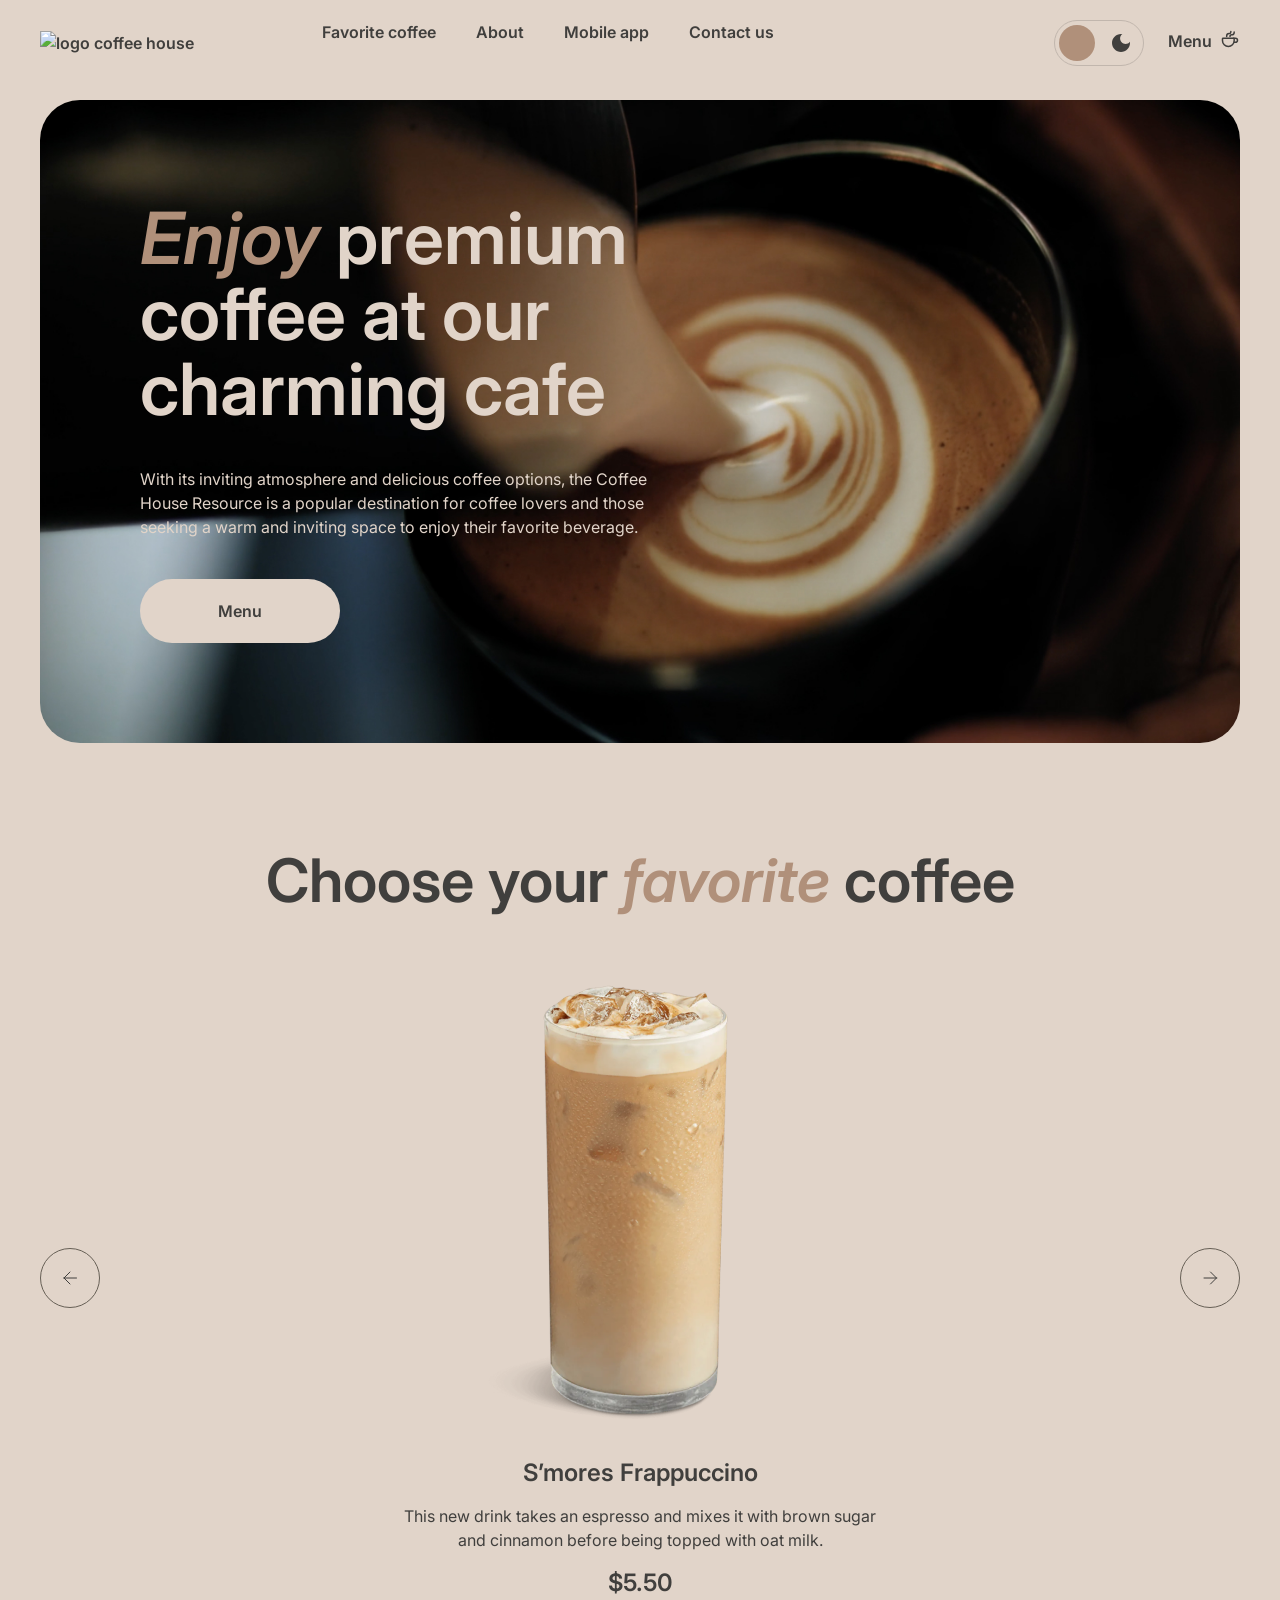
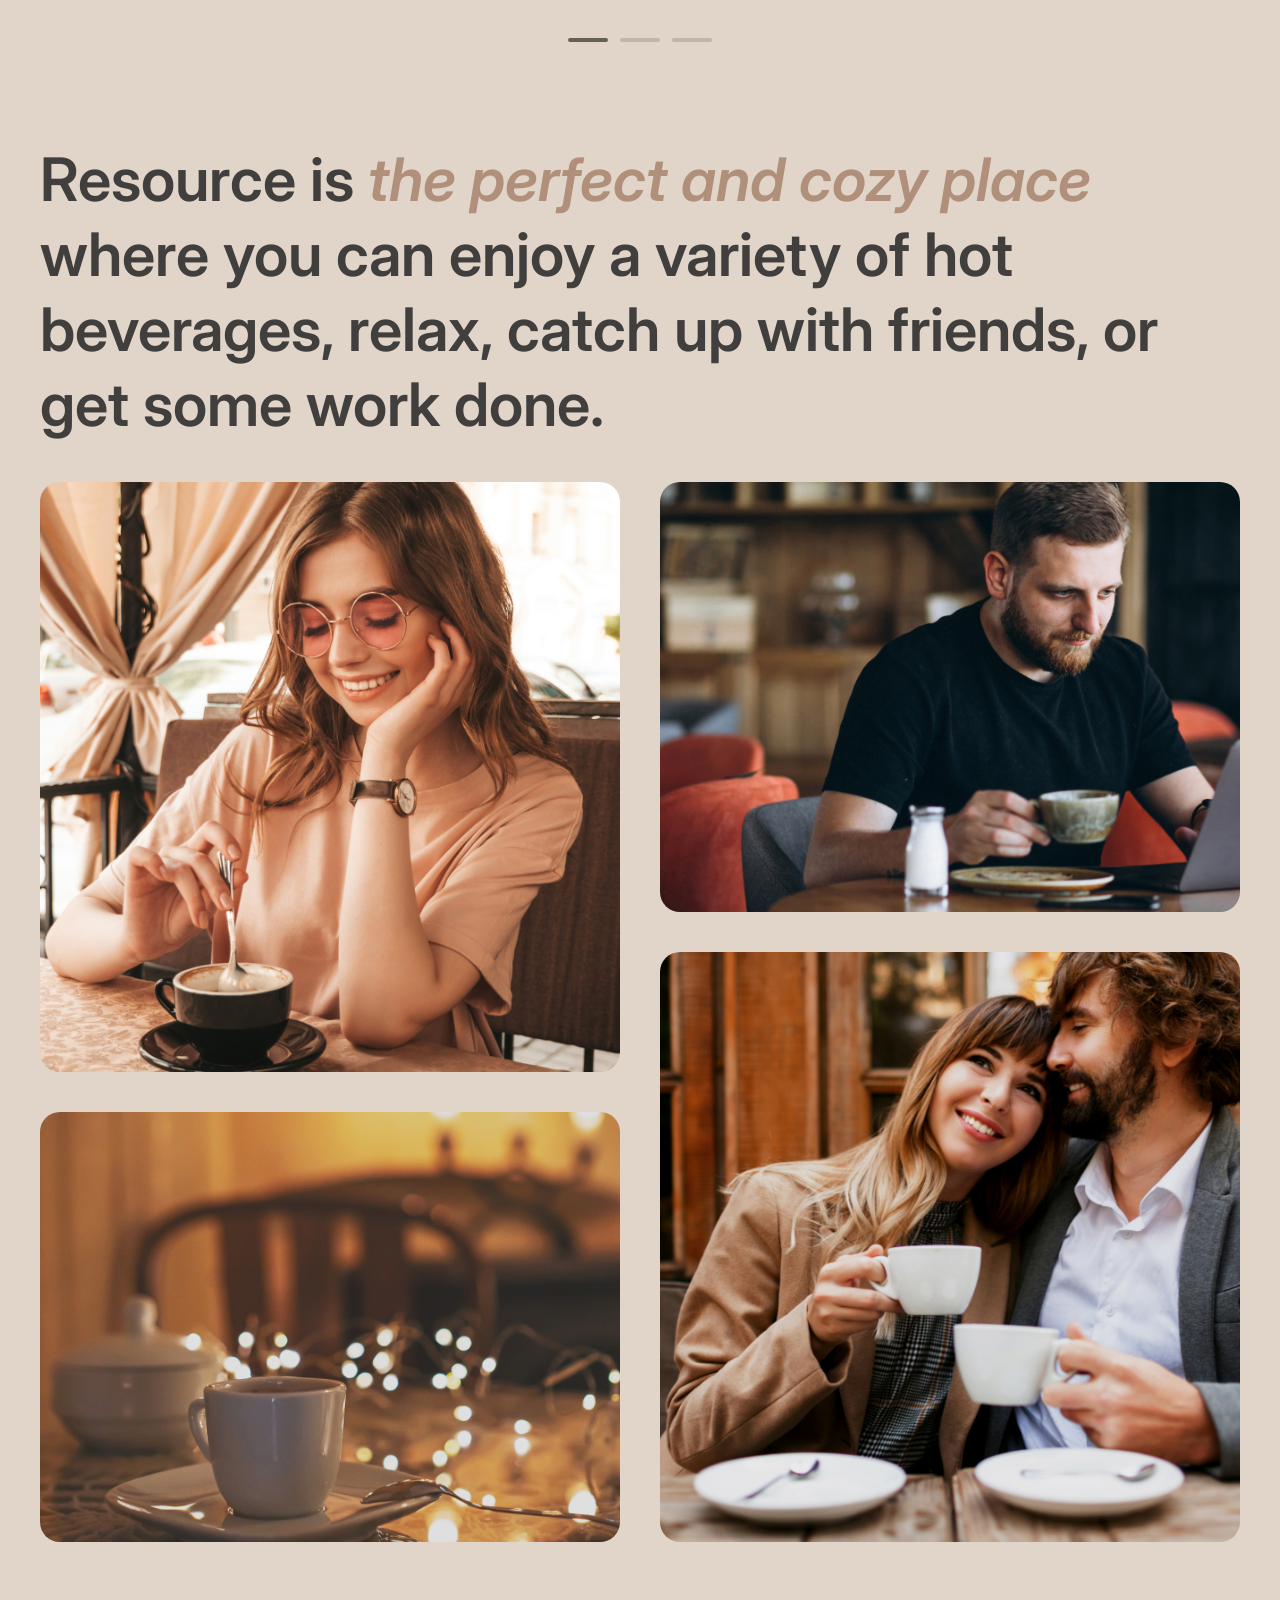
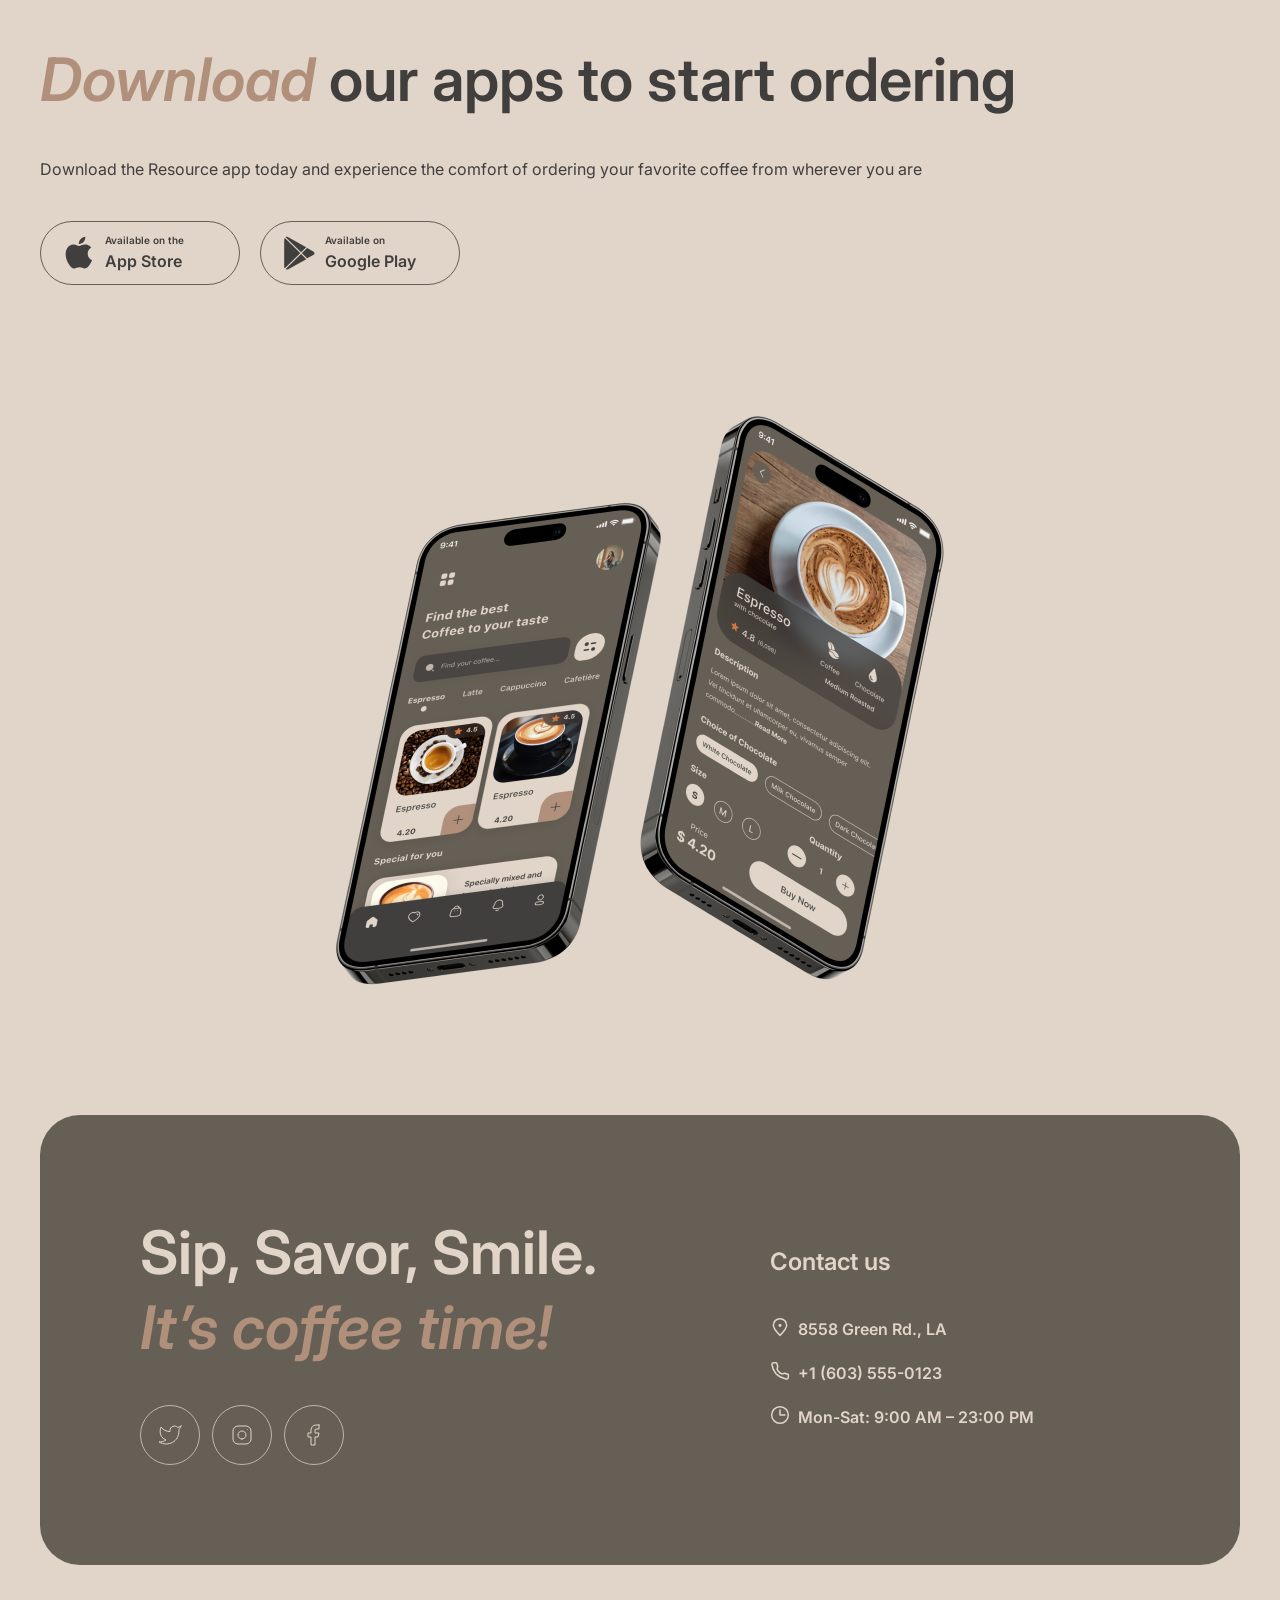
==== index.html @ 29f088a0 "feat: add theme toggle" ====
<!DOCTYPE html>
<html lang="en">
<head>
    <meta charset="UTF-8">
    <meta name="viewport" content="width=device-width, initial-scale=1.0">
    <link rel="preconnect" href="https://fonts.googleapis.com">
    <link rel="preconnect" href="https://fonts.gstatic.com" crossorigin>
    <link href="https://fonts.googleapis.com/css2?family=Inter:wght@400;600;700&display=swap" rel="stylesheet">
    <link rel="stylesheet" href="style.css">
    <link rel="icon" href="favicon.ico">
    <title>Coffee-House</title>
</head>
<body>
<div class="wrapper">
    <header class="header">
        <div class="header__container container">
            <a href="#!" class="header__logo">
                <img src="assets/svg/logo.svg" alt="logo coffee house">
            </a>
            <div class="header__nav-container">
                <nav class="header__nav">
                    <ul class="header__list">
                        <li class="header__item"><a href="#favorite" class="header__item-link">Favorite coffee</a></li>
                        <li class="header__item"><a href="#about" class="header__item-link">About</a></li>
                        <li class="header__item"><a href="#mobile" class="header__item-link">Mobile app</a></li>
                        <li class="header__item"><a href="#footer" class="header__item-link">Contact us</a></li>
                    </ul>
                </nav>

                <div class="header__buttons">
                    <button class="header__theme-toggle" type="button">
                        <span class="theme-toggle__icon theme-toggle__icon--sun">
                            <img src="./assets/svg/sun.svg" alt="">
                        </span>
                        <span class="theme-toggle__icon theme-toggle__icon--moon">
<!--                            <img src="./assets/svg/moon.svg" alt="">-->
                            <svg width="18" height="18" viewBox="0 0 18 18">
    <path
            d="M9 0C4.03 0 0 4.03 0 9C0 13.97 4.03 18 9 18C13.97 18 18 13.97 18 9C18 8.54 17.96 8.08 17.9 7.64C16.92 9.01 15.32 9.9 13.5 9.9C10.52 9.9 8.1 7.48 8.1 4.5C8.1 2.69 8.99 1.08 10.36 0.0999999C9.92 0.0399999 9.46 0 9 0Z"
            fill="currentColor"
    />
  </svg>
                        </span>
                    </button>
                    <a href="menu" class="header__link-menu menu-link">
                        <div class="menu-link__text">Menu</div>
                        <img src="assets/svg/coffee-cup.svg" alt="coffee-cup" class="menu-link__icon">
                    </a>
                </div>

            </div>
            <div class="burger">
                <span class="burger__line"></span>
            </div>
        </div>
    </header>
    <main class="main">
        <section class="enjoy">
            <div class="container">
                <div class="enjoy__container">
                    <div class="enjoy__content">
                        <h1 class="enjoy__title"><span>Enjoy</span> premium coffee at our charming cafe</h1>
                        <div class="enjoy__text text-section">With its inviting atmosphere and delicious coffee options,
                            the Coffee House Resource is a popular destination for coffee lovers and those seeking a
                            warm and inviting space to enjoy their favorite beverage.
                        </div>
                        <a href="menu" class="enjoy__button">
                            <div class="enjoy__link-text">Menu</div>
                            <img src="assets/svg/coffee-cup.svg" alt="coffee-cup" class="enjoy__link-icon">
                        </a>
                    </div>
                </div>
            </div>
        </section>
        <section class="favourites" id="favorite">
            <div class="container">
                <h2 class="favourites__title title-section">Choose your <span>favorite</span> coffee</h2>
                <div class="favourites__slider-container">
                    <div class="favourites__arrow-left slider-arrow">
                        <svg width="24" height="24" class="slider-arrow__svg" viewBox="0 0 24 24"
                             xmlns="http://www.w3.org/2000/svg">
                            <path d="M18.5 12H6M6 12L12 6M6 12L12 18" stroke-linecap="round" stroke-linejoin="round"/>
                        </svg>
                    </div>
                    <div class="favourites__carousel">

                        <input type="radio" name="rb" class="favourites__input" id="rb1" checked>
                        <input type="radio" name="rb" class="favourites__input" id="rb2">
                        <input type="radio" name="rb" class="favourites__input" id="rb3">

                        <div class="favourites__slides">
                            <div class="favourites__slide"><img src="assets/img/coffee-slider-1.png"
                                                                alt="S’mores Frappuccino"></div>
                            <div class="favourites__slide"><img src="assets/img/coffee-slider-2.png"
                                                                alt="Caramel Macchiato"></div>
                            <div class="favourites__slide"><img src="assets/img/coffee-slider-3.png" alt="Ice coffee">
                            </div>
                        </div>

                        <div class="favourites__slide-text">
                            <h3 class="favourites__slide-title">S’mores Frappuccino</h3>
                            <div class="text-section">This new drink takes an espresso and mixes it with brown sugar and
                                cinnamon before being topped with oat milk.
                            </div>
                            <div class="favourites__slide-price">$5.50</div>
                        </div>

                    </div>
                    <div class="favourites__arrow-right slider-arrow">
                        <svg width="24" height="24" class="slider-arrow__svg" viewBox="0 0 24 24"
                             xmlns="http://www.w3.org/2000/svg">
                            <path d="M6 12H18.5M18.5 12L12.5 6M18.5 12L12.5 18" stroke-linecap="round"
                                  stroke-linejoin="round"/>
                        </svg>
                    </div>
                </div>
                <div class="favourites__navigation">
                    <label for="rb1" class="favourites__label label-active"></label>
                    <label for="rb2" class="favourites__label"></label>
                    <label for="rb3" class="favourites__label"></label>
                </div>
            </div>
        </section>
        <section class="about" id="about">
            <div class="container">
                <h2 class="title-section">Resource is <span>the perfect and cozy place</span> where you can enjoy a
                    variety of hot beverages, relax, catch up with friends, or get some work done.</h2>
                <div class="about__cards">
                    <div class="about__column about__column_left">
                        <div class="about__card about__card_lg"><img src="assets/img/about-1.jpg"
                                                                     alt="A woman drinks coffee" class="about__img">
                        </div>
                        <div class="about__card about__card_sm"><img src="assets/img/about-3.jpg" alt="A cup of coffee"
                                                                     class="about__img"></div>
                    </div>
                    <div class="about__column about__column_right">
                        <div class="about__card about__card_sm"><img src="assets/img/about-2.jpg"
                                                                     alt="A man drinks coffee" class="about__img"></div>
                        <div class="about__card about__card_lg"><img src="assets/img/about-4.jpg"
                                                                     alt="Couple drinks coffee" class="about__img">
                        </div>
                    </div>
                </div>
            </div>
        </section>
        <section class="mobile-app" id="mobile">
            <div class="container">
                <div class="mobile-app__container">
                    <div class="mobile-app__download">
                        <h2 class="title-section"><span>Download</span> our apps to start ordering</h2>
                        <div class="mobile-app__desc text-section">Download the Resource app today and experience the
                            comfort of ordering your favorite coffee from wherever you are
                        </div>
                        <div class="mobile-app__buttons">
                            <a href="#!" class="mobile-app__link">
                                <svg width="36" height="36" class="mobile-app__svg" viewBox="0 0 36 36"
                                     xmlns="http://www.w3.org/2000/svg">
                                    <path d="M26.7073 18.6307C26.6704 14.6324 30.065 12.6872 30.2203 12.5966C28.2977 9.86366 25.3178 9.49026 24.2707 9.46048C21.7679 9.20369 19.3403 10.9206 18.0654 10.9206C16.765 10.9206 14.8017 9.48529 12.6858 9.52747C9.96293 9.56841 7.41566 11.1055 6.0186 13.4923C3.13542 18.359 5.28572 25.5108 8.04802 29.4446C9.42981 31.3712 11.0444 33.5223 13.1578 33.4466C15.2254 33.3635 15.9978 32.1614 18.4929 32.1614C20.9651 32.1614 21.6903 33.4466 23.8457 33.3983C26.0647 33.3635 27.4618 31.463 28.7952 29.519C30.392 27.3108 31.0333 25.1362 31.0588 25.0245C31.0066 25.0071 26.7493 23.4229 26.7073 18.6307Z"/>
                                    <path d="M22.6357 6.87268C23.7477 5.51675 24.5086 3.67205 24.2974 1.80005C22.6879 1.86952 20.675 2.88554 19.5159 4.21169C18.4903 5.38029 17.5742 7.29571 17.8109 9.097C19.6189 9.2285 21.4753 8.20752 22.6357 6.87268Z"/>
                                </svg>
                                <div class="mobile-app__info">
                                    <div class="mobile-app__text">Available on the</div>
                                    <div class="mobile-app__name">App Store</div>
                                </div>
                            </a>
                            <a href="#!" class="mobile-app__link">
                                <svg width="36" height="36" class="mobile-app__svg" viewBox="0 0 36 36"
                                     xmlns="http://www.w3.org/2000/svg">
                                    <path d="M3.7558 3.20297C3.39335 3.57289 3.18359 4.14884 3.18359 4.89471V31.4994C3.18359 32.2453 3.39335 32.8212 3.7558 33.1911L3.84525 33.2723L19.1359 18.37V18.0181L3.84525 3.11575L3.7558 3.20297Z"/>
                                    <path d="M26.0776 23.34L20.9863 18.37V18.0181L26.0837 13.0482L26.1979 13.1128L32.2345 16.4617C33.9573 17.4121 33.9573 18.976 32.2345 19.9324L26.1979 23.2753L26.0776 23.34Z"/>
                                    <path d="M25.2733 24.2007L20.0617 19.1195L4.68164 34.1166C5.25384 34.7031 6.18695 34.7737 7.24807 34.1873L25.2733 24.2007Z"/>
                                    <path d="M25.2733 12.1876L7.24807 2.20103C6.18695 1.62058 5.25384 1.69125 4.68164 2.27772L20.0617 17.2688L25.2733 12.1876Z"/>
                                </svg>
                                <div class="mobile-app__info">
                                    <div class="mobile-app__text">Available on</div>
                                    <div class="mobile-app__name">Google Play</div>
                                </div>
                            </a>
                        </div>
                    </div>
                    <div class="mobile-app__picture"><img src="assets/img/mobile-screens.png" alt="Mobile phones"></div>
                </div>
            </div>
        </section>
    </main>
    <footer class="footer" id="footer">
        <div class="container">
            <div class="footer__container">
                <div class="footer__social-block">
                    <h2 class="footer__title title-section">Sip, Savor, Smile. <span>It’s coffee time!</span></h2>
                    <div class="footer__social-links">
                        <a href="https://twitter.com" class="footer__social-link" target="_blank">
                            <svg width="24" height="24" class="footer__social-svg" viewBox="0 0 24 24" fill="none"
                                 xmlns="http://www.w3.org/2000/svg">
                                <path d="M23 3.01006C23 3.01006 20.9821 4.20217 19.86 4.54006C19.2577 3.84757 18.4573 3.35675 17.567 3.13398C16.6767 2.91122 15.7395 2.96725 14.8821 3.29451C14.0247 3.62177 13.2884 4.20446 12.773 4.96377C12.2575 5.72309 11.9877 6.62239 12 7.54006V8.54006C10.2426 8.58562 8.50127 8.19587 6.93101 7.4055C5.36074 6.61513 4.01032 5.44869 3 4.01006C3 4.01006 -1 13.0101 8 17.0101C5.94053 18.408 3.48716 19.109 1 19.0101C10 24.0101 21 19.0101 21 7.51006C20.9991 7.23151 20.9723 6.95365 20.92 6.68006C21.9406 5.67355 23 3.01006 23 3.01006Z"
                                      stroke-linecap="round" stroke-linejoin="round"/>
                            </svg>
                        </a>
                        <a href="https://www.instagram.com" class="footer__social-link" target="_blank">
                            <svg width="24" height="24" class="footer__social-svg" viewBox="0 0 24 24" fill="none"
                                 xmlns="http://www.w3.org/2000/svg">
                                <path d="M12 16C14.2091 16 16 14.2091 16 12C16 9.79086 14.2091 8 12 8C9.79086 8 8 9.79086 8 12C8 14.2091 9.79086 16 12 16Z"
                                      stroke-linecap="round" stroke-linejoin="round"/>
                                <path d="M3 16V8C3 5.23858 5.23858 3 8 3H16C18.7614 3 21 5.23858 21 8V16C21 18.7614 18.7614 21 16 21H8C5.23858 21 3 18.7614 3 16Z"/>
                                <path d="M17.5 6.51L17.51 6.49889" stroke-linecap="round" stroke-linejoin="round"/>
                            </svg>
                        </a>
                        <a href="https://www.facebook.com" class="footer__social-link" target="_blank">
                            <svg width="24" height="24" class="footer__social-svg" viewBox="0 0 24 24" fill="none"
                                 xmlns="http://www.w3.org/2000/svg">
                                <path d="M17 2H14C12.6739 2 11.4021 2.52678 10.4645 3.46447C9.52678 4.40215 9 5.67392 9 7V10H6V14H9V22H13V14H16L17 10H13V7C13 6.73478 13.1054 6.48043 13.2929 6.29289C13.4804 6.10536 13.7348 6 14 6H17V2Z"
                                      stroke-linecap="round" stroke-linejoin="round"/>
                            </svg>
                        </a>
                    </div>
                </div>
                <div class="footer__contacts-block">
                    <h4 class="footer__contacts-title">Contact us</h4>
                    <div class="footer__contacts">
                        <a href="https://maps.app.goo.gl/4Q2UsrzTPPJPV3377"
                           class="footer__contacts-item footer__contacts-location footer__contacts-link"
                           target="_blank">8558 Green Rd., LA</a>
                        <a href="tel:+16035550123"
                           class="footer__contacts-item footer__contacts-phone footer__contacts-link">+1 (603)
                            555-0123</a>
                        <div class="footer__contacts-item footer__timetable">Mon-Sat: 9:00 AM – 23:00 PM</div>
                    </div>
                </div>
            </div>
        </div>
    </footer>
</div>
<script src="script.js"></script>
</body>
</html>
---- style.css ----
/*Обнуление*/
*,
*::before,
*::after {
  padding: 0;
  margin: 0;
  border: 0;
  box-sizing: border-box;
}

a {
  text-decoration: none;
  color: inherit;
}

ul, ol, li {
  list-style: none;
}

img {
  vertical-align: top;
}

h1, h2, h3, h4, h5, h6 {
  font-size: inherit;
  font-weight: inherit;
}

input, button {
  border: none;
  font-family: inherit;
  font-size: inherit;
}

html, body {
  height: 100%;
  scroll-behavior: smooth;
}

body {
  font-family: 'Inter', sans-serif;
  font-weight: 600;
  color: #403f3d;
  background-color: #e1d4c9;
}

body.dark {
  background-color: #403f3d;
}

.wrapper {
  display: flex;
  flex-direction: column;
  min-height: 100%;
  max-width: 1440px;
  margin: 0 auto;
  overflow: hidden;
}

.container {
  padding: 0 40px;
}

@media (max-width: 650px) {
  .container {
    padding: 0 30px;
  }
}
@media (max-width: 550px) {
  .container {
    padding: 0 16px;
  }
}

/* ----------header---------- */

.header {
  padding: 20px 0;
  min-height: 100px;
}

.header__container {
  display: flex;
  align-items: center;
  justify-content: space-between;
  font-size: 16px;
  line-height: 150%;
}

.header__nav-container {
  display: flex;
  gap: 366px;
}

.header__list {
  display: flex;
  flex-wrap: wrap;
  align-items: center;
  gap: 40px;
}

.header__item {
  padding-bottom: 4px;
  position: relative;
}

.header__item::after {
  position: absolute;
  content: '';
  width: 100%;
  height: 2px;
  background-color: #403f3d;
  bottom: 0;
  left: 0;
  right: 0;
  transform: scaleX(0);
  /* transform-origin: center; - по умолчанию*/
  transition: transform 0.3s ease;
}

.header__buttons {
  display: flex;
  align-items: center;
  gap: 24px;
}

.header__theme-toggle {
  display: flex;
  align-items: center;
  gap: 8px;

  padding: 4px;

  border: 1px solid #c1b6ad;
  border-radius: 100px;

  background-color: transparent;
  cursor: pointer;
}

.theme-toggle__icon {
  width: 36px;
  height: 36px;

  display: flex;
  align-items: center;
  justify-content: center;

  border-radius: 50%;

  background-color: transparent;
}

/*.theme-toggle__icon--sun img {*/
/*  width: 22px;*/
/*  height: 22px;*/
/*}*/

.theme-toggle__icon--sun {
  background-color: #b0907a;
}

.theme-toggle__icon--moon {
  background-color: transparent;
  color: #403f3d;
}

body.dark .theme-toggle__icon--sun {
  background-color: transparent;
}

body.dark .theme-toggle__icon--moon {
  background-color: #b0907a;
  color: #e1d4c9;
}

.header__link-menu {
  display: flex;
}

.menu-link {
  padding-bottom: 4px;
  position: relative;
}

.menu-link::after {
  position: absolute;
  content: '';
  width: 100%;
  height: 2px;
  background-color: #403f3d;
  bottom: 0;
  left: 0;
  right: 0;
  transform: scaleX(0);
  transition: transform 0.3s ease;
}

.menu-link__text {
  margin-right: 8px;
}

.menu-link__icon {
  width: 20px;
  height: 20px;
}

.burger {
  position: relative;
  display: none;
  width: 44px;
  height: 44px;
  border: 1px solid #665f55;
  border-radius: 100px;
}

.burger__line {
  display: none;
}

.burger__line, .burger::before, .burger::after {
  position: absolute;
  width: 18px;
  height: 2px;
  border-radius: 100px;
  top: 50%;
  left: 50%;
  margin-top: -1px;
  margin-left: -9px;
  /* transform: translate(-50%, -50%); */
  background-color: #403f3d;
}

.burger::before, .burger::after {
  content: '';
}

.burger::before {
  transform: translateY(-4px);
}

.burger::after {
  transform: translateY(4px);
}

@media (hover: hover) {
  .header__item:hover::after {
    transform: scaleX(1);
    transition: transform 0.3s ease;
  }
  .menu-link:hover::after {
    transform: scaleX(1);
    transition: transform 0.3s ease;
  }
}

@media (max-width: 1380px) {
  .header__nav-container {
    gap: 320px;
  }
}
@media (max-width: 1330px) {
  .header__nav-container {
    gap: 280px;
  }
}
@media (max-width: 1210px) {
  .header__nav-container {
    gap: 230px;
  }
}
@media (max-width: 1130px) {
  .header__nav-container {
    gap: 180px;
  }
}
@media (max-width: 998px) {
  .header__nav-container {
    gap: 100px;
  }
}

@media (max-width: 890px) {
  .header__list {
    gap: 30px;
  }

  .header__nav-container {
    gap: 40px;
  }
}

@media (max-width: 768px) {
  .header__nav-container {
    padding: 60px 40px;
    font-size: 32px;
    line-height: 125%;
    position: fixed;
    z-index: 10;
    left: 0;
    top: 100px;
    /* display: block; */
    display: none;
    width: 100vh;
    height: 100vh;
    background-color: #e1d4c9;
  }

  .header__nav {
    margin-bottom: 100px;
  }

  .header__link-menu {
    justify-content: center;
  }

  .menu-link__icon {
    width: 40px;
    height: 40px;
  }

  .menu-link__text {
    margin-right: 16px;
  }

  .header__list {
    flex-direction: column;
    row-gap: 60px;
  }

  .burger {
    display: block;
  }
}

/* ----------enjoy---------- */

.main {
  flex: 1 1 auto;
}

.enjoy {
  padding-bottom: 50px;
}

.enjoy__container {
  border-radius: 40px;
  background: url(assets/img/enjoy-bg.jpg) no-repeat center / cover;
  padding: 100px 100px;
  max-width: 100%;
  height: auto;
}

.enjoy__content {
  max-width: 530px;
}

.enjoy__title {
  margin-bottom: 40px;
  font-size: 72px;
  line-height: 105%;
  color: #e1d4c9;
}

.enjoy__title span {
  font-style: italic;
  color: #b0907a;
}

.text-section {
  font-size: 16px;
  font-weight: 400;
  line-height: 150%;
}

.enjoy__text {
  margin-bottom: 40px;
  color: #e1d4c9;
}

.enjoy__button {
  max-width: 200px;
  display: flex;
  justify-content: center;
  min-height: 64px;
  padding: 20px 78px;
  border-radius: 100px;
  text-align: center;
  background-color: #e1d4c9;
  font-size: 16px;
  line-height: 150%;
}

.enjoy__link-text {
  transform: translate(10px);
  transition: transform 0.5s ease;
}

.enjoy__link-icon {
  width: 20px;
  height: 20px;
  opacity: 0;
  transform: translate(3px);
  transition: opacity 0.5s ease;
}

@media (hover: hover) {
  .enjoy__button:hover .enjoy__link-text {
    transform: translate(-5px);
  }
  .enjoy__button:hover .enjoy__link-icon {
    opacity: 1;
  }
}

@media (hover: none) {
  .enjoy__link-text {
    transform: translate(-5px);
  }
  .enjoy__link-icon {
    opacity: 1;
  }
}

@media (max-width: 830px) {
  .enjoy__container {
    padding: 100px 60px;
  }
}

@media (max-width: 720px) {
  .enjoy__container {
    padding: 80px 30px;
  }

  .enjoy__title {
    font-size: 58px;
  }
}

@media (max-width: 520px) {
  .enjoy__container {
    padding: 60px 16px;
  }

  .enjoy__title {
    font-size: 42px;
    line-height: 115%;
  }
}

/* ----------favourites---------- */

.favourites {
  padding: 50px 0;
}

.title-section {
  margin-bottom: 40px;
  font-size: 60px;
  line-height: 125%;
}

.title-section span {
  font-style: italic;
  color: #b0907a;
}

.favourites__title {
  text-align: center;
}

.favourites__slider-container {
  margin-bottom: 40px;
  display: flex;
  justify-content: space-between;
}

.slider-arrow {
  margin: auto 0;
  display: flex;
  justify-content: center;
  align-items: center;
  width: 60px;
  height: 60px;
  border: 1px solid #665F55;
  border-radius: 100px;
  cursor: pointer;
  transition: background-color 0.35s ease-in;
}

.slider-arrow__svg path {
  stroke: #403F3D;
  transition: stroke 0.35s ease-in;
}

.favourites__carousel {
  max-width: 480px;
}

.favourites__input {
  position: absolute;
  width: 0;
  height: 0;
  opacity: 0;
  z-index: -1;
}

.favourites__slides {
  display: flex;
  position: relative;
  left: 0;
  overflow: hidden;
}

.favourites__slide {
  margin-bottom: 20px;
}

.favourites__slide img {
  width: 480px;
}

.favourites__slide-text {
  text-align: center;
}

.favourites__slide-text> *:not(:last-child) {
  margin-bottom: 16px;
}

.favourites__slide-title {
  font-size: 24px;
  line-height: 125%
}

.favourites__slide-price {
  font-size: 24px;
  line-height: 125%;
}

.favourites__navigation {
  display: flex;
  justify-content: center;
  gap: 12px;
}

.favourites__label {
  width: 40px;
  height: 4px;
  border-radius: 100px;
  background-color: #c1b6ad;
}

.label-active {
  background-color: #665F55;
}

@media (hover: hover) {
  .slider-arrow:hover {
    background-color: #665F55;
  }
  .slider-arrow:hover .slider-arrow__svg path {
    stroke: #e1d4c9;
  }
}

@media (max-width: 690px) {
  .favourites__slider-container {
    justify-content: center;
  }
  .slider-arrow {
    display: none;
  }
  .title-section {
    font-size: 42px;
  }
}
@media (max-width: 470px) {
  .title-section {
    font-size: 32px;
  }
  .favourites__slides {
    width: 348px;
  }
  .favourites__slide-text {
    max-width: 348px;
  }
  .favourites__carousel {
    max-width: 348px;
  }
  .favourites__slide img {
    width: 348px;
  }
}

/* ----------about---------- */

.about {
  padding: 50px 0;
}

.about__cards {
  display: flex;
  gap: 40px;
}

.about__column {
  flex: 0 1 50%;
  display: flex;
  flex-direction: column;
  gap: 40px;
}

.about__card {
  width: 100%;
  border-radius: 20px;
  overflow: hidden;
}

.about__card_lg {
  height: 590px;
}

.about__card_sm {
  height: 430px;
}

.about__img {
  width: 100%;
  height: 100%;
  object-fit: cover;
  transform: scale(1.1);
  transition: transform 0.5s ease;
}

@media (hover: hover) {
  .about__img:hover {
    transform: scale(1);
  }
}

@media (max-width: 768px) {
  .about__cards {
    flex-direction: column;
  }
  .about__card_sm {
    display: none;
  }
  .about__img {
    transform: scale(1.05);
  }
}

@media (max-width: 380px) {
  .about__img {
    transform: scale(1.23);
  }
}

/* ----------mobile-app---------- */

.mobile-app {
  padding: 50px 0;
}

.mobile-app__container {
  display: flex;
  flex-wrap: wrap;
  align-items: center;
  justify-content: space-between;
}

.mobile-app__download {
  max-width: 630px;
}

.mobile-app__desc {
  margin-bottom: 40px;
}

.mobile-app__buttons {
  display: flex;
  gap: 20px;
}

.mobile-app__link {
  width: 200px;
  display: flex;
  align-items: center;
  gap: 8px;
  padding: 11px 0 11px 20px;
  border: 1px solid #665F55;
  border-radius: 100px;
  transition: background-color 0.4s ease-in;
}

.mobile-app__svg path {
  fill: #403f3d;
  transition: fill 0.4s ease-in;
}

.mobile-app__text {
  margin-bottom: 2px;
  font-size: 10px;
  line-height: 140%;
}

.mobile-app__name {
  font-size: 16px;
  line-height: 150%;
}

.mobile-app__info {
  color: #403f3d;
  transition: color 0.4s ease-in;
}

.mobile-app__picture img {
  max-width: 100%;
}

@media (hover: hover) {
  .mobile-app__link:hover {
    background-color: #665F55;
  }
  .mobile-app__link:hover .mobile-app__svg path {
    fill: #e1d4c9;
  }
  .mobile-app__link:hover .mobile-app__info {
    color: #e1d4c9;
  }
}

@media (max-width: 1339px) {
  .mobile-app__container {
    gap: 100px;
  }
  .mobile-app__download {
    max-width: 100%;
  }
  .mobile-app__picture {
    margin: 0 auto;
  }
}

@media (max-width: 470px) {
  .mobile-app__container {
    gap: 40px;
  }
  .mobile-app__buttons {
    flex-wrap: wrap;
  }
}

/* ----------footer contact us---------- */

.footer {
  padding: 50px 0 40px 0;
}

.footer__container {
  display: flex;
  gap: 100px;
  padding: 100px;
  border-radius: 40px;
  background-color: #665F55;
}

.footer__social-block {
  max-width: 530px;
}

.footer__title {
  color: #e1d4c9;
}

.footer__social-links {
  display: flex;
  gap: 12px;
}

.footer__social-link {
  width: 60px;
  height: 60px;
  display: flex;
  justify-content: center;
  align-items: center;
  border-radius: 100px;
  border: 1px solid #c1b6ad;
  transition: all 0.35s ease-in;
}

.footer__social-svg path {
  stroke: #e1d4c9;
  transition: stroke 0.35s ease-in;
}

.footer__contacts-block {
  display: flex;
  flex-direction: column;
  justify-content: center;
  color: #e1d4c9;
}

.footer__contacts-title {
  margin-bottom: 40px;
  font-size: 24px;
  line-height: 125%;
}

.footer__contacts {
  display: flex;
  flex-direction: column;
  align-items: flex-start;
}

.footer__contacts-item {
  padding: 0 0 4px 28px;
  font-size: 16px;
  line-height: 150%;
}

.footer__contacts-item:not(:last-child) {
  margin-bottom: 16px;
}

.footer__contacts-link {
  position: relative;
}

.footer__contacts-link::after {
  position: absolute;
  content: '';
  width: 100%;
  height: 2px;
  background-color: #e1d4c9;
  bottom: 0;
  left: 0;
  right: 0;
  transform: scaleX(0);
  transition: transform 0.3s ease;
}

.footer__contacts-location {
  background: url(assets/svg/pin-alt.svg) no-repeat;
}

.footer__contacts-phone {
  background: url(assets/svg/phone.svg) no-repeat;
}

.footer__timetable {
  background: url(assets/svg/clock.svg) no-repeat;
}

@media (hover: hover) {
  .footer__social-link:hover {
    background-color: #e1d4c9;
    border-color: #e1d4c9;
  }
  .footer__social-link:hover .footer__social-svg path {
    stroke: #403f3d;
  }
  .footer__contacts-link:hover::after {
    transform: scaleX(1);
  }
}

@media (max-width: 1100px) {
  .footer__container {
    flex-wrap: wrap;
  }
}

@media (max-width: 870px) {
  .footer__container {
    padding: 100px 60px;
  }
}

@media (max-width: 720px) {
  .footer__container {
    padding: 80px 30px;
    gap: 70px;
  }
}

@media (max-width: 520px) {
  .footer__container {
    padding: 60px 16px;
    gap: 40px;
  }
}
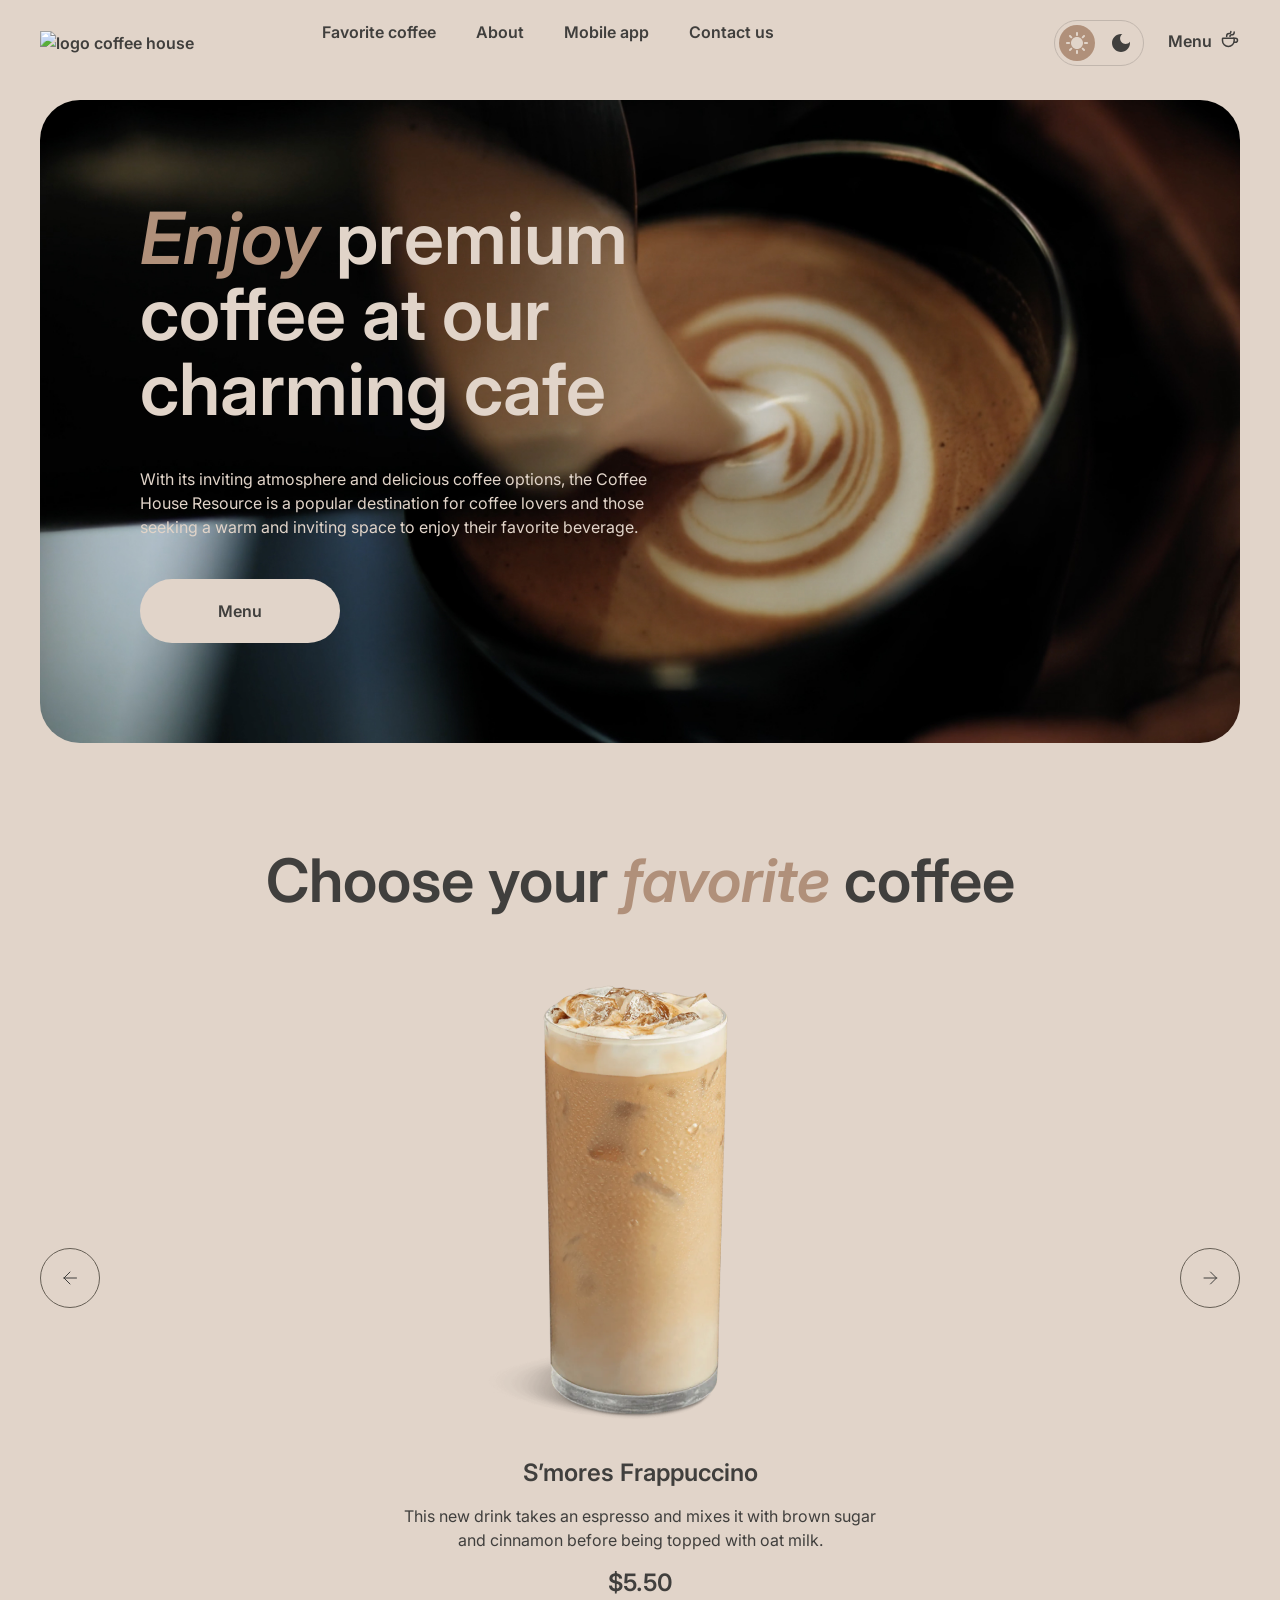
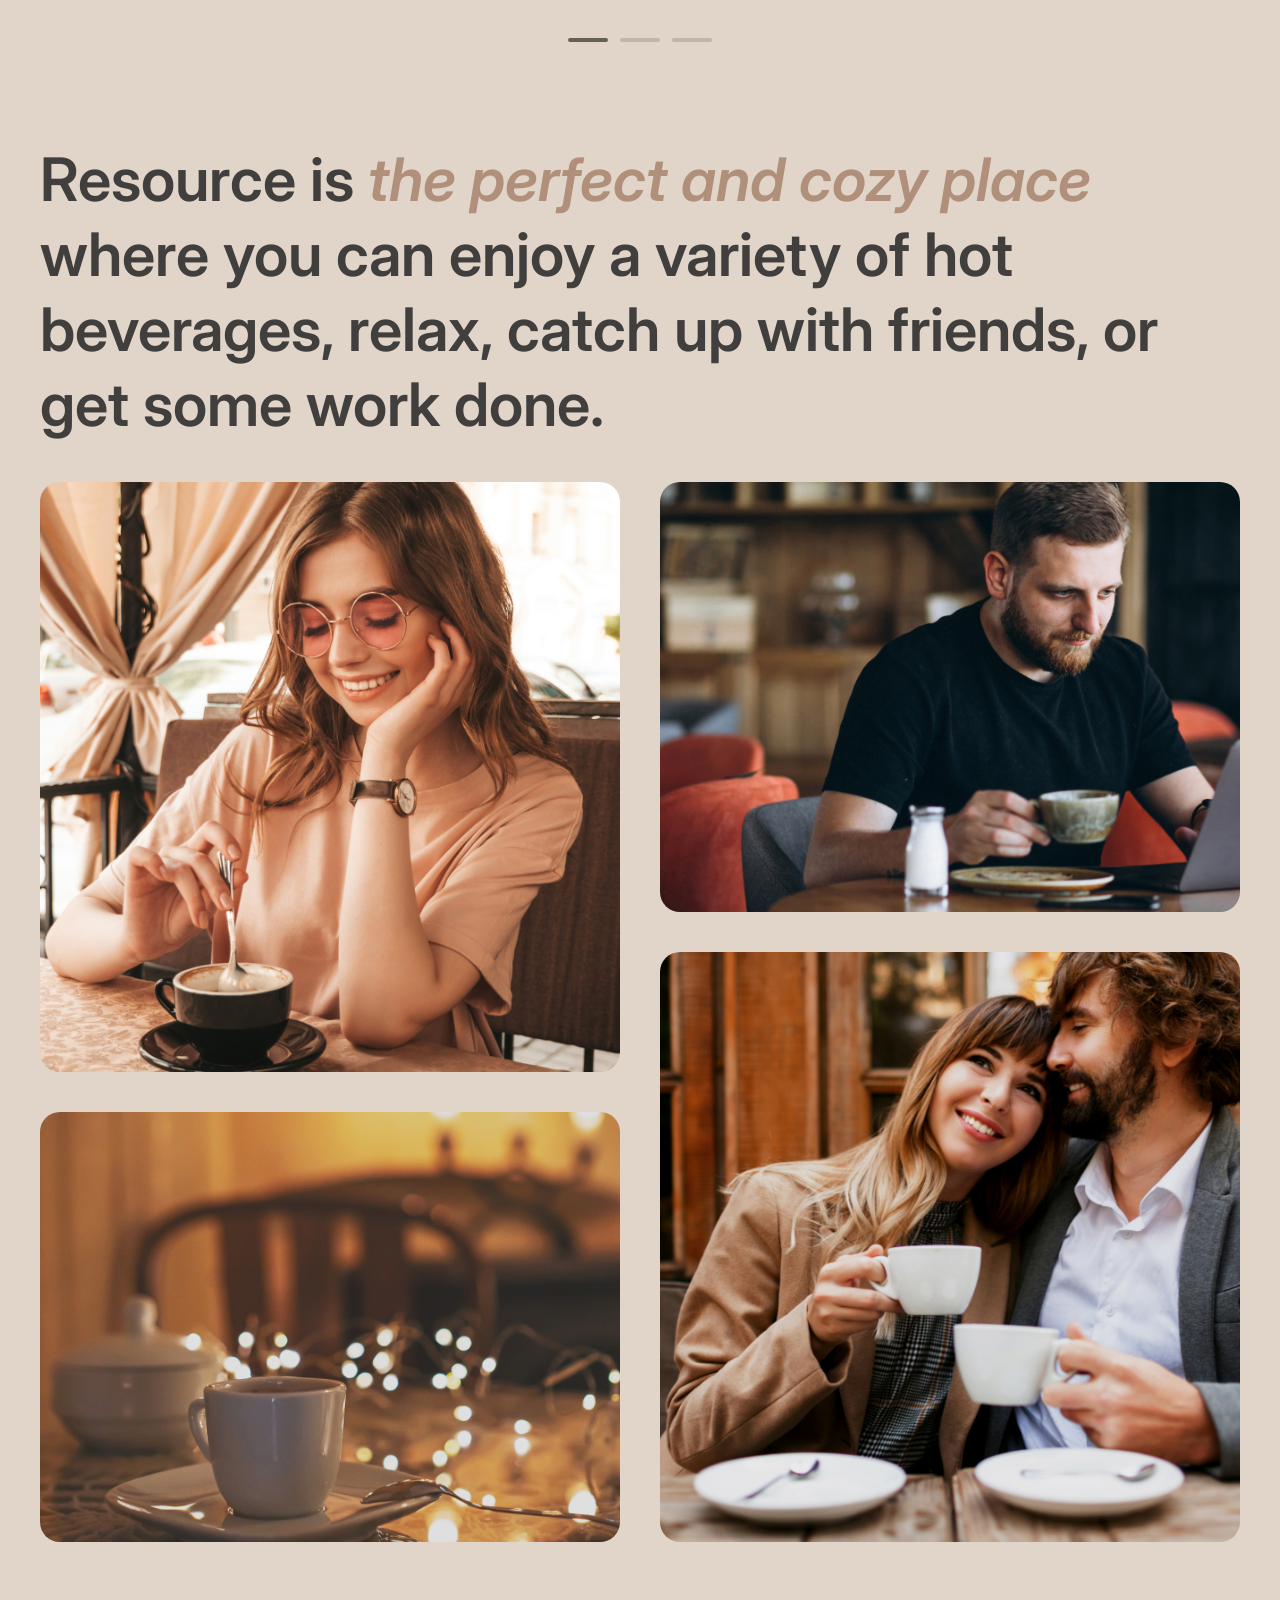
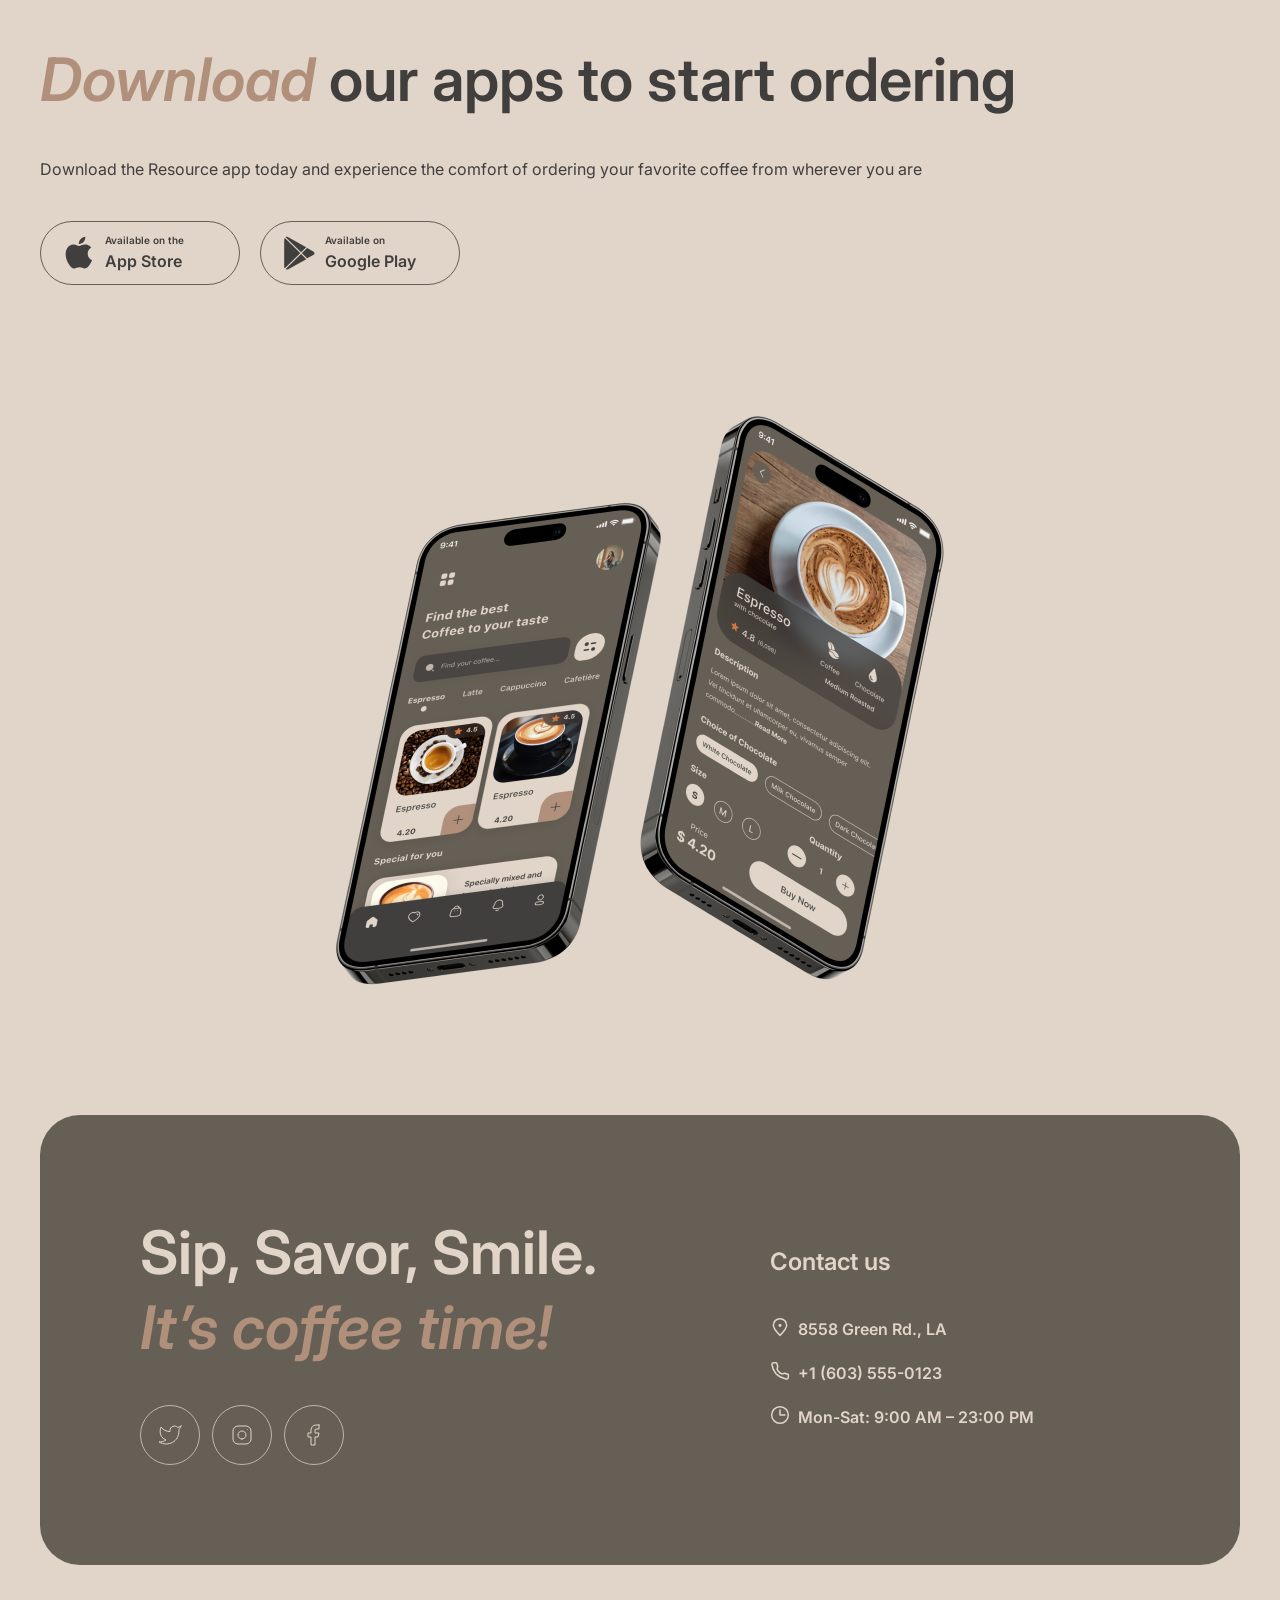
==== commit 605fd994: "feat: add svg moon and sun" ====
--- a/index.html
+++ b/index.html
@@ -33,7 +33,6 @@
                             <img src="./assets/svg/sun.svg" alt="">
                         </span>
                         <span class="theme-toggle__icon theme-toggle__icon--moon">
-<!--                            <img src="./assets/svg/moon.svg" alt="">-->
                             <svg width="18" height="18" viewBox="0 0 18 18">
     <path
             d="M9 0C4.03 0 0 4.03 0 9C0 13.97 4.03 18 9 18C13.97 18 18 13.97 18 9C18 8.54 17.96 8.08 17.9 7.64C16.92 9.01 15.32 9.9 13.5 9.9C10.52 9.9 8.1 7.48 8.1 4.5C8.1 2.69 8.99 1.08 10.36 0.0999999C9.92 0.0399999 9.46 0 9 0Z"
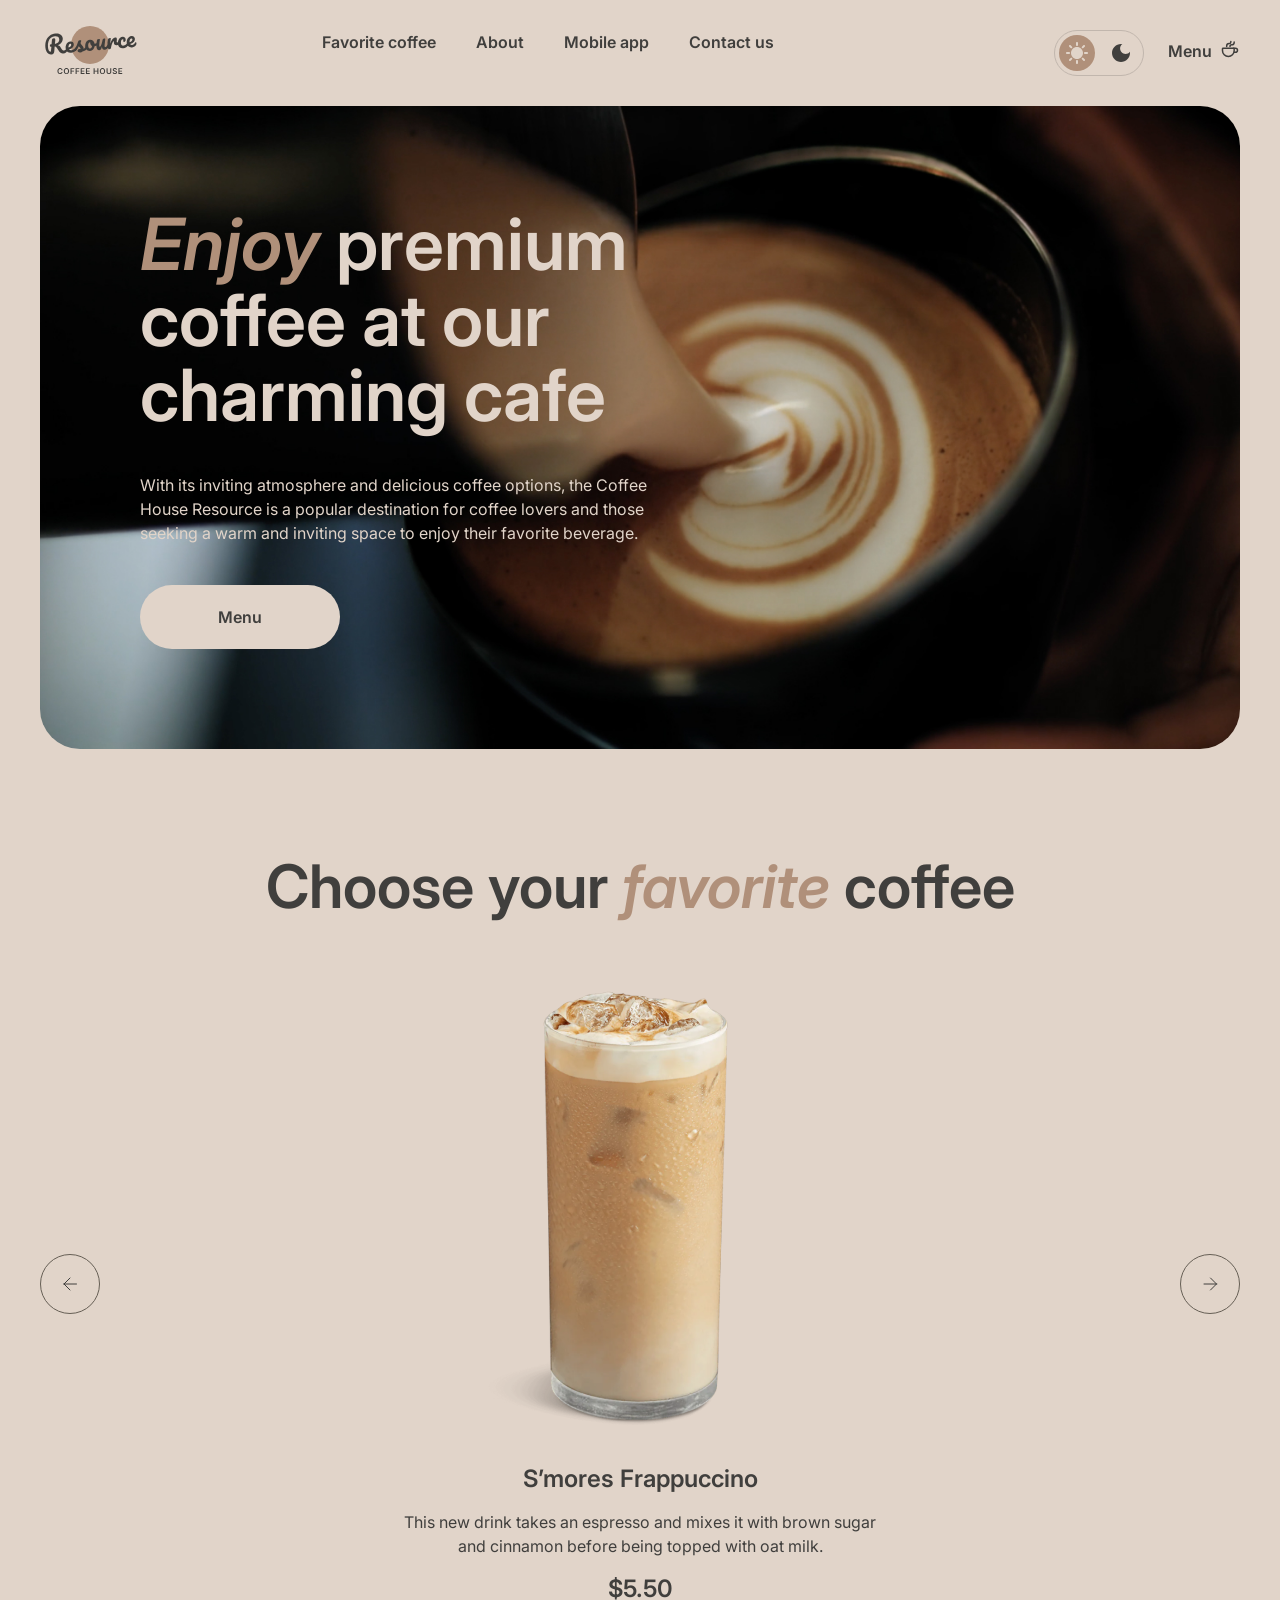
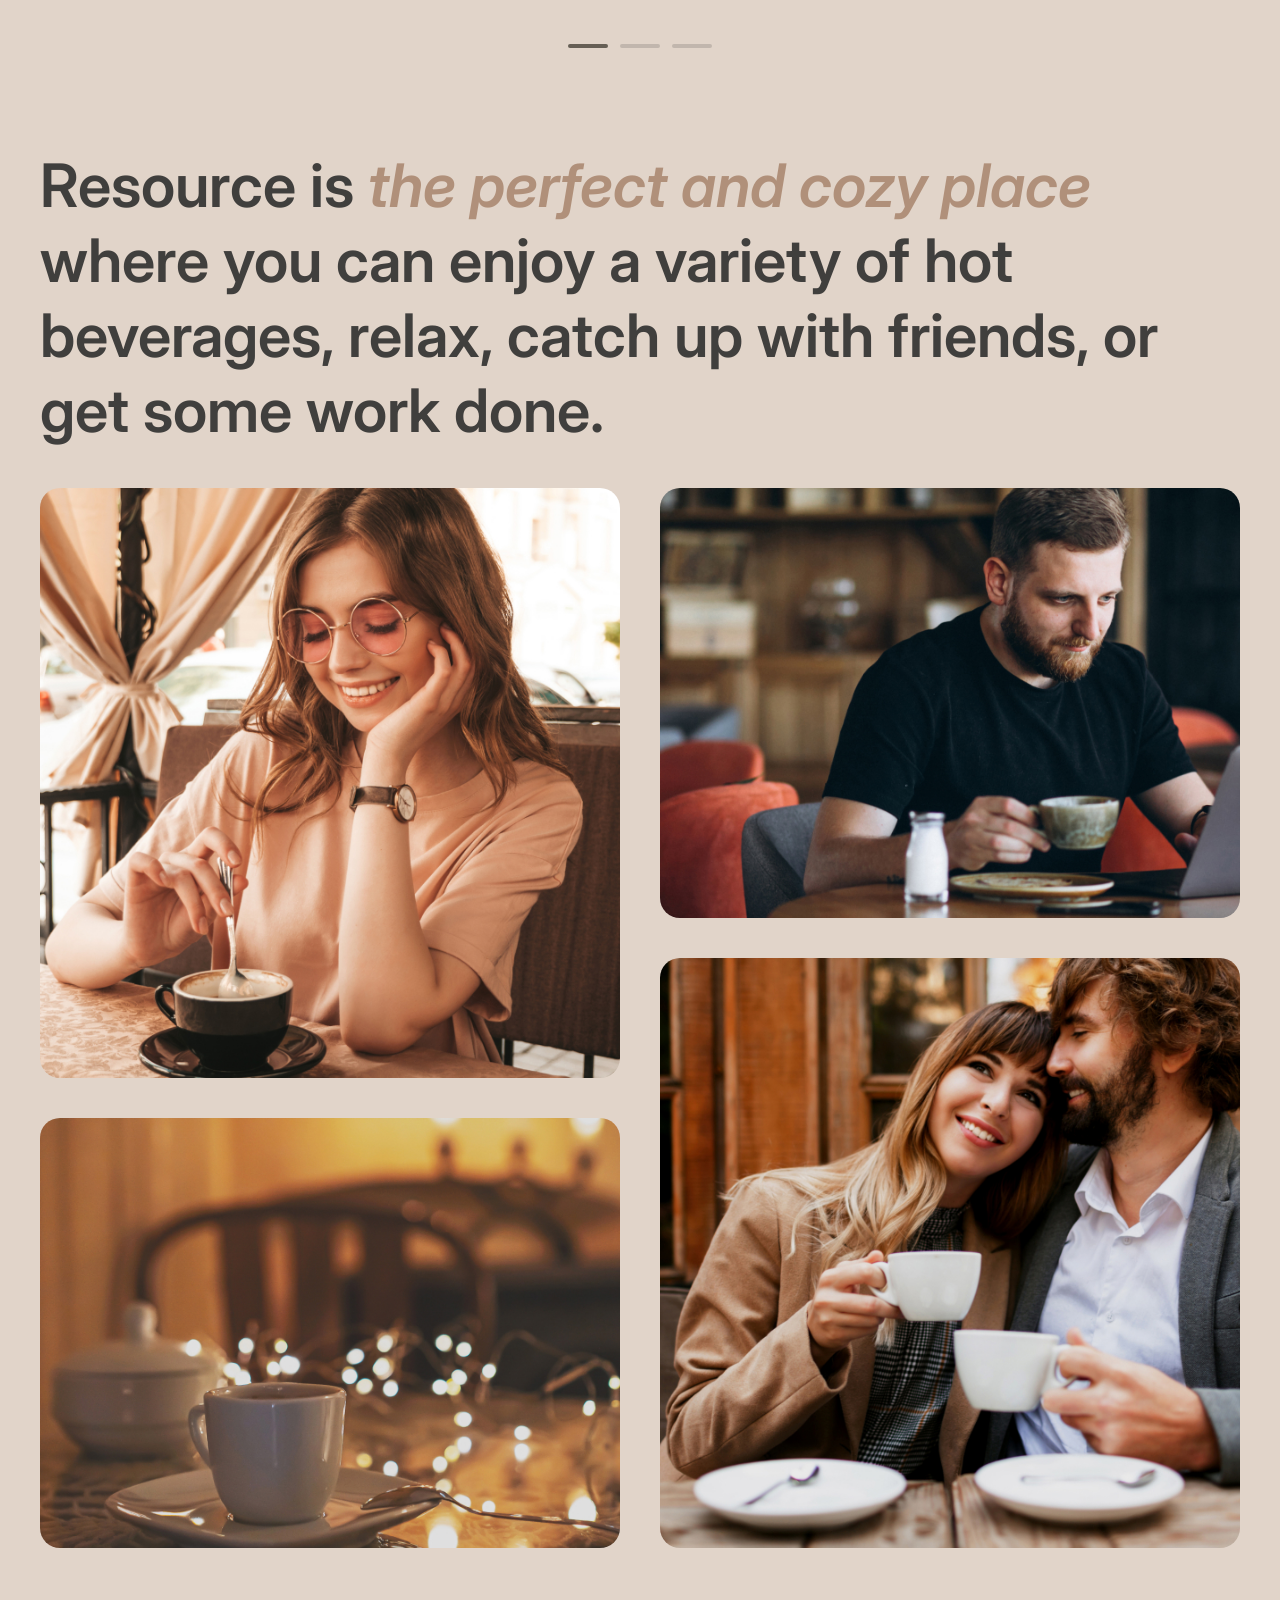
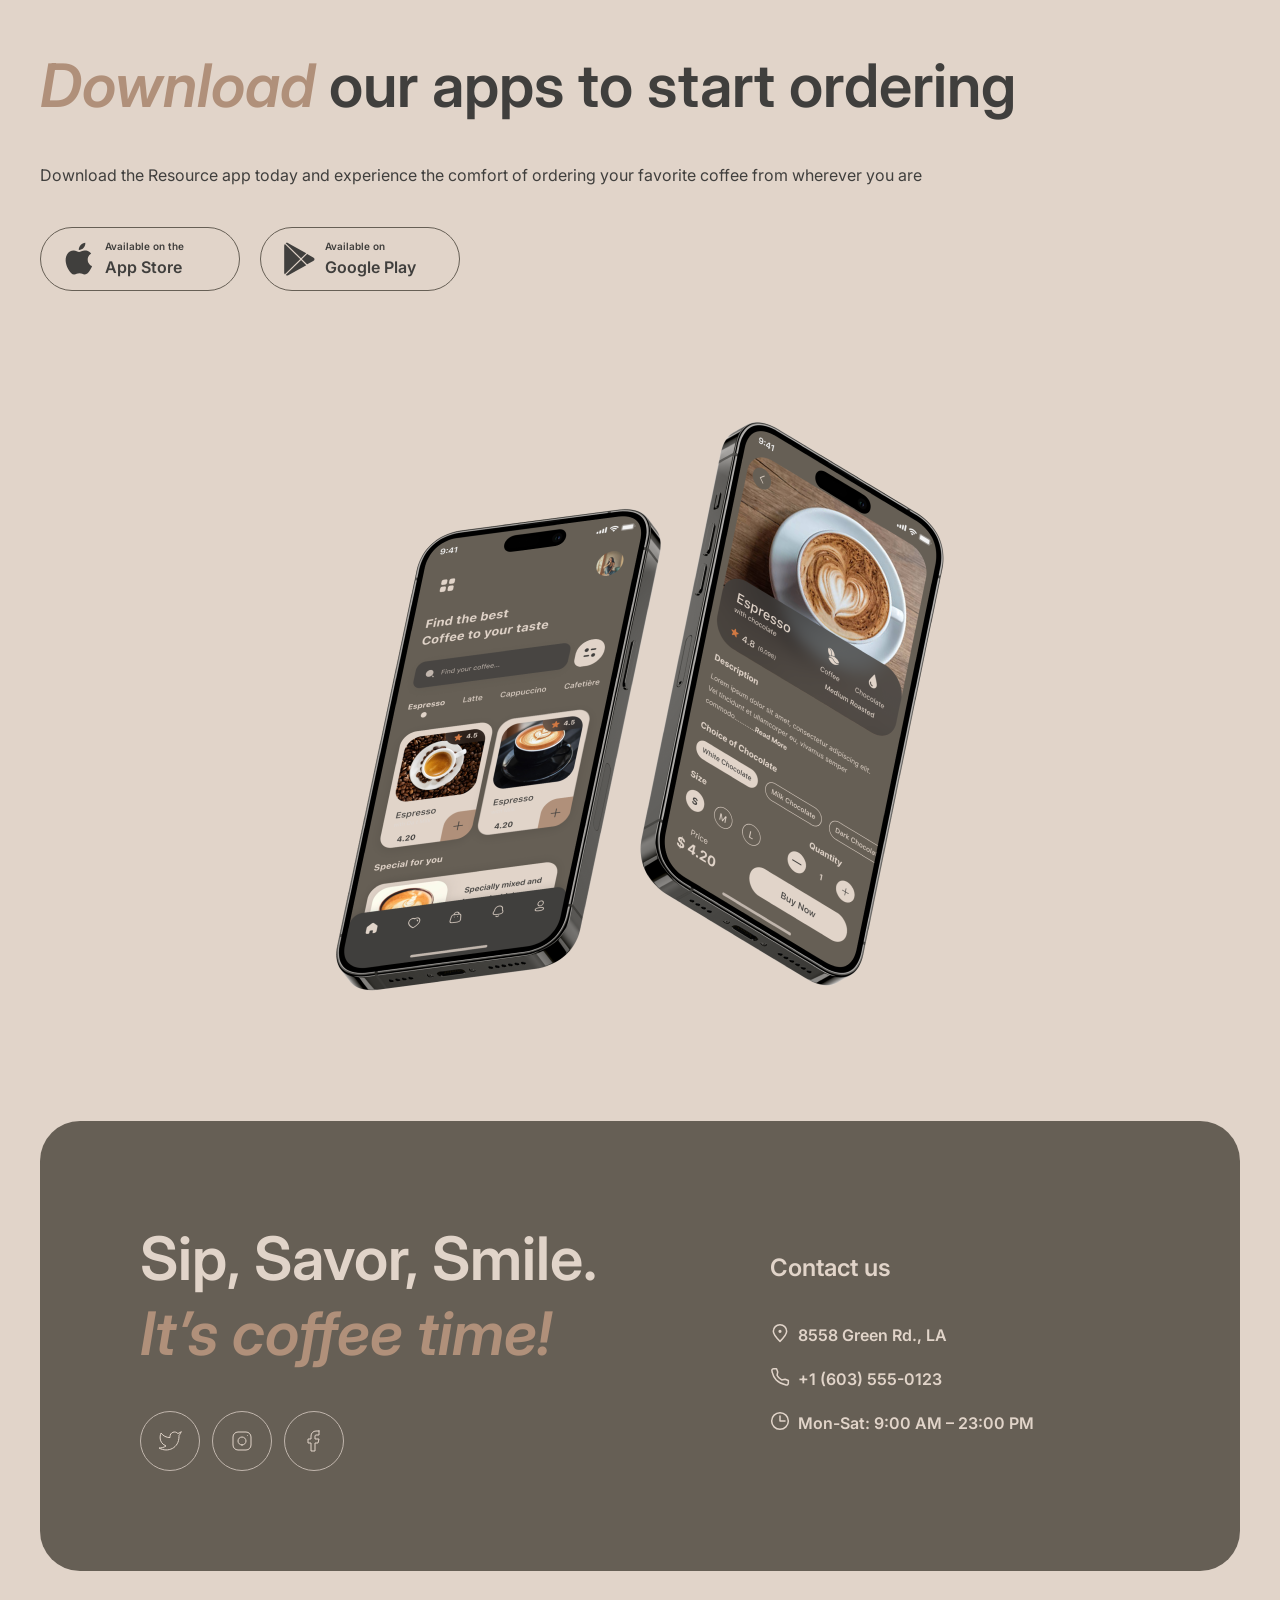
==== commit a7977a6f: "feat: add some styles" ====
--- a/index.html
+++ b/index.html
@@ -15,7 +15,51 @@
     <header class="header">
         <div class="header__container container">
             <a href="#!" class="header__logo">
-                <img src="assets/svg/logo.svg" alt="logo coffee house">
+                <span class="logo-icon">
+                    <svg width="100" height="60" viewBox="0 0 100 60" fill="none" xmlns="http://www.w3.org/2000/svg">
+<path d="M69 25C69 35.4934 60.4934 44 50 44C39.5066 44 31 35.4934 31 25C31 14.5066 39.5066 6 50 6C60.4934 6 69 14.5066 69 25Z"
+      fill="#B0907A"/>
+<path d="M95.6784 22.2913C95.8856 22.2732 96.0534 22.3548 96.1817 22.5364C96.326 22.7165 96.4127 22.9739 96.442 23.3086C96.4922 23.8824 96.4 24.3884 96.1652 24.8265C95.7789 25.5509 95.2359 26.1365 94.5362 26.5832C93.8524 27.0285 93.0084 27.295 92.0042 27.3829C90.4741 27.5168 89.2469 27.1664 88.3226 26.3318C87.3969 25.4812 86.8658 24.2749 86.7291 22.7129C86.6329 21.6131 86.7748 20.5727 87.1547 19.5919C87.5333 18.5951 88.1046 17.7822 88.8687 17.1532C89.6487 16.5229 90.5568 16.1623 91.5928 16.0717C92.5173 15.9908 93.2829 16.2049 93.8895 16.714C94.4948 17.2071 94.8386 17.9239 94.9209 18.8643C95.0171 19.9641 94.7016 20.9473 93.9743 21.814C93.2617 22.6633 91.9772 23.4021 90.1208 24.0303C90.5675 24.73 91.2451 25.0401 92.1537 24.9606C92.8072 24.9035 93.3279 24.7053 93.7158 24.3662C94.1197 24.0257 94.5692 23.4725 95.0643 22.7064C95.2346 22.4506 95.4393 22.3122 95.6784 22.2913ZM91.3914 18.4503C90.8016 18.5019 90.3295 18.8885 89.9751 19.6102C89.6365 20.3304 89.5098 21.1767 89.5949 22.149L89.5991 22.1968C90.5199 21.8914 91.2318 21.4918 91.7347 20.9981C92.2376 20.5044 92.4632 19.9626 92.4117 19.3729C92.3852 19.0701 92.2766 18.8386 92.0859 18.6786C91.9098 18.5013 91.6783 18.4252 91.3914 18.4503Z"
+      fill="currentColor"/>
+<path d="M83.2976 28.1446C81.7356 28.2813 80.4779 27.9497 79.5245 27.1497C78.5857 26.3324 78.0529 25.1985 77.926 23.7481C77.813 22.457 77.969 21.303 78.394 20.2861C78.819 19.2692 79.4149 18.4622 80.1818 17.8651C80.9487 17.268 81.7784 16.9304 82.671 16.8523C83.5477 16.7756 84.2481 16.9793 84.7723 17.4635C85.311 17.9303 85.6159 18.5702 85.6871 19.383C85.7456 20.0525 85.6437 20.6316 85.3813 21.1203C85.1348 21.6076 84.7725 21.8722 84.2944 21.9141C83.9915 21.9406 83.7382 21.8904 83.5344 21.7637C83.3465 21.6356 83.2414 21.444 83.2191 21.189C83.2093 21.0774 83.2141 20.9485 83.2334 20.8023C83.2527 20.6561 83.2676 20.5504 83.278 20.4852C83.3367 20.2392 83.357 20.0125 83.3389 19.8053C83.3208 19.5981 83.2511 19.4436 83.1297 19.3418C83.0243 19.2386 82.876 19.1953 82.6847 19.2121C82.3181 19.2441 81.9901 19.4415 81.7006 19.8041C81.4097 20.1508 81.193 20.6114 81.0506 21.186C80.9081 21.7606 80.8661 22.3826 80.9247 23.0521C81.0865 24.901 81.9723 25.7551 83.5821 25.6142C84.2356 25.557 84.9181 25.2805 85.6296 24.7846C86.3556 24.2714 87.0469 23.5444 87.7034 22.6036C87.8752 22.3637 88.0806 22.2333 88.3197 22.2124C88.5269 22.1942 88.6946 22.2759 88.8229 22.4574C88.9672 22.6375 89.054 22.895 89.0832 23.2297C89.1362 23.8354 89.028 24.3427 88.7587 24.7518C88.0904 25.7418 87.2526 26.5378 86.2452 27.1399C85.2524 27.7247 84.2699 28.0596 83.2976 28.1446Z"
+      fill="currentColor"/>
+<path d="M69.548 29.3476C68.9423 29.4006 68.4841 29.1195 68.1733 28.5042C67.8784 27.8876 67.6696 26.8779 67.5469 25.4753C67.3656 23.4032 67.4882 21.4089 67.9148 19.4924C68.0179 19.0177 68.2197 18.6627 68.5203 18.4276C68.8355 18.1752 69.288 18.0232 69.8778 17.9716C70.1965 17.9437 70.4232 17.964 70.5577 18.0326C70.6921 18.1011 70.7692 18.2469 70.7887 18.4701C70.811 18.7251 70.7416 19.3094 70.5806 20.2229C70.477 20.8744 70.3983 21.4434 70.3445 21.93C70.2907 22.4165 70.2626 23.0132 70.2602 23.7201C70.6663 22.3033 71.1584 21.136 71.7366 20.2181C72.3148 19.3002 72.8987 18.6308 73.4883 18.2098C74.0938 17.7874 74.6595 17.5532 75.1855 17.5072C76.2215 17.4166 76.7849 17.8893 76.8755 18.9253C76.8936 19.1325 76.8658 19.6409 76.7921 20.4504C76.7204 21.0991 76.6915 21.5032 76.7054 21.6626C76.7542 22.2204 76.9779 22.4819 77.3764 22.4471C77.8227 22.408 78.3658 22.0072 79.0057 21.2445C79.1948 21.0191 79.4009 20.8967 79.6241 20.8772C79.8313 20.8591 79.9991 20.9408 80.1274 21.1223C80.2702 21.2864 80.3549 21.5199 80.3814 21.8228C80.433 22.4125 80.314 22.8887 80.0245 23.2513C79.6187 23.7526 79.1275 24.1971 78.5511 24.5848C77.9893 24.9552 77.3736 25.1697 76.7042 25.2282C75.8594 25.3021 75.1951 25.1434 74.7111 24.7521C74.2431 24.3594 73.977 23.7965 73.9129 23.0633C73.892 22.8242 73.895 22.583 73.9219 22.3397C73.9258 22.0182 73.923 21.8016 73.9132 21.69C73.8909 21.435 73.7921 21.3151 73.6167 21.3305C73.3777 21.3514 73.0826 21.6503 72.7315 22.2271C72.395 22.7865 72.0738 23.5213 71.768 24.4314C71.4621 25.3415 71.2322 26.2932 71.0782 27.2864C70.9684 28.0509 70.8058 28.5791 70.5904 28.8709C70.3896 29.1455 70.0421 29.3044 69.548 29.3476Z"
+      fill="currentColor"/>
+<path d="M59.2452 30.2488C58.5279 30.3116 57.9096 30.0364 57.3902 29.4233C56.8853 28.7929 56.5897 27.9836 56.5032 26.9954C56.3986 25.8 56.3828 24.7012 56.4557 23.699C56.5273 22.6809 56.6975 21.5979 56.9665 20.4501C57.0841 19.958 57.2772 19.5958 57.546 19.3635C57.8148 19.1312 58.26 18.9878 58.8816 18.9334C59.2323 18.9028 59.4762 18.9376 59.6135 19.038C59.7667 19.1371 59.8531 19.2981 59.8726 19.5213C59.8838 19.6488 59.8337 20.0868 59.7226 20.8354C59.6148 21.4391 59.534 21.9842 59.4802 22.4707C59.3078 24.1722 59.246 25.3019 59.2948 25.8598C59.3241 26.1945 59.3849 26.4301 59.4771 26.5666C59.568 26.6871 59.7011 26.7397 59.8764 26.7244C60.1155 26.7035 60.3895 26.4386 60.6983 25.9297C61.023 25.4195 61.3421 24.6608 61.6555 23.6536C61.9849 22.6451 62.2788 21.4148 62.5372 19.9627C62.6229 19.4734 62.7842 19.114 63.0211 18.8845C63.2739 18.6535 63.6633 18.5151 64.1893 18.4691C64.5559 18.437 64.8151 18.4625 64.967 18.5456C65.1174 18.6127 65.203 18.7658 65.224 19.0049C65.2588 19.4034 65.1551 20.5127 64.9128 22.3327C64.645 24.412 64.532 25.6907 64.5739 26.1688C64.6004 26.4717 64.685 26.7052 64.8279 26.8694C64.9693 27.0176 65.1437 27.0827 65.3509 27.0645C65.6697 27.0366 66.0275 26.8126 66.4244 26.3924C66.8358 25.9549 67.3698 25.2657 68.0263 24.3249C68.198 24.0851 68.4035 23.9547 68.6425 23.9337C68.8498 23.9156 69.0175 23.9973 69.1458 24.1788C69.2901 24.3589 69.3768 24.6163 69.4061 24.9511C69.4619 25.5886 69.3537 26.096 69.0815 26.4731C68.4701 27.3779 67.7896 28.1361 67.04 28.7477C66.3064 29.358 65.4375 29.707 64.4334 29.7949C63.6683 29.8618 63.0766 29.6165 62.6585 29.0588C62.2562 28.4997 62.0084 27.6862 61.9149 26.6183C61.7388 27.7259 61.4055 28.5982 60.9152 29.2354C60.4235 29.8566 59.8668 30.1944 59.2452 30.2488Z"
+      fill="currentColor"/>
+<path d="M57.5606 22.8796C57.7678 22.8614 57.9362 22.9511 58.0659 23.1485C58.1956 23.346 58.2744 23.6041 58.3023 23.9229C58.3692 24.688 58.1779 25.1625 57.7282 25.3463C56.8011 25.7647 55.7659 26.048 54.6225 26.1963C54.4367 27.5616 53.9332 28.6898 53.1117 29.5808C52.2888 30.4559 51.3115 30.9429 50.1799 31.0419C49.2235 31.1256 48.3824 30.9663 47.6566 30.564C46.9467 30.1603 46.383 29.5913 45.9654 28.8569C45.5478 28.1225 45.3 27.309 45.2219 26.4164C45.1159 25.205 45.2529 24.1089 45.6328 23.1281C46.0114 22.1313 46.5841 21.3343 47.351 20.7372C48.1165 20.1242 48.9933 19.7744 49.9816 19.688C51.1929 19.582 52.2022 19.9193 53.0093 20.6999C53.8309 21.4632 54.3592 22.453 54.5941 23.6691C55.339 23.5558 56.2177 23.3183 57.23 22.9567C57.3547 22.9136 57.4649 22.8879 57.5606 22.8796ZM50.1494 28.4908C50.6595 28.4462 51.0797 28.2007 51.41 27.7542C51.7563 27.3063 51.959 26.6863 52.0182 25.8941C51.4948 25.6026 51.0739 25.1977 50.7555 24.6795C50.4531 24.1599 50.2754 23.5972 50.2224 22.9916C50.2001 22.7365 50.2017 22.4794 50.2272 22.2202L50.1076 22.2307C49.4701 22.2864 48.9633 22.644 48.5873 23.3032C48.2259 23.9452 48.094 24.824 48.1916 25.9398C48.2683 26.8164 48.4942 27.4712 48.8694 27.9042C49.2605 28.3357 49.6872 28.5313 50.1494 28.4908Z"
+      fill="currentColor"/>
+<path d="M40.3093 32.4354C39.4805 32.508 38.8262 32.3725 38.3464 32.029C37.8826 31.6841 37.6298 31.2726 37.5879 30.7944C37.5517 30.38 37.6717 30.0081 37.9481 29.6787C38.2244 29.3494 38.6575 29.1589 39.2472 29.1073C39.4544 29.0892 39.6956 29.0922 39.9708 29.1163C40.2604 29.1231 40.4777 29.1282 40.6226 29.1316C40.5704 28.7185 40.4406 28.3364 40.2332 27.9851C40.0417 27.6325 39.8038 27.3 39.5195 26.9876C39.2338 26.6592 38.9682 26.3773 38.7228 26.1418C38.3109 27.1254 37.8851 27.9497 37.4454 28.6145C37.0216 29.278 36.5472 29.9137 36.0222 30.5218C35.7604 30.8338 35.4701 31.0038 35.1513 31.0316C34.8963 31.054 34.6814 30.9844 34.5067 30.823C34.3306 30.6457 34.2307 30.4216 34.207 30.1506C34.1791 29.8318 34.2648 29.5272 34.4643 29.2367L34.7416 28.827C35.5235 27.6664 36.1068 26.7159 36.4918 25.9756C36.7223 25.4896 36.9874 24.8481 37.2871 24.0509C37.5853 23.2379 37.8735 22.4016 38.1517 21.542C38.3932 20.8142 38.9921 20.4085 39.9484 20.3248C40.3947 20.2858 40.709 20.2984 40.8913 20.3628C41.0736 20.4271 41.1725 20.547 41.1878 20.7223C41.1962 20.8179 41.1775 20.9722 41.1319 21.1849C41.0863 21.3977 41.0167 21.6126 40.9233 21.8296C40.6866 22.4285 40.5857 22.9272 40.6205 23.3257C40.6415 23.5647 40.7442 23.8208 40.9286 24.0937C41.1291 24.3653 41.4235 24.7009 41.8118 25.1006C42.3804 25.7254 42.8131 26.2657 43.11 26.7216C43.4214 27.1601 43.6015 27.6583 43.6503 28.2162C43.6642 28.3756 43.6678 28.6001 43.6611 28.8898C44.4156 28.5187 45.2617 27.6335 46.1993 26.2345C46.371 25.9946 46.5765 25.8642 46.8155 25.8433C47.0227 25.8252 47.1905 25.9069 47.3188 26.0884C47.4631 26.2685 47.5498 26.5259 47.5791 26.8606C47.6321 27.4663 47.5239 27.9737 47.2545 28.3827C46.544 29.4407 45.8382 30.185 45.1371 30.6158C44.4505 31.0292 43.5747 31.2985 42.5095 31.4238C41.9194 32.0215 41.186 32.3587 40.3093 32.4354Z"
+      fill="currentColor"/>
+<path d="M36.6171 26.7357C36.8243 26.7175 36.9921 26.7992 37.1204 26.9807C37.2646 27.1608 37.3514 27.4183 37.3807 27.753C37.4365 28.3905 37.3283 28.8979 37.0561 29.2751C36.5291 30.0439 35.7502 30.7786 34.7193 31.4791C33.7044 32.1782 32.5833 32.5815 31.3559 32.6888C29.6823 32.8353 28.3436 32.4947 27.3396 31.667C26.3356 30.8394 25.7646 29.6365 25.6266 28.0586C25.5304 26.9588 25.6722 25.9185 26.0522 24.9376C26.4308 23.9408 27.0021 23.1279 27.7662 22.4989C28.5462 21.8686 29.4542 21.508 30.4903 21.4174C31.4147 21.3365 32.1803 21.5506 32.787 22.0597C33.3923 22.5528 33.7361 23.2696 33.8183 24.21C33.9145 25.3098 33.599 26.293 32.8718 27.1597C32.1591 28.009 30.8826 28.7471 29.0422 29.3739C29.5048 30.0722 30.294 30.3726 31.4098 30.275C32.127 30.2122 32.9183 29.894 33.7836 29.3204C34.6634 28.7295 35.4025 27.9983 36.0009 27.1269C36.1726 26.887 36.378 26.7566 36.6171 26.7357ZM30.2888 23.796C29.6991 23.8476 29.227 24.2342 28.8725 24.9559C28.534 25.6761 28.4073 26.5224 28.4923 27.4947L28.4965 27.5425C29.4174 27.2371 30.1293 26.8375 30.6322 26.3438C31.1351 25.8501 31.3607 25.3083 31.3091 24.7186C31.2826 24.4158 31.174 24.1843 30.9834 24.0243C30.8072 23.847 30.5757 23.7709 30.2888 23.796Z"
+      fill="currentColor"/>
+<path d="M27.6906 27.5167C27.8978 27.4986 28.0656 27.5803 28.1939 27.7618C28.3382 27.9419 28.4249 28.1993 28.4542 28.5341C28.5086 29.1557 28.4004 29.6631 28.1296 30.0561C27.4454 31.0476 26.7351 31.8324 25.9987 32.4108C25.261 32.9733 24.3581 33.3012 23.2902 33.3946C22.2541 33.4853 21.3451 33.2837 20.5631 32.79C19.797 32.2949 19.028 31.3985 18.256 30.1009C17.6351 29.063 17.151 28.3023 16.8035 27.8188C16.4547 27.3193 16.119 26.9712 15.7967 26.7745C15.4903 26.5765 15.1198 26.4724 14.6852 26.4622C14.6508 26.8025 14.5595 27.8705 14.4114 29.6663C14.3537 30.4744 14.3165 30.9675 14.3 31.1456C14.2256 32.1319 13.9724 32.9089 13.5402 33.4767C13.1067 34.0286 12.4038 34.3471 11.4315 34.4321C10.3636 34.5256 9.38799 34.2977 8.50477 33.7486C7.63609 33.1822 6.9298 32.3606 6.38589 31.2839C5.84059 30.1913 5.50518 28.9277 5.37968 27.4932C5.1454 24.8154 5.40544 22.4638 6.15978 20.4383C6.93006 18.4115 8.10738 16.8148 9.69174 15.6483C11.2906 14.4644 13.1899 13.7763 15.3895 13.5838C16.9196 13.45 18.223 13.5688 19.2994 13.9404C20.3759 14.312 21.1968 14.8826 21.762 15.6523C22.3432 16.4206 22.6784 17.3148 22.7676 18.3349C22.8457 19.2275 22.7073 20.1229 22.3522 21.0213C22.0117 21.9023 21.4476 22.7066 20.66 23.434C19.8724 24.1614 18.8869 24.7375 17.7034 25.1622C18.4866 25.3025 19.1057 25.5856 19.5605 26.0116C20.0154 26.4376 20.4891 27.0787 20.9816 27.9351C21.5115 28.8524 22.0112 29.5153 22.4806 29.924C22.966 30.3312 23.4955 30.5098 24.0693 30.4596C24.5794 30.4149 25.0509 30.205 25.4838 29.8299C25.9154 29.4388 26.4456 28.7981 27.0744 27.9079C27.2461 27.6681 27.4515 27.5377 27.6906 27.5167ZM11.3837 26.727C10.8418 26.7744 10.4561 26.6797 10.2266 26.4428C10.013 26.2045 9.89225 25.9259 9.86436 25.6071C9.8309 25.2246 9.92394 24.9113 10.1435 24.6672C10.379 24.4218 10.6562 24.2851 10.9749 24.2572L11.5727 24.2049C11.691 22.6206 11.8123 21.2528 11.9364 20.1016C12.053 19.0474 12.6771 18.4708 13.8088 18.3718C14.7173 18.2923 15.2071 18.659 15.2782 19.4719C15.2936 19.6473 15.2975 19.7835 15.2899 19.8805L14.9199 23.9121C15.7764 23.789 16.5393 23.5134 17.2085 23.0855C17.8937 22.6561 18.4149 22.0966 18.7722 21.4068C19.1454 20.7156 19.2957 19.9556 19.2232 19.1268C19.1353 18.1226 18.7236 17.3636 17.988 16.8498C17.2524 16.3359 16.2232 16.1369 14.9002 16.2526C13.3382 16.3893 12.0016 16.8997 10.8904 17.7839C9.79381 18.6508 8.98568 19.8779 8.46605 21.4653C7.94503 23.0366 7.78003 24.9142 7.97108 27.0978C8.06033 28.1179 8.24063 28.9855 8.51198 29.7006C8.78334 30.4157 9.08648 30.9432 9.42139 31.2834C9.75631 31.6235 10.0592 31.7817 10.3302 31.7579C10.5374 31.7398 10.6957 31.6216 10.8051 31.4032C10.9304 31.1834 11.0127 30.839 11.052 30.3698L11.3837 26.727Z"
+      fill="currentColor"/>
+<path d="M78.4033 54.0001V48.1819H82.1874V49.0654H79.4573V50.645H81.9914V51.5285H79.4573V53.1165H82.2101V54.0001H78.4033Z"
+      fill="currentColor"/>
+<path d="M75.9698 49.7813C75.9433 49.5332 75.8316 49.34 75.6346 49.2017C75.4395 49.0635 75.1857 48.9943 74.8732 48.9943C74.6535 48.9943 74.4651 49.0275 74.3079 49.0938C74.1507 49.1601 74.0304 49.25 73.9471 49.3637C73.8638 49.4773 73.8211 49.607 73.8192 49.7529C73.8192 49.8741 73.8467 49.9792 73.9016 50.0682C73.9585 50.1572 74.0352 50.233 74.1317 50.2955C74.2283 50.3561 74.3353 50.4072 74.4528 50.4489C74.5702 50.4906 74.6886 50.5256 74.8079 50.554L75.3533 50.6904C75.573 50.7415 75.7842 50.8106 75.9869 50.8977C76.1914 50.9849 76.3742 51.0947 76.5352 51.2273C76.698 51.3599 76.8268 51.5199 76.9215 51.7074C77.0162 51.8949 77.0636 52.1146 77.0636 52.3665C77.0636 52.7074 76.9764 53.0076 76.8022 53.2671C76.628 53.5246 76.3761 53.7263 76.0465 53.8722C75.7189 54.0161 75.3221 54.0881 74.8562 54.0881C74.4035 54.0881 74.0105 54.018 73.6772 53.8779C73.3458 53.7377 73.0863 53.5332 72.8988 53.2642C72.7132 52.9953 72.6128 52.6676 72.5977 52.2813H73.6346C73.6497 52.4839 73.7122 52.6525 73.8221 52.787C73.9319 52.9214 74.0749 53.0218 74.2511 53.0881C74.4291 53.1544 74.628 53.1875 74.8477 53.1875C75.0768 53.1875 75.2776 53.1534 75.4499 53.0852C75.6242 53.0152 75.7605 52.9186 75.859 52.7955C75.9575 52.6705 76.0077 52.5246 76.0096 52.358C76.0077 52.2065 75.9632 52.0815 75.8761 51.983C75.7889 51.8826 75.6668 51.7993 75.5096 51.733C75.3543 51.6648 75.1725 51.6042 74.9641 51.5512L74.3022 51.3807C73.823 51.2576 73.4442 51.071 73.1658 50.821C72.8893 50.5692 72.7511 50.2349 72.7511 49.8182C72.7511 49.4754 72.8439 49.1752 73.0295 48.9176C73.217 48.6601 73.4717 48.4602 73.7937 48.3182C74.1156 48.1743 74.4802 48.1023 74.8874 48.1023C75.3003 48.1023 75.6621 48.1743 75.9727 48.3182C76.2852 48.4602 76.5304 48.6582 76.7085 48.912C76.8865 49.1638 76.9783 49.4536 76.984 49.7813H75.9698Z"
+      fill="currentColor"/>
+<path d="M70.2086 48.1819H71.2626V51.983C71.2626 52.3997 71.1641 52.7662 70.9672 53.0825C70.7721 53.3987 70.4975 53.6459 70.1433 53.8239C69.7891 54.0001 69.3753 54.0881 68.9018 54.0881C68.4264 54.0881 68.0117 54.0001 67.6575 53.8239C67.3033 53.6459 67.0287 53.3987 66.8336 53.0825C66.6386 52.7662 66.541 52.3997 66.541 51.983V48.1819H67.595V51.895C67.595 52.1374 67.648 52.3533 67.7541 52.5427C67.862 52.7321 68.0136 52.8807 68.2086 52.9887C68.4037 53.0948 68.6348 53.1478 68.9018 53.1478C69.1689 53.1478 69.3999 53.0948 69.595 52.9887C69.792 52.8807 69.9435 52.7321 70.0495 52.5427C70.1556 52.3533 70.2086 52.1374 70.2086 51.895V48.1819Z"
+      fill="currentColor"/>
+<path d="M65.1444 51.0909C65.1444 51.7178 65.027 52.2548 64.7922 52.7017C64.5592 53.1468 64.241 53.4877 63.8376 53.7245C63.4361 53.9612 62.9806 54.0796 62.4711 54.0796C61.9617 54.0796 61.5052 53.9612 61.1018 53.7245C60.7003 53.4858 60.3821 53.144 60.1473 52.6989C59.9143 52.2519 59.7979 51.7159 59.7979 51.0909C59.7979 50.464 59.9143 49.9281 60.1473 49.483C60.3821 49.036 60.7003 48.6942 61.1018 48.4574C61.5052 48.2207 61.9617 48.1023 62.4711 48.1023C62.9806 48.1023 63.4361 48.2207 63.8376 48.4574C64.241 48.6942 64.5592 49.036 64.7922 49.483C65.027 49.9281 65.1444 50.464 65.1444 51.0909ZM64.0848 51.0909C64.0848 50.6496 64.0157 50.2775 63.8774 49.9745C63.741 49.6695 63.5516 49.4394 63.3092 49.2841C63.0668 49.1269 62.7874 49.0483 62.4711 49.0483C62.1549 49.0483 61.8755 49.1269 61.6331 49.2841C61.3907 49.4394 61.2003 49.6695 61.0621 49.9745C60.9257 50.2775 60.8575 50.6496 60.8575 51.0909C60.8575 51.5322 60.9257 51.9053 61.0621 52.2102C61.2003 52.5133 61.3907 52.7434 61.6331 52.9006C61.8755 53.0559 62.1549 53.1335 62.4711 53.1335C62.7874 53.1335 63.0668 53.0559 63.3092 52.9006C63.5516 52.7434 63.741 52.5133 63.8774 52.2102C64.0157 51.9053 64.0848 51.5322 64.0848 51.0909Z"
+      fill="currentColor"/>
+<path d="M53.5918 54.0001V48.1819H54.6458V50.645H57.3418V48.1819H58.3986V54.0001H57.3418V51.5285H54.6458V54.0001H53.5918Z"
+      fill="currentColor"/>
+<path d="M45.9482 54.0001V48.1819H49.7323V49.0654H47.0022V50.645H49.5363V51.5285H47.0022V53.1165H49.7551V54.0001H45.9482Z"
+      fill="currentColor"/>
+<path d="M40.6895 54.0001V48.1819H44.4735V49.0654H41.7434V50.645H44.2775V51.5285H41.7434V53.1165H44.4963V54.0001H40.6895Z"
+      fill="currentColor"/>
+<path d="M35.6016 54.0001V48.1819H39.3288V49.0654H36.6555V50.645H39.0732V51.5285H36.6555V54.0001H35.6016Z"
+      fill="currentColor"/>
+<path d="M30.5137 54.0001V48.1819H34.2409V49.0654H31.5676V50.645H33.9853V51.5285H31.5676V54.0001H30.5137Z"
+      fill="currentColor"/>
+<path d="M29.1181 51.0909C29.1181 51.7178 29.0007 52.2548 28.7658 52.7017C28.5328 53.1468 28.2147 53.4877 27.8113 53.7245C27.4097 53.9612 26.9542 54.0796 26.4448 54.0796C25.9353 54.0796 25.4789 53.9612 25.0755 53.7245C24.6739 53.4858 24.3558 53.144 24.1209 52.6989C23.888 52.2519 23.7715 51.7159 23.7715 51.0909C23.7715 50.464 23.888 49.9281 24.1209 49.483C24.3558 49.036 24.6739 48.6942 25.0755 48.4574C25.4789 48.2207 25.9353 48.1023 26.4448 48.1023C26.9542 48.1023 27.4097 48.2207 27.8113 48.4574C28.2147 48.6942 28.5328 49.036 28.7658 49.483C29.0007 49.9281 29.1181 50.464 29.1181 51.0909ZM28.0584 51.0909C28.0584 50.6496 27.9893 50.2775 27.851 49.9745C27.7147 49.6695 27.5253 49.4394 27.2828 49.2841C27.0404 49.1269 26.7611 49.0483 26.4448 49.0483C26.1285 49.0483 25.8491 49.1269 25.6067 49.2841C25.3643 49.4394 25.1739 49.6695 25.0357 49.9745C24.8993 50.2775 24.8311 50.6496 24.8311 51.0909C24.8311 51.5322 24.8993 51.9053 25.0357 52.2102C25.1739 52.5133 25.3643 52.7434 25.6067 52.9006C25.8491 53.0559 26.1285 53.1335 26.4448 53.1335C26.7611 53.1335 27.0404 53.0559 27.2828 52.9006C27.5253 52.7434 27.7147 52.5133 27.851 52.2102C27.9893 51.9053 28.0584 51.5322 28.0584 51.0909Z"
+      fill="currentColor"/>
+<path d="M22.5536 50.1449H21.4911C21.4608 49.9707 21.4049 49.8163 21.3235 49.6818C21.2421 49.5455 21.1407 49.4299 21.0195 49.3352C20.8983 49.2406 20.7601 49.1695 20.6048 49.1222C20.4513 49.0729 20.2856 49.0483 20.1076 49.0483C19.7913 49.0483 19.511 49.1279 19.2667 49.287C19.0224 49.4442 18.8311 49.6752 18.6928 49.9801C18.5546 50.2832 18.4854 50.6534 18.4854 51.0909C18.4854 51.536 18.5546 51.911 18.6928 52.2159C18.833 52.519 19.0243 52.7481 19.2667 52.9034C19.511 53.0568 19.7904 53.1335 20.1048 53.1335C20.279 53.1335 20.4419 53.1108 20.5934 53.0654C20.7468 53.018 20.8841 52.9489 21.0053 52.858C21.1284 52.7671 21.2317 52.6553 21.315 52.5227C21.4002 52.3902 21.4589 52.2387 21.4911 52.0682L22.5536 52.0739C22.5138 52.3504 22.4277 52.6099 22.2951 52.8523C22.1644 53.0947 21.993 53.3087 21.7809 53.4943C21.5688 53.6781 21.3207 53.822 21.0366 53.9262C20.7525 54.0284 20.4371 54.0796 20.0906 54.0796C19.5792 54.0796 19.1228 53.9612 18.7212 53.7245C18.3197 53.4877 18.0034 53.1459 17.7724 52.6989C17.5413 52.2519 17.4258 51.7159 17.4258 51.0909C17.4258 50.464 17.5423 49.9281 17.7752 49.483C18.0082 49.036 18.3254 48.6942 18.7269 48.4574C19.1284 48.2207 19.583 48.1023 20.0906 48.1023C20.4144 48.1023 20.7156 48.1477 20.994 48.2387C21.2724 48.3296 21.5205 48.4631 21.7383 48.6392C21.9561 48.8135 22.1351 49.0275 22.2752 49.2813C22.4173 49.5332 22.5101 49.821 22.5536 50.1449Z"
+      fill="currentColor"/>
+</svg>
+
+                </span>
             </a>
             <div class="header__nav-container">
                 <nav class="header__nav">
@@ -43,7 +87,23 @@
                     </button>
                     <a href="menu" class="header__link-menu menu-link">
                         <div class="menu-link__text">Menu</div>
-                        <img src="assets/svg/coffee-cup.svg" alt="coffee-cup" class="menu-link__icon">
+                        <span class="menu-link__icon">
+                            <svg width="20" height="20" viewBox="0 0 20 20" fill="none"
+                                 xmlns="http://www.w3.org/2000/svg">
+                            <path d="M14.167 9.76667V11.6667C14.167 14.8883 11.5553 17.5 8.33366 17.5C5.112 17.5 2.50033 14.8883 2.50033 11.6667V9.76667C2.50033 9.4353 2.76896 9.16667 3.10033 9.16667H13.567C13.8984 9.16667 14.167 9.4353 14.167 9.76667Z"
+                                  stroke="currentColor" stroke-width="1.5" stroke-linecap="round"
+                                  stroke-linejoin="round"/>
+                            <path d="M10.0003 7.50008C10.0003 6.66675 10.5956 5.83341 11.786 5.83341V5.83341C13.101 5.83341 14.167 4.76743 14.167 3.45246V2.91675"
+                                  stroke="currentColor" stroke-width="1.5" stroke-linecap="round"
+                                  stroke-linejoin="round"/>
+                            <path d="M6.66634 7.5V7.08333C6.66634 5.70262 7.78563 4.58333 9.16634 4.58333V4.58333C10.0868 4.58333 10.833 3.83714 10.833 2.91667V2.5"
+                                  stroke="currentColor" stroke-width="1.5" stroke-linecap="round"
+                                  stroke-linejoin="round"/>
+                            <path d="M13.333 9.16675H15.4163C16.5669 9.16675 17.4997 10.0995 17.4997 11.2501C17.4997 12.4007 16.5669 13.3334 15.4163 13.3334H14.1663"
+                                  stroke="currentColor" stroke-width="1.5" stroke-linecap="round"
+                                  stroke-linejoin="round"/>
+                        </svg>
+                        </span>
                     </a>
                 </div>
 
@@ -65,7 +125,20 @@
                         </div>
                         <a href="menu" class="enjoy__button">
                             <div class="enjoy__link-text">Menu</div>
-                            <img src="assets/svg/coffee-cup.svg" alt="coffee-cup" class="enjoy__link-icon">
+                            <span class="enjoy__link-icon">
+                                <svg width="20" height="20" viewBox="0 0 20 20" fill="none"
+                                     xmlns="http://www.w3.org/2000/svg">
+<path d="M14.167 9.76667V11.6667C14.167 14.8883 11.5553 17.5 8.33366 17.5C5.112 17.5 2.50033 14.8883 2.50033 11.6667V9.76667C2.50033 9.4353 2.76896 9.16667 3.10033 9.16667H13.567C13.8984 9.16667 14.167 9.4353 14.167 9.76667Z"
+      stroke="currentColor" stroke-width="1.5" stroke-linecap="round" stroke-linejoin="round"/>
+<path d="M10.0003 7.50008C10.0003 6.66675 10.5956 5.83341 11.786 5.83341V5.83341C13.101 5.83341 14.167 4.76743 14.167 3.45246V2.91675"
+      stroke="currentColor" stroke-width="1.5" stroke-linecap="round" stroke-linejoin="round"/>
+<path d="M6.66634 7.5V7.08333C6.66634 5.70262 7.78563 4.58333 9.16634 4.58333V4.58333C10.0868 4.58333 10.833 3.83714 10.833 2.91667V2.5"
+      stroke="currentColor" stroke-width="1.5" stroke-linecap="round" stroke-linejoin="round"/>
+<path d="M13.333 9.16675H15.4163C16.5669 9.16675 17.4997 10.0995 17.4997 11.2501C17.4997 12.4007 16.5669 13.3334 15.4163 13.3334H14.1663"
+      stroke="currentColor" stroke-width="1.5" stroke-linecap="round" stroke-linejoin="round"/>
+</svg>
+
+                            </span>
                         </a>
                     </div>
                 </div>
--- a/style.css
+++ b/style.css
@@ -2,893 +2,987 @@
 *,
 *::before,
 *::after {
-  padding: 0;
-  margin: 0;
-  border: 0;
-  box-sizing: border-box;
+    padding: 0;
+    margin: 0;
+    border: 0;
+    box-sizing: border-box;
 }
 
 a {
-  text-decoration: none;
-  color: inherit;
+    text-decoration: none;
+    color: inherit;
 }
 
 ul, ol, li {
-  list-style: none;
+    list-style: none;
 }
 
 img {
-  vertical-align: top;
+    vertical-align: top;
 }
 
 h1, h2, h3, h4, h5, h6 {
-  font-size: inherit;
-  font-weight: inherit;
+    font-size: inherit;
+    font-weight: inherit;
 }
 
 input, button {
-  border: none;
-  font-family: inherit;
-  font-size: inherit;
+    border: none;
+    font-family: inherit;
+    font-size: inherit;
 }
 
 html, body {
-  height: 100%;
-  scroll-behavior: smooth;
+    height: 100%;
+    scroll-behavior: smooth;
 }
 
 body {
-  font-family: 'Inter', sans-serif;
-  font-weight: 600;
-  color: #403f3d;
-  background-color: #e1d4c9;
+    font-family: 'Inter', sans-serif;
+    font-weight: 600;
+    color: #403f3d;
+    background-color: #e1d4c9;
 }
 
 body.dark {
-  background-color: #403f3d;
+    color: #e1d4c9;
+    background-color: #292826;
 }
 
 .wrapper {
-  display: flex;
-  flex-direction: column;
-  min-height: 100%;
-  max-width: 1440px;
-  margin: 0 auto;
-  overflow: hidden;
+    display: flex;
+    flex-direction: column;
+    min-height: 100%;
+    max-width: 1440px;
+    margin: 0 auto;
+    overflow: hidden;
 }
 
 .container {
-  padding: 0 40px;
+    padding: 0 40px;
 }
 
 @media (max-width: 650px) {
-  .container {
-    padding: 0 30px;
-  }
-}
+    .container {
+        padding: 0 30px;
+    }
+}
+
 @media (max-width: 550px) {
-  .container {
-    padding: 0 16px;
-  }
+    .container {
+        padding: 0 16px;
+    }
 }
 
 /* ----------header---------- */
 
 .header {
-  padding: 20px 0;
-  min-height: 100px;
+    padding: 20px 0;
+    min-height: 100px;
 }
 
 .header__container {
-  display: flex;
-  align-items: center;
-  justify-content: space-between;
-  font-size: 16px;
-  line-height: 150%;
+    display: flex;
+    align-items: center;
+    justify-content: space-between;
+    font-size: 16px;
+    line-height: 150%;
 }
 
 .header__nav-container {
-  display: flex;
-  gap: 366px;
+    display: flex;
+    gap: 366px;
 }
 
 .header__list {
-  display: flex;
-  flex-wrap: wrap;
-  align-items: center;
-  gap: 40px;
+    display: flex;
+    flex-wrap: wrap;
+    align-items: center;
+    gap: 40px;
 }
 
 .header__item {
-  padding-bottom: 4px;
-  position: relative;
+    padding-bottom: 4px;
+    position: relative;
 }
 
 .header__item::after {
-  position: absolute;
-  content: '';
-  width: 100%;
-  height: 2px;
-  background-color: #403f3d;
-  bottom: 0;
-  left: 0;
-  right: 0;
-  transform: scaleX(0);
-  /* transform-origin: center; - по умолчанию*/
-  transition: transform 0.3s ease;
+    position: absolute;
+    content: '';
+    width: 100%;
+    height: 2px;
+    background-color: #403f3d;
+    bottom: 0;
+    left: 0;
+    right: 0;
+    transform: scaleX(0);
+    /* transform-origin: center; - по умолчанию*/
+    transition: transform 0.3s ease;
+}
+
+body.dark .header__item::after {
+    background-color: #e1d4c9;
 }
 
 .header__buttons {
-  display: flex;
-  align-items: center;
-  gap: 24px;
+    display: flex;
+    align-items: center;
+    gap: 24px;
 }
 
 .header__theme-toggle {
-  display: flex;
-  align-items: center;
-  gap: 8px;
-
-  padding: 4px;
-
-  border: 1px solid #c1b6ad;
-  border-radius: 100px;
-
-  background-color: transparent;
-  cursor: pointer;
+    display: flex;
+    align-items: center;
+    gap: 8px;
+
+    padding: 4px;
+
+    border: 1px solid #c1b6ad;
+    border-radius: 100px;
+
+    background-color: transparent;
+    cursor: pointer;
+    transition: all 0.35s ease-in;
 }
 
 .theme-toggle__icon {
-  width: 36px;
-  height: 36px;
-
-  display: flex;
-  align-items: center;
-  justify-content: center;
-
-  border-radius: 50%;
-
-  background-color: transparent;
-}
-
-/*.theme-toggle__icon--sun img {*/
-/*  width: 22px;*/
-/*  height: 22px;*/
-/*}*/
+    width: 36px;
+    height: 36px;
+
+    display: flex;
+    align-items: center;
+    justify-content: center;
+
+    border-radius: 50%;
+
+    background-color: transparent;
+    transition: all 0.35s ease-in;
+}
 
 .theme-toggle__icon--sun {
-  background-color: #b0907a;
+    background-color: #b0907a;
 }
 
 .theme-toggle__icon--moon {
-  background-color: transparent;
-  color: #403f3d;
+    background-color: transparent;
+    color: #403f3d;
 }
 
 body.dark .theme-toggle__icon--sun {
-  background-color: transparent;
+    background-color: transparent;
 }
 
 body.dark .theme-toggle__icon--moon {
-  background-color: #b0907a;
-  color: #e1d4c9;
+    background-color: #b0907a;
+    color: #e1d4c9;
 }
 
 .header__link-menu {
-  display: flex;
+    display: flex;
 }
 
 .menu-link {
-  padding-bottom: 4px;
-  position: relative;
+    padding-bottom: 4px;
+    position: relative;
 }
 
 .menu-link::after {
-  position: absolute;
-  content: '';
-  width: 100%;
-  height: 2px;
-  background-color: #403f3d;
-  bottom: 0;
-  left: 0;
-  right: 0;
-  transform: scaleX(0);
-  transition: transform 0.3s ease;
+    position: absolute;
+    content: '';
+    width: 100%;
+    height: 2px;
+    background-color: #403f3d;
+    bottom: 0;
+    left: 0;
+    right: 0;
+    transform: scaleX(0);
+    transition: transform 0.3s ease;
+}
+
+body.dark .menu-link::after {
+    background-color: #e1d4c9;
 }
 
 .menu-link__text {
-  margin-right: 8px;
+    margin-right: 8px;
 }
 
 .menu-link__icon {
-  width: 20px;
-  height: 20px;
+    width: 20px;
+    height: 20px;
+    color: #403f3d;
+}
+
+body.dark .menu-link__icon {
+    color: #e1d4c9;
 }
 
 .burger {
-  position: relative;
-  display: none;
-  width: 44px;
-  height: 44px;
-  border: 1px solid #665f55;
-  border-radius: 100px;
+    position: relative;
+    display: none;
+    width: 44px;
+    height: 44px;
+    border: 1px solid #665f55;
+    border-radius: 100px;
 }
 
 .burger__line {
-  display: none;
+    display: none;
 }
 
 .burger__line, .burger::before, .burger::after {
-  position: absolute;
-  width: 18px;
-  height: 2px;
-  border-radius: 100px;
-  top: 50%;
-  left: 50%;
-  margin-top: -1px;
-  margin-left: -9px;
-  /* transform: translate(-50%, -50%); */
-  background-color: #403f3d;
+    position: absolute;
+    width: 18px;
+    height: 2px;
+    border-radius: 100px;
+    top: 50%;
+    left: 50%;
+    margin-top: -1px;
+    margin-left: -9px;
+    /* transform: translate(-50%, -50%); */
+    background-color: #403f3d;
 }
 
 .burger::before, .burger::after {
-  content: '';
+    content: '';
 }
 
 .burger::before {
-  transform: translateY(-4px);
+    transform: translateY(-4px);
 }
 
 .burger::after {
-  transform: translateY(4px);
+    transform: translateY(4px);
 }
 
 @media (hover: hover) {
-  .header__item:hover::after {
-    transform: scaleX(1);
+    .header__item:hover::after {
+        transform: scaleX(1);
+        transition: transform 0.3s ease;
+    }
+
+    .menu-link:hover::after {
+        transform: scaleX(1);
+        transition: transform 0.3s ease;
+    }
+
+    .header__theme-toggle:hover .theme-toggle__icon--moon {
+        background-color: #665f55;
+    }
+
+    .header__theme-toggle:hover svg path {
+        fill: #e1d4c9;
+    }
+}
+
+@media (max-width: 1380px) {
+    .header__nav-container {
+        gap: 320px;
+    }
+}
+
+@media (max-width: 1330px) {
+    .header__nav-container {
+        gap: 280px;
+    }
+}
+
+@media (max-width: 1210px) {
+    .header__nav-container {
+        gap: 230px;
+    }
+}
+
+@media (max-width: 1130px) {
+    .header__nav-container {
+        gap: 180px;
+    }
+}
+
+@media (max-width: 998px) {
+    .header__nav-container {
+        gap: 100px;
+    }
+}
+
+@media (max-width: 890px) {
+    .header__list {
+        gap: 30px;
+    }
+
+    .header__nav-container {
+        gap: 40px;
+    }
+}
+
+@media (max-width: 768px) {
+    .header__nav-container {
+        padding: 60px 40px;
+        font-size: 32px;
+        line-height: 125%;
+        position: fixed;
+        z-index: 10;
+        left: 0;
+        top: 100px;
+        /* display: block; */
+        display: none;
+        width: 100vh;
+        height: 100vh;
+        background-color: #e1d4c9;
+    }
+
+    .header__nav {
+        margin-bottom: 100px;
+    }
+
+    .header__link-menu {
+        justify-content: center;
+    }
+
+    .menu-link__icon {
+        width: 40px;
+        height: 40px;
+    }
+
+    .menu-link__text {
+        margin-right: 16px;
+    }
+
+    .header__list {
+        flex-direction: column;
+        row-gap: 60px;
+    }
+
+    .burger {
+        display: block;
+    }
+}
+
+/* ----------enjoy---------- */
+
+.main {
+    flex: 1 1 auto;
+}
+
+.enjoy {
+    padding-bottom: 50px;
+}
+
+.enjoy__container {
+    border-radius: 40px;
+    background: url(assets/img/enjoy-bg.jpg) no-repeat center / cover;
+    padding: 100px 100px;
+    max-width: 100%;
+    height: auto;
+}
+
+.enjoy__content {
+    max-width: 530px;
+}
+
+.enjoy__title {
+    margin-bottom: 40px;
+    font-size: 72px;
+    line-height: 105%;
+    color: #e1d4c9;
+}
+
+.enjoy__title span {
+    font-style: italic;
+    color: #b0907a;
+}
+
+.text-section {
+    font-size: 16px;
+    font-weight: 400;
+    line-height: 150%;
+}
+
+.enjoy__text {
+    margin-bottom: 40px;
+    color: #e1d4c9;
+}
+
+.enjoy__button {
+    max-width: 200px;
+    display: flex;
+    justify-content: center;
+    min-height: 64px;
+    padding: 20px 78px;
+    border-radius: 100px;
+    text-align: center;
+    background-color: #e1d4c9;
+    font-size: 16px;
+    line-height: 150%;
+}
+
+body.dark .enjoy__button {
+    background-color: #292826;
+}
+
+.enjoy__link-text {
+    transform: translate(10px);
+    transition: transform 0.5s ease;
+}
+
+.enjoy__link-icon {
+    width: 20px;
+    height: 20px;
+    opacity: 0;
+    transform: translate(3px);
+    transition: opacity 0.5s ease;
+}
+
+@media (hover: hover) {
+    .enjoy__button:hover .enjoy__link-text {
+        transform: translate(-5px);
+    }
+
+    .enjoy__button:hover .enjoy__link-icon {
+        opacity: 1;
+    }
+}
+
+@media (hover: none) {
+    .enjoy__link-text {
+        transform: translate(-5px);
+    }
+
+    .enjoy__link-icon {
+        opacity: 1;
+    }
+}
+
+@media (max-width: 830px) {
+    .enjoy__container {
+        padding: 100px 60px;
+    }
+}
+
+@media (max-width: 720px) {
+    .enjoy__container {
+        padding: 80px 30px;
+    }
+
+    .enjoy__title {
+        font-size: 58px;
+    }
+}
+
+@media (max-width: 520px) {
+    .enjoy__container {
+        padding: 60px 16px;
+    }
+
+    .enjoy__title {
+        font-size: 42px;
+        line-height: 115%;
+    }
+}
+
+/* ----------favourites---------- */
+
+.favourites {
+    padding: 50px 0;
+}
+
+.title-section {
+    margin-bottom: 40px;
+    font-size: 60px;
+    line-height: 125%;
+}
+
+.title-section span {
+    font-style: italic;
+    color: #b0907a;
+}
+
+.favourites__title {
+    text-align: center;
+}
+
+.favourites__slider-container {
+    margin-bottom: 40px;
+    display: flex;
+    justify-content: space-between;
+}
+
+.slider-arrow {
+    margin: auto 0;
+    display: flex;
+    justify-content: center;
+    align-items: center;
+    width: 60px;
+    height: 60px;
+    border: 1px solid #665F55;
+    border-radius: 100px;
+    cursor: pointer;
+    transition: background-color 0.35s ease-in;
+}
+
+body.dark .slider-arrow {
+    border: 1px solid #c1b6ad;
+}
+
+.slider-arrow__svg path {
+    stroke: #403F3D;
+    transition: stroke 0.35s ease-in;
+}
+
+body.dark .slider-arrow__svg path {
+    stroke: #e1d4c9;
+}
+
+.favourites__carousel {
+    max-width: 480px;
+}
+
+.favourites__input {
+    position: absolute;
+    width: 0;
+    height: 0;
+    opacity: 0;
+    z-index: -1;
+}
+
+.favourites__slides {
+    display: flex;
+    position: relative;
+    left: 0;
+    overflow: hidden;
+}
+
+.favourites__slide {
+    margin-bottom: 20px;
+}
+
+.favourites__slide img {
+    width: 480px;
+}
+
+.favourites__slide-text {
+    text-align: center;
+}
+
+.favourites__slide-text > *:not(:last-child) {
+    margin-bottom: 16px;
+}
+
+.favourites__slide-title {
+    font-size: 24px;
+    line-height: 125%
+}
+
+.favourites__slide-price {
+    font-size: 24px;
+    line-height: 125%;
+}
+
+.favourites__navigation {
+    display: flex;
+    justify-content: center;
+    gap: 12px;
+}
+
+.favourites__label {
+    width: 40px;
+    height: 4px;
+    border-radius: 100px;
+    background-color: #c1b6ad;
+}
+
+.label-active {
+    background-color: #665F55;
+}
+
+@media (hover: hover) {
+    .slider-arrow:hover {
+        background-color: #665F55;
+    }
+
+    .slider-arrow:hover .slider-arrow__svg path {
+        stroke: #e1d4c9;
+    }
+
+    body.dark .slider-arrow:hover {
+        background-color: #403f3d;
+    }
+}
+
+@media (max-width: 690px) {
+    .favourites__slider-container {
+        justify-content: center;
+    }
+
+    .slider-arrow {
+        display: none;
+    }
+
+    .title-section {
+        font-size: 42px;
+    }
+}
+
+@media (max-width: 470px) {
+    .title-section {
+        font-size: 32px;
+    }
+
+    .favourites__slides {
+        width: 348px;
+    }
+
+    .favourites__slide-text {
+        max-width: 348px;
+    }
+
+    .favourites__carousel {
+        max-width: 348px;
+    }
+
+    .favourites__slide img {
+        width: 348px;
+    }
+}
+
+/* ----------about---------- */
+
+.about {
+    padding: 50px 0;
+}
+
+.about__cards {
+    display: flex;
+    gap: 40px;
+}
+
+.about__column {
+    flex: 0 1 50%;
+    display: flex;
+    flex-direction: column;
+    gap: 40px;
+}
+
+.about__card {
+    width: 100%;
+    border-radius: 20px;
+    overflow: hidden;
+}
+
+.about__card_lg {
+    height: 590px;
+}
+
+.about__card_sm {
+    height: 430px;
+}
+
+.about__img {
+    width: 100%;
+    height: 100%;
+    object-fit: cover;
+    transform: scale(1.1);
+    transition: transform 0.5s ease;
+}
+
+@media (hover: hover) {
+    .about__img:hover {
+        transform: scale(1);
+    }
+}
+
+@media (max-width: 768px) {
+    .about__cards {
+        flex-direction: column;
+    }
+
+    .about__card_sm {
+        display: none;
+    }
+
+    .about__img {
+        transform: scale(1.05);
+    }
+}
+
+@media (max-width: 380px) {
+    .about__img {
+        transform: scale(1.23);
+    }
+}
+
+/* ----------mobile-app---------- */
+
+.mobile-app {
+    padding: 50px 0;
+}
+
+.mobile-app__container {
+    display: flex;
+    flex-wrap: wrap;
+    align-items: center;
+    justify-content: space-between;
+}
+
+.mobile-app__download {
+    max-width: 630px;
+}
+
+.mobile-app__desc {
+    margin-bottom: 40px;
+}
+
+.mobile-app__buttons {
+    display: flex;
+    gap: 20px;
+}
+
+.mobile-app__link {
+    width: 200px;
+    display: flex;
+    align-items: center;
+    gap: 8px;
+    padding: 11px 0 11px 20px;
+    border: 1px solid #665F55;
+    border-radius: 100px;
+    transition: background-color 0.4s ease-in;
+}
+
+body.dark .mobile-app__link {
+    border: 1px solid #c1b6ad;
+}
+
+.mobile-app__svg path {
+    fill: #403f3d;
+    transition: fill 0.4s ease-in;
+}
+
+body.dark .mobile-app__svg path {
+    fill: #e1d4c9;
+}
+
+.mobile-app__text {
+    margin-bottom: 2px;
+    font-size: 10px;
+    line-height: 140%;
+    color: inherit;
+}
+
+.mobile-app__name {
+    font-size: 16px;
+    line-height: 150%;
+}
+
+.mobile-app__info {
+    color: #403f3d;
+    transition: color 0.4s ease-in;
+}
+
+body.dark .mobile-app__info {
+    color: #e1d4c9;
+}
+
+.mobile-app__picture img {
+    max-width: 100%;
+}
+
+@media (hover: hover) {
+    .mobile-app__link:hover {
+        background-color: #665F55;
+    }
+
+    .mobile-app__link:hover .mobile-app__svg path {
+        fill: #e1d4c9;
+    }
+
+    .mobile-app__link:hover .mobile-app__info {
+        color: #e1d4c9;
+    }
+
+    body.dark .mobile-app__link:hover {
+        background-color: #403f3d;
+    }
+}
+
+@media (max-width: 1339px) {
+    .mobile-app__container {
+        gap: 100px;
+    }
+
+    .mobile-app__download {
+        max-width: 100%;
+    }
+
+    .mobile-app__picture {
+        margin: 0 auto;
+    }
+}
+
+@media (max-width: 470px) {
+    .mobile-app__container {
+        gap: 40px;
+    }
+
+    .mobile-app__buttons {
+        flex-wrap: wrap;
+    }
+}
+
+/* ----------footer contact us---------- */
+
+.footer {
+    padding: 50px 0 40px 0;
+}
+
+.footer__container {
+    display: flex;
+    gap: 100px;
+    padding: 100px;
+    border-radius: 40px;
+    background-color: #665F55;
+}
+
+body.dark .footer__container {
+    background-color: #403f3d;
+}
+
+.footer__social-block {
+    max-width: 530px;
+}
+
+.footer__title {
+    color: #e1d4c9;
+}
+
+.footer__social-links {
+    display: flex;
+    gap: 12px;
+}
+
+.footer__social-link {
+    width: 60px;
+    height: 60px;
+    display: flex;
+    justify-content: center;
+    align-items: center;
+    border-radius: 100px;
+    border: 1px solid #c1b6ad;
+    transition: all 0.35s ease-in;
+}
+
+body.dark .footer__social-link {
+    border: 1px solid #665f55;
+}
+
+.footer__social-svg path {
+    stroke: #e1d4c9;
+    transition: stroke 0.35s ease-in;
+}
+
+.footer__contacts-block {
+    display: flex;
+    flex-direction: column;
+    justify-content: center;
+    color: #e1d4c9;
+}
+
+.footer__contacts-title {
+    margin-bottom: 40px;
+    font-size: 24px;
+    line-height: 125%;
+}
+
+.footer__contacts {
+    display: flex;
+    flex-direction: column;
+    align-items: flex-start;
+}
+
+.footer__contacts-item {
+    padding: 0 0 4px 28px;
+    font-size: 16px;
+    line-height: 150%;
+}
+
+.footer__contacts-item:not(:last-child) {
+    margin-bottom: 16px;
+}
+
+.footer__contacts-link {
+    position: relative;
+}
+
+.footer__contacts-link::after {
+    position: absolute;
+    content: '';
+    width: 100%;
+    height: 2px;
+    background-color: #e1d4c9;
+    bottom: 0;
+    left: 0;
+    right: 0;
+    transform: scaleX(0);
     transition: transform 0.3s ease;
-  }
-  .menu-link:hover::after {
-    transform: scaleX(1);
-    transition: transform 0.3s ease;
-  }
-}
-
-@media (max-width: 1380px) {
-  .header__nav-container {
-    gap: 320px;
-  }
-}
-@media (max-width: 1330px) {
-  .header__nav-container {
-    gap: 280px;
-  }
-}
-@media (max-width: 1210px) {
-  .header__nav-container {
-    gap: 230px;
-  }
-}
-@media (max-width: 1130px) {
-  .header__nav-container {
-    gap: 180px;
-  }
-}
-@media (max-width: 998px) {
-  .header__nav-container {
-    gap: 100px;
-  }
-}
-
-@media (max-width: 890px) {
-  .header__list {
-    gap: 30px;
-  }
-
-  .header__nav-container {
-    gap: 40px;
-  }
-}
-
-@media (max-width: 768px) {
-  .header__nav-container {
-    padding: 60px 40px;
-    font-size: 32px;
-    line-height: 125%;
-    position: fixed;
-    z-index: 10;
-    left: 0;
-    top: 100px;
-    /* display: block; */
-    display: none;
-    width: 100vh;
-    height: 100vh;
-    background-color: #e1d4c9;
-  }
-
-  .header__nav {
-    margin-bottom: 100px;
-  }
-
-  .header__link-menu {
-    justify-content: center;
-  }
-
-  .menu-link__icon {
-    width: 40px;
-    height: 40px;
-  }
-
-  .menu-link__text {
-    margin-right: 16px;
-  }
-
-  .header__list {
-    flex-direction: column;
-    row-gap: 60px;
-  }
-
-  .burger {
-    display: block;
-  }
-}
-
-/* ----------enjoy---------- */
-
-.main {
-  flex: 1 1 auto;
-}
-
-.enjoy {
-  padding-bottom: 50px;
-}
-
-.enjoy__container {
-  border-radius: 40px;
-  background: url(assets/img/enjoy-bg.jpg) no-repeat center / cover;
-  padding: 100px 100px;
-  max-width: 100%;
-  height: auto;
-}
-
-.enjoy__content {
-  max-width: 530px;
-}
-
-.enjoy__title {
-  margin-bottom: 40px;
-  font-size: 72px;
-  line-height: 105%;
-  color: #e1d4c9;
-}
-
-.enjoy__title span {
-  font-style: italic;
-  color: #b0907a;
-}
-
-.text-section {
-  font-size: 16px;
-  font-weight: 400;
-  line-height: 150%;
-}
-
-.enjoy__text {
-  margin-bottom: 40px;
-  color: #e1d4c9;
-}
-
-.enjoy__button {
-  max-width: 200px;
-  display: flex;
-  justify-content: center;
-  min-height: 64px;
-  padding: 20px 78px;
-  border-radius: 100px;
-  text-align: center;
-  background-color: #e1d4c9;
-  font-size: 16px;
-  line-height: 150%;
-}
-
-.enjoy__link-text {
-  transform: translate(10px);
-  transition: transform 0.5s ease;
-}
-
-.enjoy__link-icon {
-  width: 20px;
-  height: 20px;
-  opacity: 0;
-  transform: translate(3px);
-  transition: opacity 0.5s ease;
+}
+
+.footer__contacts-location {
+    background: url(assets/svg/pin-alt.svg) no-repeat;
+}
+
+.footer__contacts-phone {
+    background: url(assets/svg/phone.svg) no-repeat;
+}
+
+.footer__timetable {
+    background: url(assets/svg/clock.svg) no-repeat;
 }
 
 @media (hover: hover) {
-  .enjoy__button:hover .enjoy__link-text {
-    transform: translate(-5px);
-  }
-  .enjoy__button:hover .enjoy__link-icon {
-    opacity: 1;
-  }
-}
-
-@media (hover: none) {
-  .enjoy__link-text {
-    transform: translate(-5px);
-  }
-  .enjoy__link-icon {
-    opacity: 1;
-  }
-}
-
-@media (max-width: 830px) {
-  .enjoy__container {
-    padding: 100px 60px;
-  }
+    .footer__social-link:hover {
+        background-color: #e1d4c9;
+        border-color: #e1d4c9;
+    }
+
+    .footer__social-link:hover .footer__social-svg path {
+        stroke: #403f3d;
+    }
+
+    .footer__contacts-link:hover::after {
+        transform: scaleX(1);
+    }
+
+    body.dark .footer__social-link:hover {
+        background-color: #292826;
+        border-color: #292826;
+    }
+
+    body.dark .footer__social-link:hover .footer__social-svg path {
+        stroke: #e1d4c9;
+    }
+}
+
+@media (max-width: 1100px) {
+    .footer__container {
+        flex-wrap: wrap;
+    }
+}
+
+@media (max-width: 870px) {
+    .footer__container {
+        padding: 100px 60px;
+    }
 }
 
 @media (max-width: 720px) {
-  .enjoy__container {
-    padding: 80px 30px;
-  }
-
-  .enjoy__title {
-    font-size: 58px;
-  }
+    .footer__container {
+        padding: 80px 30px;
+        gap: 70px;
+    }
 }
 
 @media (max-width: 520px) {
-  .enjoy__container {
-    padding: 60px 16px;
-  }
-
-  .enjoy__title {
-    font-size: 42px;
-    line-height: 115%;
-  }
-}
-
-/* ----------favourites---------- */
-
-.favourites {
-  padding: 50px 0;
-}
-
-.title-section {
-  margin-bottom: 40px;
-  font-size: 60px;
-  line-height: 125%;
-}
-
-.title-section span {
-  font-style: italic;
-  color: #b0907a;
-}
-
-.favourites__title {
-  text-align: center;
-}
-
-.favourites__slider-container {
-  margin-bottom: 40px;
-  display: flex;
-  justify-content: space-between;
-}
-
-.slider-arrow {
-  margin: auto 0;
-  display: flex;
-  justify-content: center;
-  align-items: center;
-  width: 60px;
-  height: 60px;
-  border: 1px solid #665F55;
-  border-radius: 100px;
-  cursor: pointer;
-  transition: background-color 0.35s ease-in;
-}
-
-.slider-arrow__svg path {
-  stroke: #403F3D;
-  transition: stroke 0.35s ease-in;
-}
-
-.favourites__carousel {
-  max-width: 480px;
-}
-
-.favourites__input {
-  position: absolute;
-  width: 0;
-  height: 0;
-  opacity: 0;
-  z-index: -1;
-}
-
-.favourites__slides {
-  display: flex;
-  position: relative;
-  left: 0;
-  overflow: hidden;
-}
-
-.favourites__slide {
-  margin-bottom: 20px;
-}
-
-.favourites__slide img {
-  width: 480px;
-}
-
-.favourites__slide-text {
-  text-align: center;
-}
-
-.favourites__slide-text> *:not(:last-child) {
-  margin-bottom: 16px;
-}
-
-.favourites__slide-title {
-  font-size: 24px;
-  line-height: 125%
-}
-
-.favourites__slide-price {
-  font-size: 24px;
-  line-height: 125%;
-}
-
-.favourites__navigation {
-  display: flex;
-  justify-content: center;
-  gap: 12px;
-}
-
-.favourites__label {
-  width: 40px;
-  height: 4px;
-  border-radius: 100px;
-  background-color: #c1b6ad;
-}
-
-.label-active {
-  background-color: #665F55;
-}
-
-@media (hover: hover) {
-  .slider-arrow:hover {
-    background-color: #665F55;
-  }
-  .slider-arrow:hover .slider-arrow__svg path {
-    stroke: #e1d4c9;
-  }
-}
-
-@media (max-width: 690px) {
-  .favourites__slider-container {
-    justify-content: center;
-  }
-  .slider-arrow {
-    display: none;
-  }
-  .title-section {
-    font-size: 42px;
-  }
-}
-@media (max-width: 470px) {
-  .title-section {
-    font-size: 32px;
-  }
-  .favourites__slides {
-    width: 348px;
-  }
-  .favourites__slide-text {
-    max-width: 348px;
-  }
-  .favourites__carousel {
-    max-width: 348px;
-  }
-  .favourites__slide img {
-    width: 348px;
-  }
-}
-
-/* ----------about---------- */
-
-.about {
-  padding: 50px 0;
-}
-
-.about__cards {
-  display: flex;
-  gap: 40px;
-}
-
-.about__column {
-  flex: 0 1 50%;
-  display: flex;
-  flex-direction: column;
-  gap: 40px;
-}
-
-.about__card {
-  width: 100%;
-  border-radius: 20px;
-  overflow: hidden;
-}
-
-.about__card_lg {
-  height: 590px;
-}
-
-.about__card_sm {
-  height: 430px;
-}
-
-.about__img {
-  width: 100%;
-  height: 100%;
-  object-fit: cover;
-  transform: scale(1.1);
-  transition: transform 0.5s ease;
-}
-
-@media (hover: hover) {
-  .about__img:hover {
-    transform: scale(1);
-  }
-}
-
-@media (max-width: 768px) {
-  .about__cards {
-    flex-direction: column;
-  }
-  .about__card_sm {
-    display: none;
-  }
-  .about__img {
-    transform: scale(1.05);
-  }
-}
-
-@media (max-width: 380px) {
-  .about__img {
-    transform: scale(1.23);
-  }
-}
-
-/* ----------mobile-app---------- */
-
-.mobile-app {
-  padding: 50px 0;
-}
-
-.mobile-app__container {
-  display: flex;
-  flex-wrap: wrap;
-  align-items: center;
-  justify-content: space-between;
-}
-
-.mobile-app__download {
-  max-width: 630px;
-}
-
-.mobile-app__desc {
-  margin-bottom: 40px;
-}
-
-.mobile-app__buttons {
-  display: flex;
-  gap: 20px;
-}
-
-.mobile-app__link {
-  width: 200px;
-  display: flex;
-  align-items: center;
-  gap: 8px;
-  padding: 11px 0 11px 20px;
-  border: 1px solid #665F55;
-  border-radius: 100px;
-  transition: background-color 0.4s ease-in;
-}
-
-.mobile-app__svg path {
-  fill: #403f3d;
-  transition: fill 0.4s ease-in;
-}
-
-.mobile-app__text {
-  margin-bottom: 2px;
-  font-size: 10px;
-  line-height: 140%;
-}
-
-.mobile-app__name {
-  font-size: 16px;
-  line-height: 150%;
-}
-
-.mobile-app__info {
-  color: #403f3d;
-  transition: color 0.4s ease-in;
-}
-
-.mobile-app__picture img {
-  max-width: 100%;
-}
-
-@media (hover: hover) {
-  .mobile-app__link:hover {
-    background-color: #665F55;
-  }
-  .mobile-app__link:hover .mobile-app__svg path {
-    fill: #e1d4c9;
-  }
-  .mobile-app__link:hover .mobile-app__info {
-    color: #e1d4c9;
-  }
-}
-
-@media (max-width: 1339px) {
-  .mobile-app__container {
-    gap: 100px;
-  }
-  .mobile-app__download {
-    max-width: 100%;
-  }
-  .mobile-app__picture {
-    margin: 0 auto;
-  }
-}
-
-@media (max-width: 470px) {
-  .mobile-app__container {
-    gap: 40px;
-  }
-  .mobile-app__buttons {
-    flex-wrap: wrap;
-  }
-}
-
-/* ----------footer contact us---------- */
-
-.footer {
-  padding: 50px 0 40px 0;
-}
-
-.footer__container {
-  display: flex;
-  gap: 100px;
-  padding: 100px;
-  border-radius: 40px;
-  background-color: #665F55;
-}
-
-.footer__social-block {
-  max-width: 530px;
-}
-
-.footer__title {
-  color: #e1d4c9;
-}
-
-.footer__social-links {
-  display: flex;
-  gap: 12px;
-}
-
-.footer__social-link {
-  width: 60px;
-  height: 60px;
-  display: flex;
-  justify-content: center;
-  align-items: center;
-  border-radius: 100px;
-  border: 1px solid #c1b6ad;
-  transition: all 0.35s ease-in;
-}
-
-.footer__social-svg path {
-  stroke: #e1d4c9;
-  transition: stroke 0.35s ease-in;
-}
-
-.footer__contacts-block {
-  display: flex;
-  flex-direction: column;
-  justify-content: center;
-  color: #e1d4c9;
-}
-
-.footer__contacts-title {
-  margin-bottom: 40px;
-  font-size: 24px;
-  line-height: 125%;
-}
-
-.footer__contacts {
-  display: flex;
-  flex-direction: column;
-  align-items: flex-start;
-}
-
-.footer__contacts-item {
-  padding: 0 0 4px 28px;
-  font-size: 16px;
-  line-height: 150%;
-}
-
-.footer__contacts-item:not(:last-child) {
-  margin-bottom: 16px;
-}
-
-.footer__contacts-link {
-  position: relative;
-}
-
-.footer__contacts-link::after {
-  position: absolute;
-  content: '';
-  width: 100%;
-  height: 2px;
-  background-color: #e1d4c9;
-  bottom: 0;
-  left: 0;
-  right: 0;
-  transform: scaleX(0);
-  transition: transform 0.3s ease;
-}
-
-.footer__contacts-location {
-  background: url(assets/svg/pin-alt.svg) no-repeat;
-}
-
-.footer__contacts-phone {
-  background: url(assets/svg/phone.svg) no-repeat;
-}
-
-.footer__timetable {
-  background: url(assets/svg/clock.svg) no-repeat;
-}
-
-@media (hover: hover) {
-  .footer__social-link:hover {
-    background-color: #e1d4c9;
-    border-color: #e1d4c9;
-  }
-  .footer__social-link:hover .footer__social-svg path {
-    stroke: #403f3d;
-  }
-  .footer__contacts-link:hover::after {
-    transform: scaleX(1);
-  }
-}
-
-@media (max-width: 1100px) {
-  .footer__container {
-    flex-wrap: wrap;
-  }
-}
-
-@media (max-width: 870px) {
-  .footer__container {
-    padding: 100px 60px;
-  }
-}
-
-@media (max-width: 720px) {
-  .footer__container {
-    padding: 80px 30px;
-    gap: 70px;
-  }
-}
-
-@media (max-width: 520px) {
-  .footer__container {
-    padding: 60px 16px;
-    gap: 40px;
-  }
+    .footer__container {
+        padding: 60px 16px;
+        gap: 40px;
+    }
 }
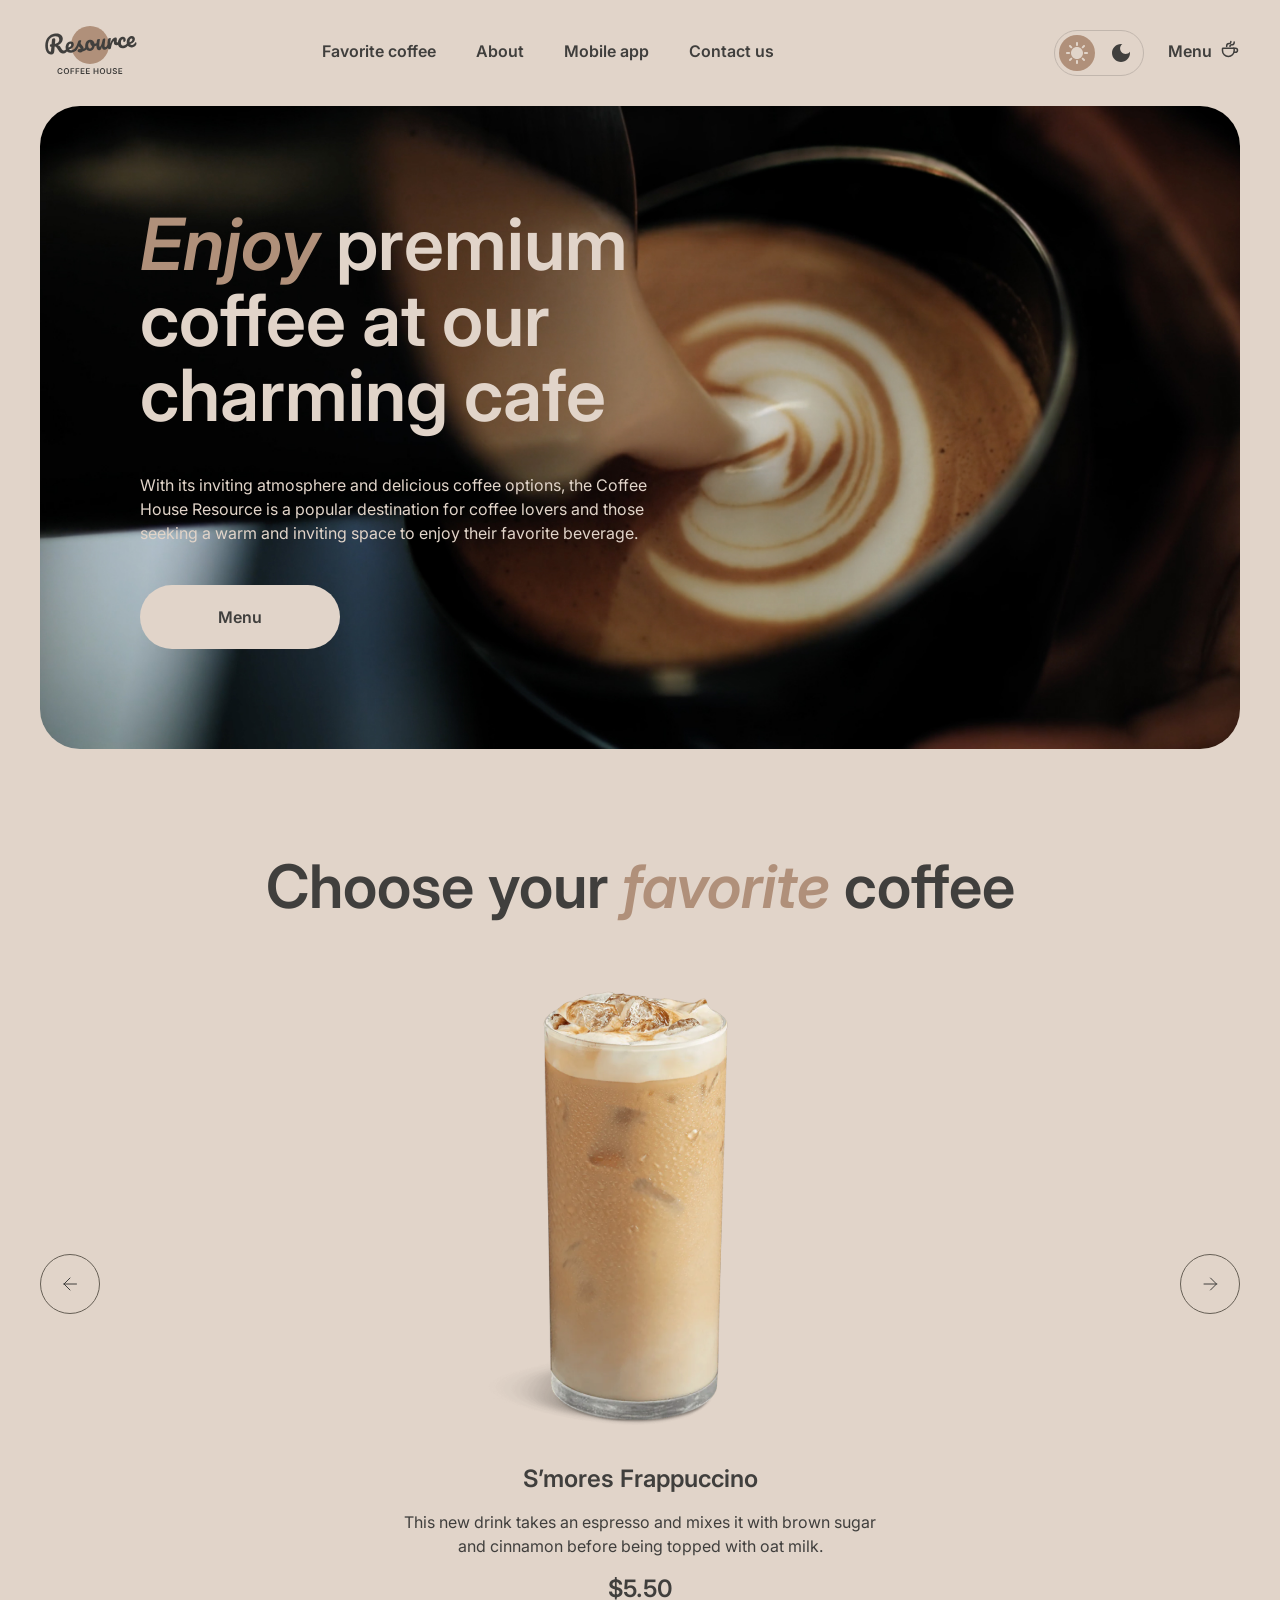
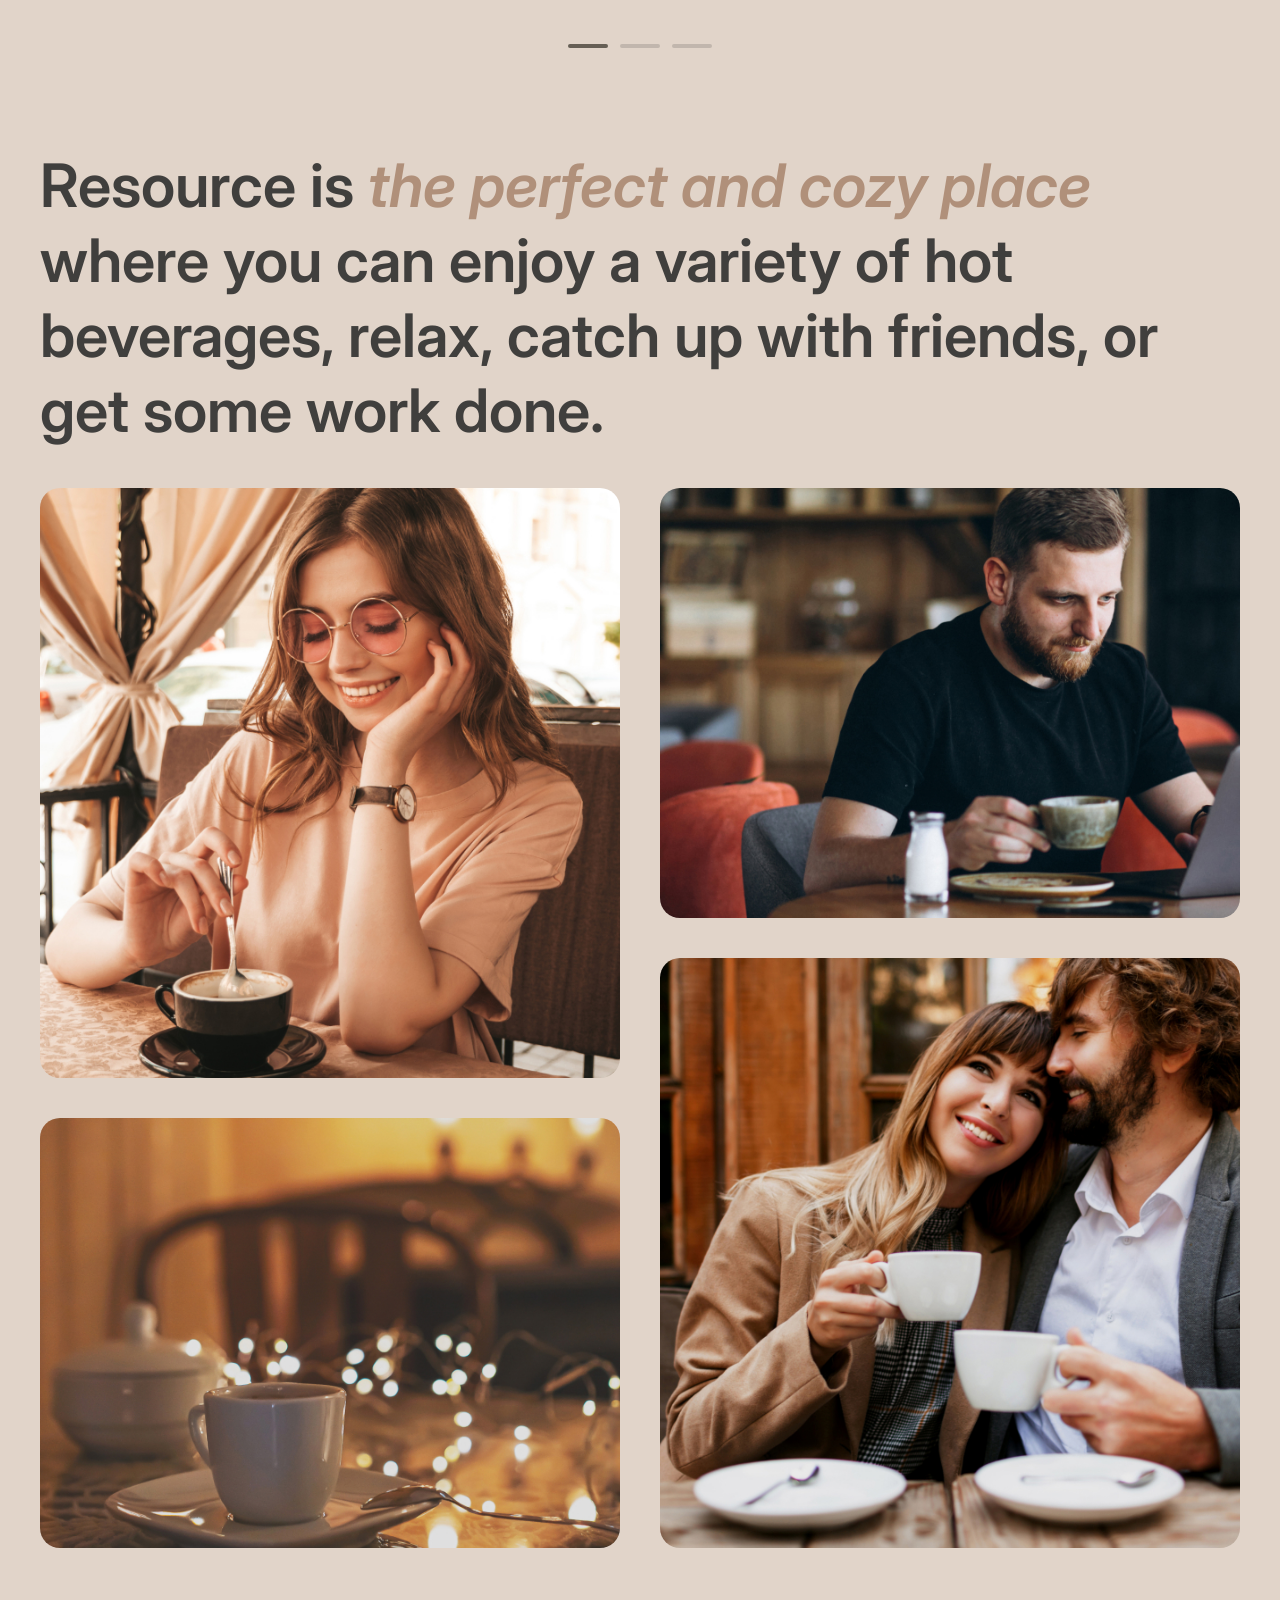
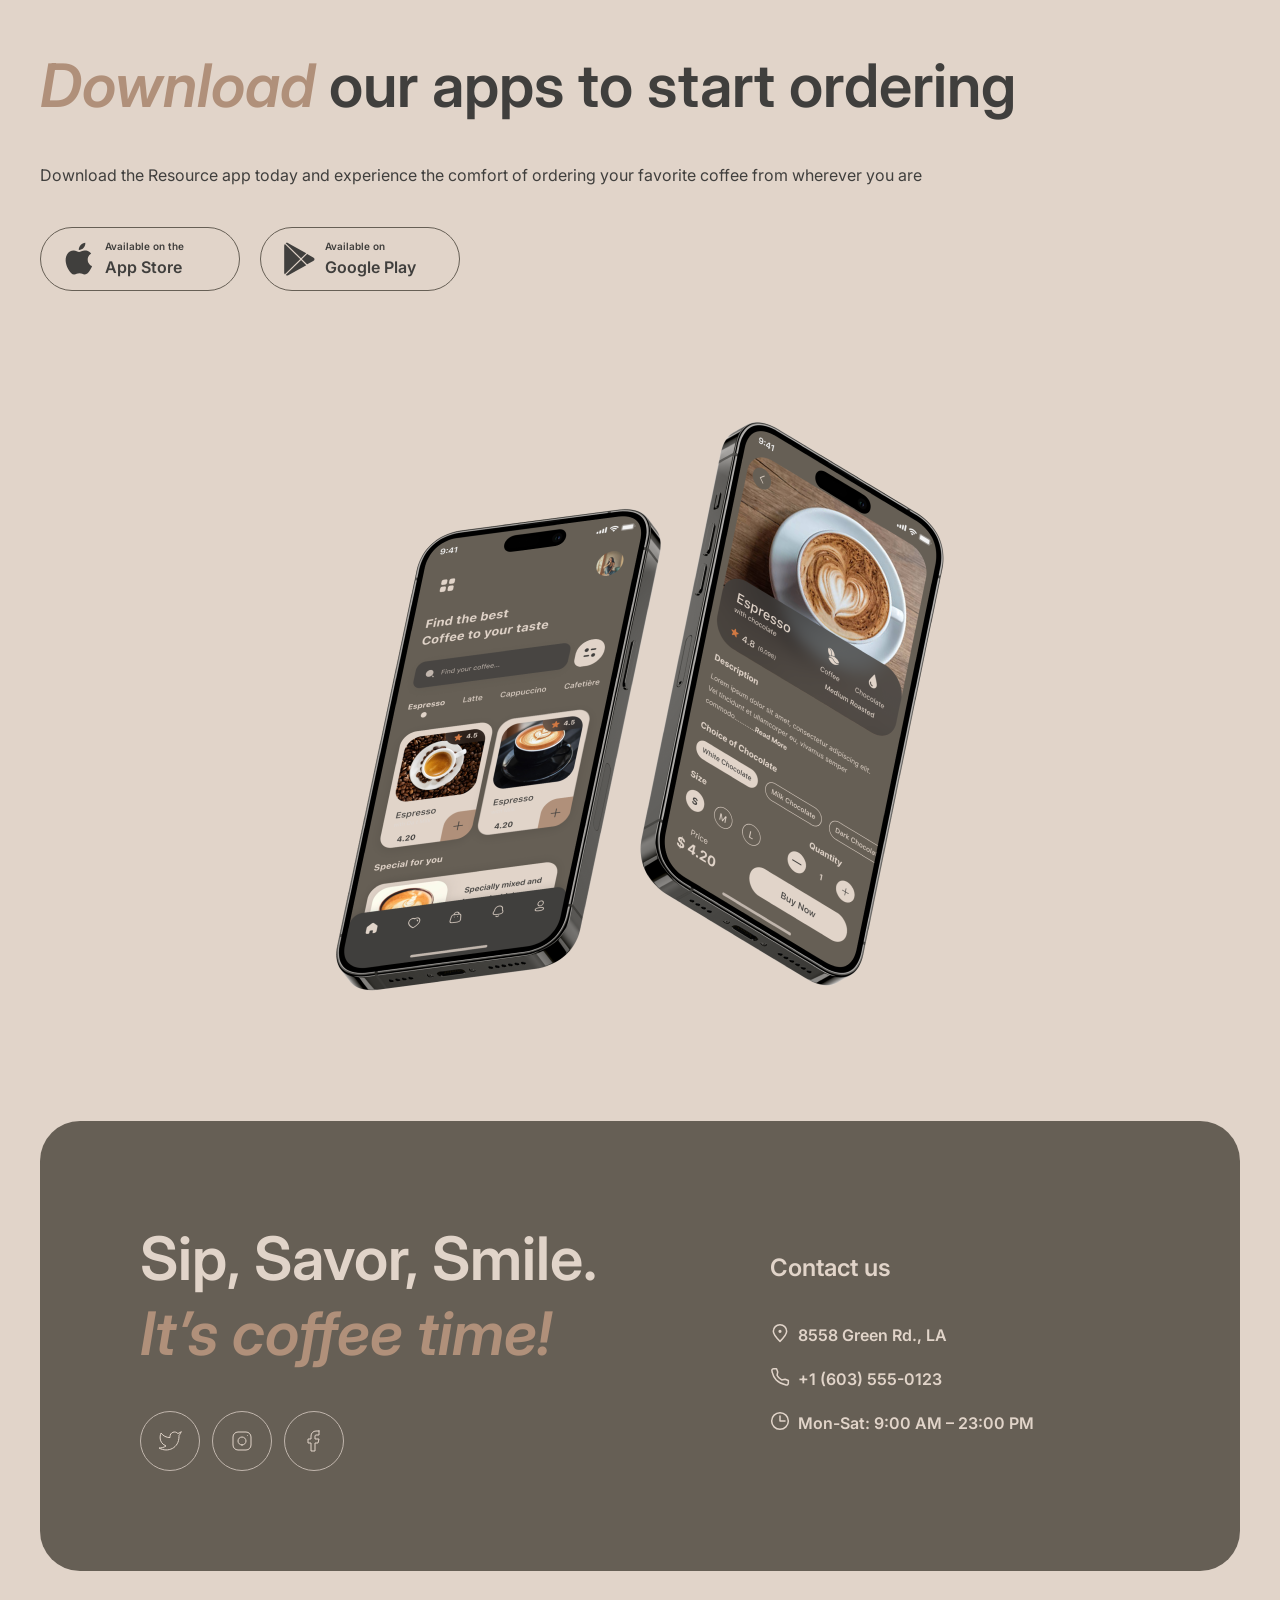
==== commit cd6483e4: "fix: some corrections" ====
--- a/index.html
+++ b/index.html
@@ -287,7 +287,7 @@
                     </div>
                 </div>
                 <div class="footer__contacts-block">
-                    <h4 class="footer__contacts-title">Contact us</h4>
+                    <h3 class="footer__contacts-title">Contact us</h3>
                     <div class="footer__contacts">
                         <a href="https://maps.app.goo.gl/4Q2UsrzTPPJPV3377"
                            class="footer__contacts-item footer__contacts-location footer__contacts-link"
--- a/style.css
+++ b/style.css
@@ -91,6 +91,7 @@
 
 .header__nav-container {
     display: flex;
+    align-items: center;
     gap: 366px;
 }
 
@@ -226,6 +227,10 @@
     border-radius: 100px;
 }
 
+body.dark .burger {
+    border-color: #c1b6ad;
+}
+
 .burger__line {
     display: none;
 }
@@ -243,6 +248,10 @@
     background-color: #403f3d;
 }
 
+body.dark .burger__line, .burger::before, .burger::after {
+    background-color: #c1b6ad;
+}
+
 .burger::before, .burger::after {
     content: '';
 }
@@ -301,17 +310,17 @@
 
 @media (max-width: 998px) {
     .header__nav-container {
-        gap: 100px;
+        gap: 50px;
     }
 }
 
 @media (max-width: 890px) {
     .header__list {
-        gap: 30px;
+        gap: 10px;
     }
 
     .header__nav-container {
-        gap: 40px;
+        gap: 20px;
     }
 }
 
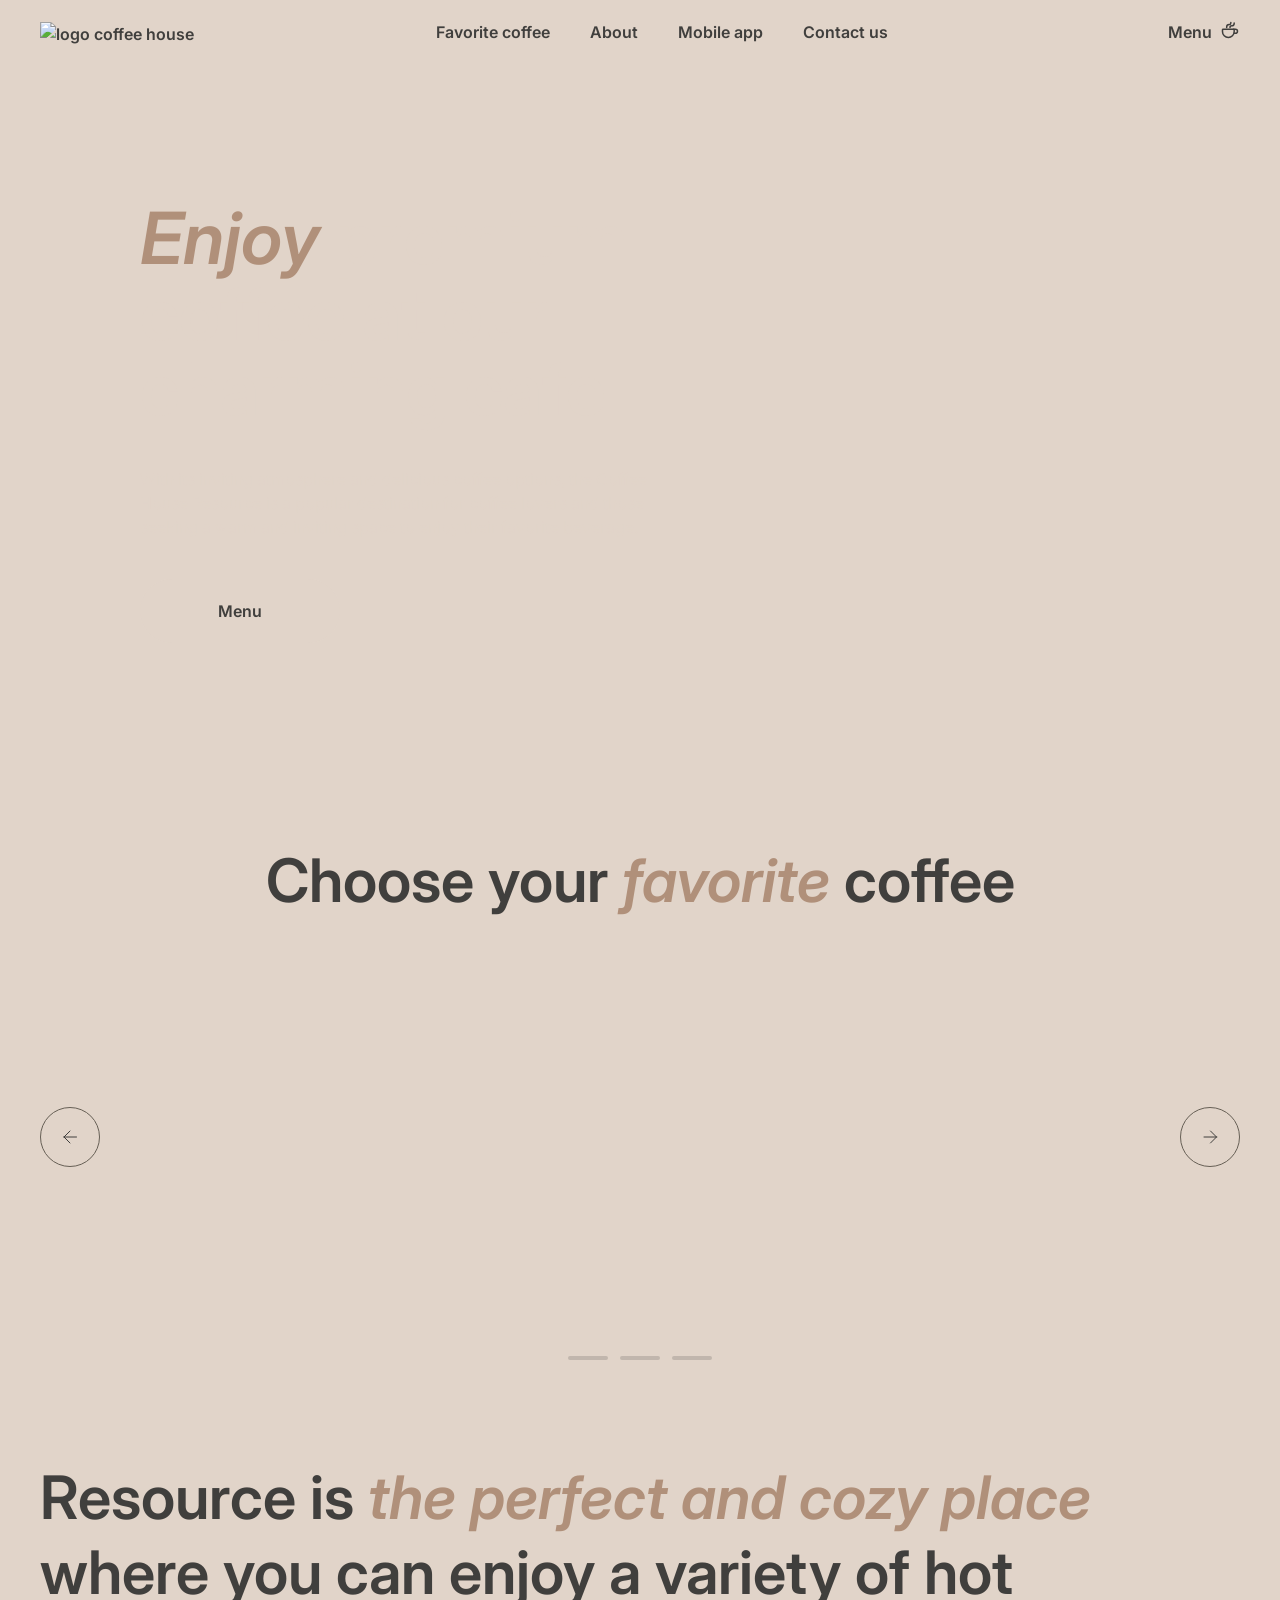
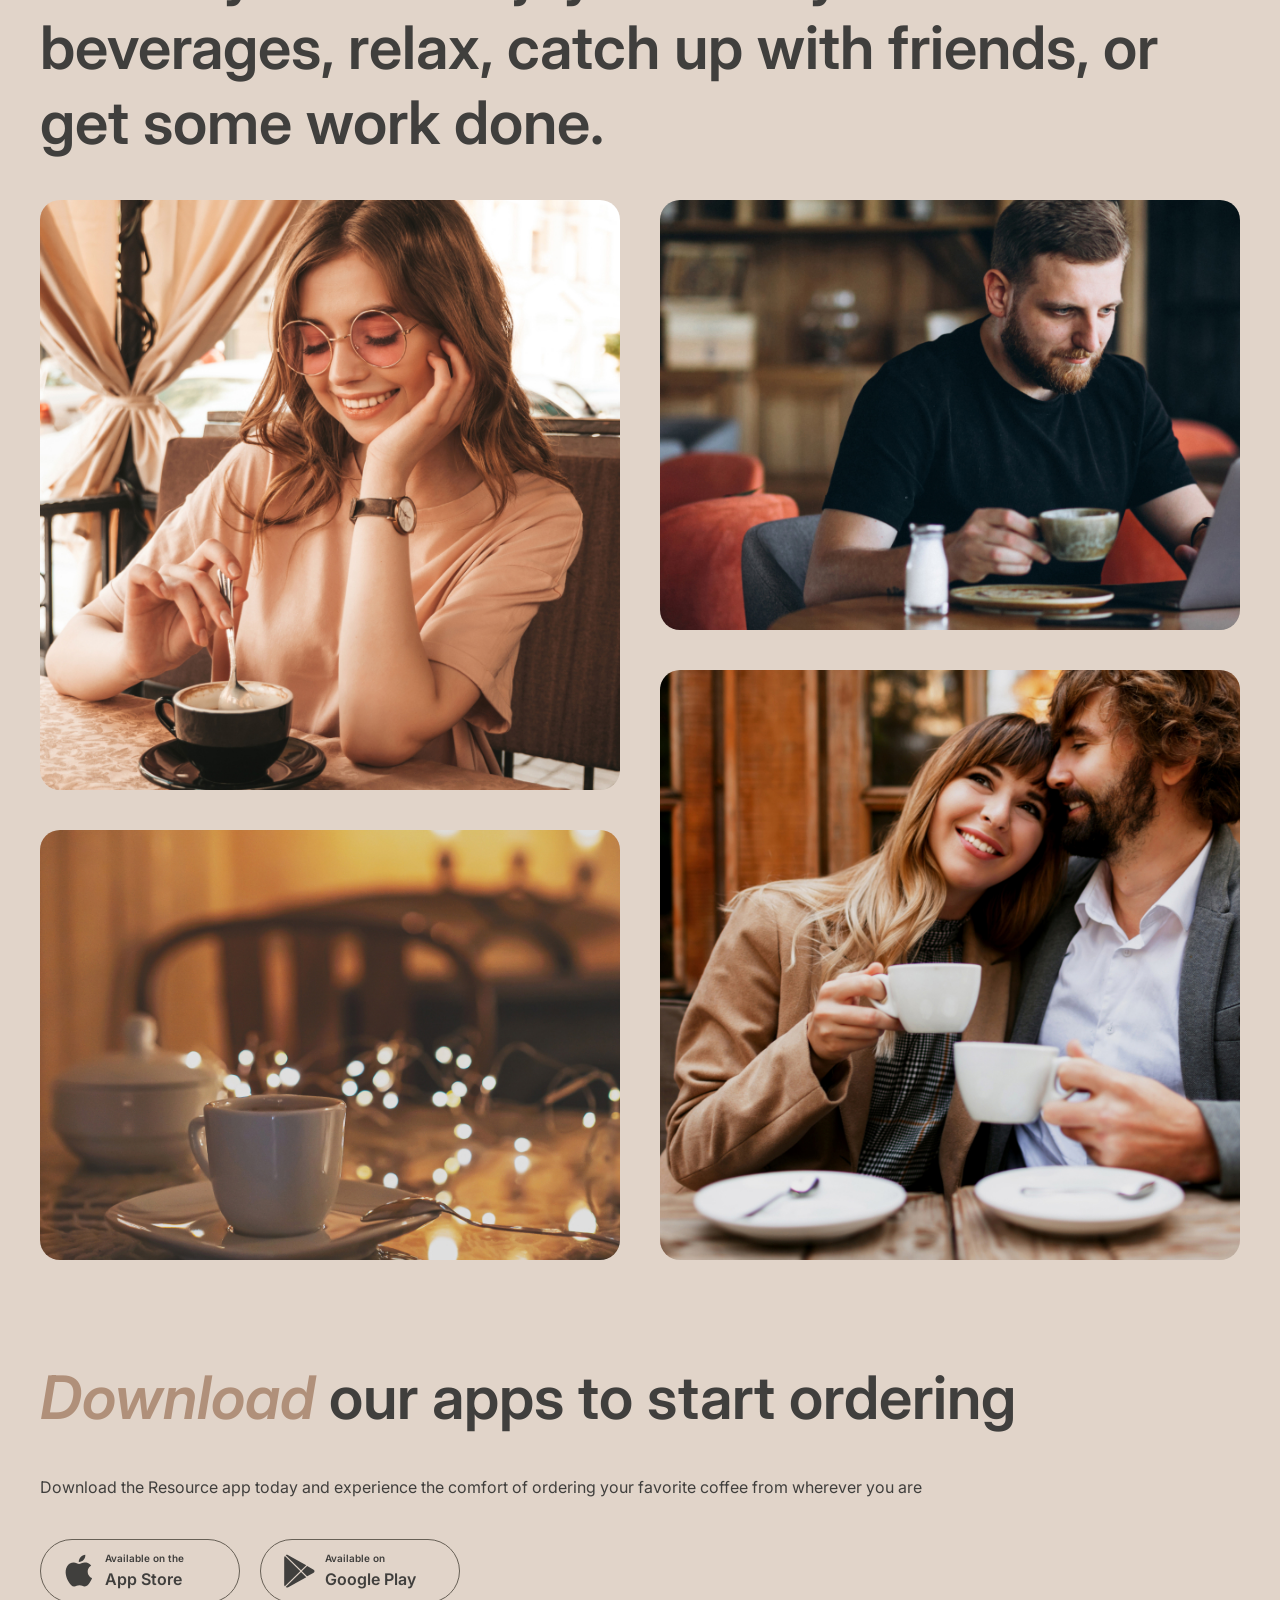
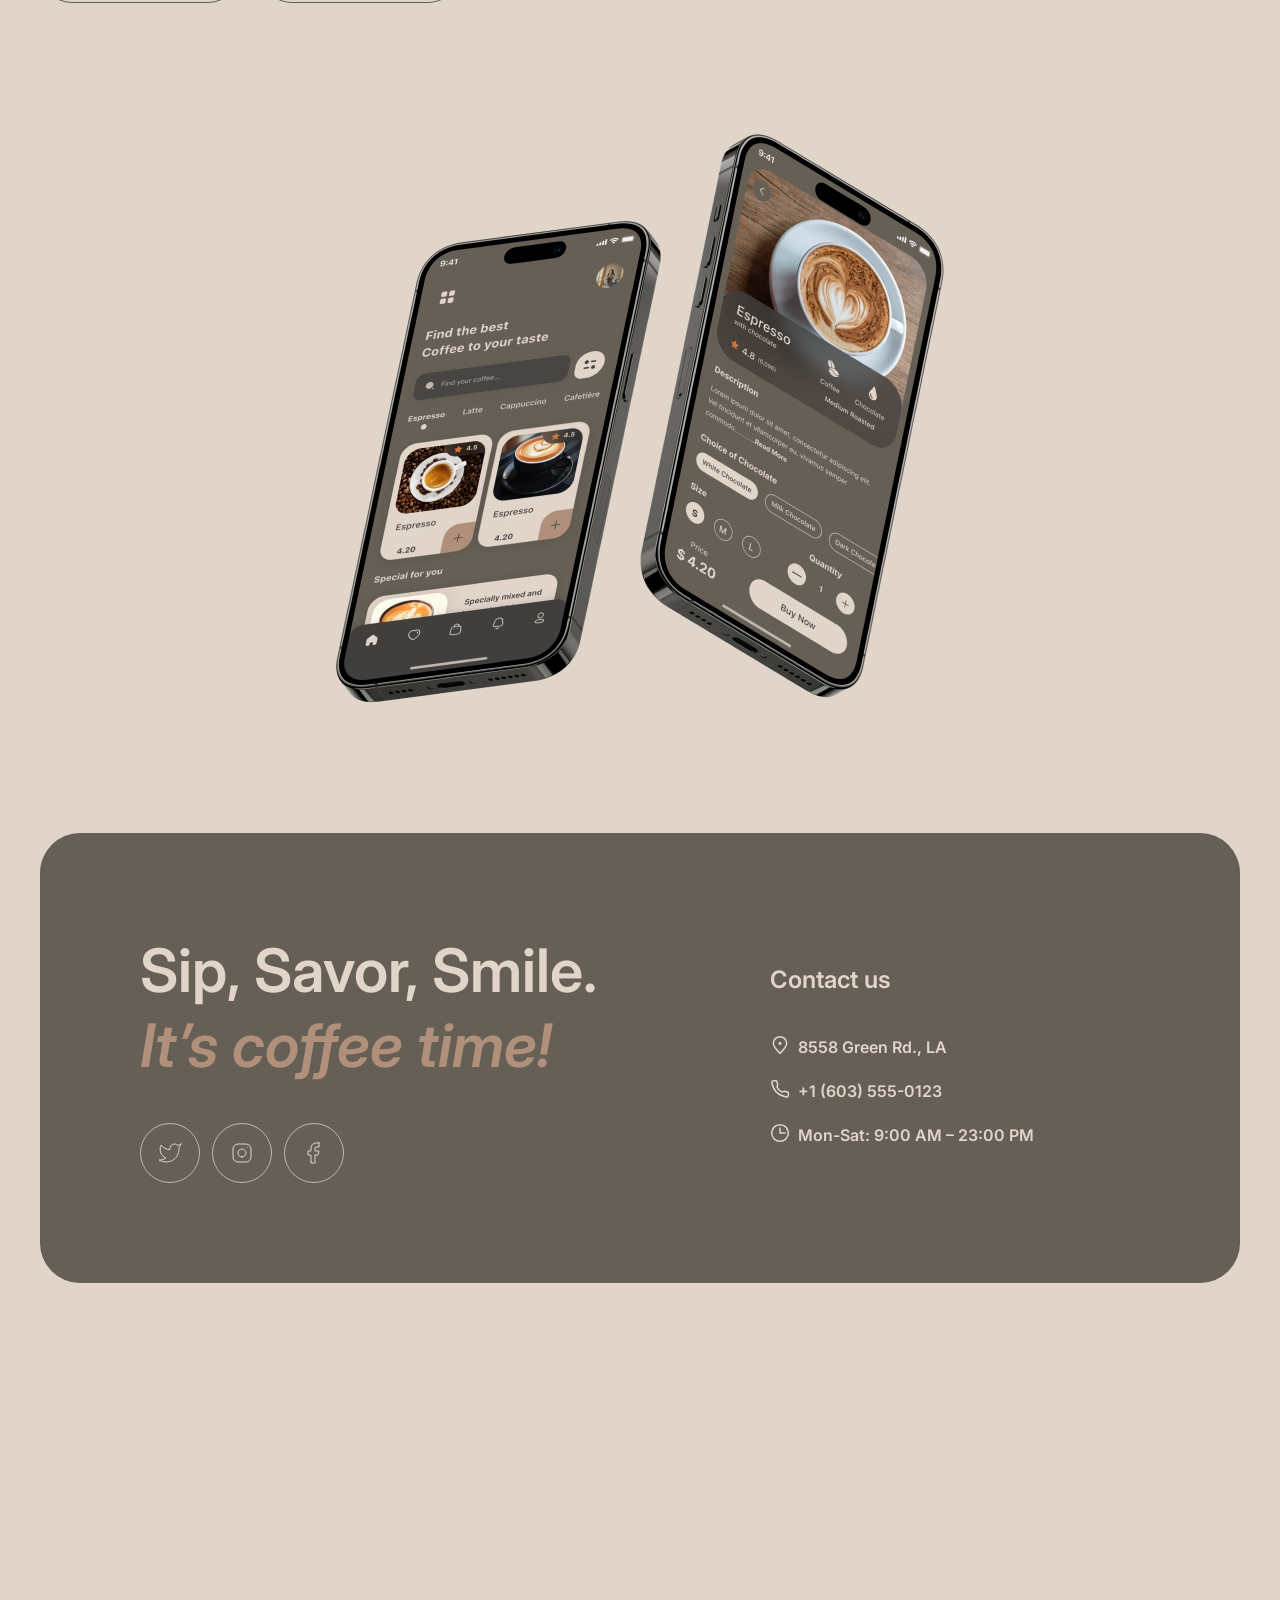
==== commit 9f553e46: "chore: files refactoring" ====
--- a/index.html
+++ b/index.html
@@ -1,307 +1,203 @@
 <!DOCTYPE html>
 <html lang="en">
 <head>
-    <meta charset="UTF-8">
-    <meta name="viewport" content="width=device-width, initial-scale=1.0">
-    <link rel="preconnect" href="https://fonts.googleapis.com">
-    <link rel="preconnect" href="https://fonts.gstatic.com" crossorigin>
-    <link href="https://fonts.googleapis.com/css2?family=Inter:wght@400;600;700&display=swap" rel="stylesheet">
-    <link rel="stylesheet" href="style.css">
-    <link rel="icon" href="favicon.ico">
-    <title>Coffee-House</title>
+  <meta charset="UTF-8">
+  <meta name="viewport" content="width=device-width, initial-scale=1.0">
+  <link rel="preconnect" href="https://fonts.googleapis.com">
+  <link rel="preconnect" href="https://fonts.gstatic.com" crossorigin>
+  <link href="https://fonts.googleapis.com/css2?family=Inter:wght@400;600;700&display=swap" rel="stylesheet">
+  <link rel="stylesheet" href="style.css">
+  <link rel="icon" href="favicon.ico">
+  <title>Coffee-House</title>
 </head>
 <body>
-<div class="wrapper">
+  <div class="wrapper">
     <header class="header">
-        <div class="header__container container">
-            <a href="#!" class="header__logo">
-                <span class="logo-icon">
-                    <svg width="100" height="60" viewBox="0 0 100 60" fill="none" xmlns="http://www.w3.org/2000/svg">
-<path d="M69 25C69 35.4934 60.4934 44 50 44C39.5066 44 31 35.4934 31 25C31 14.5066 39.5066 6 50 6C60.4934 6 69 14.5066 69 25Z"
-      fill="#B0907A"/>
-<path d="M95.6784 22.2913C95.8856 22.2732 96.0534 22.3548 96.1817 22.5364C96.326 22.7165 96.4127 22.9739 96.442 23.3086C96.4922 23.8824 96.4 24.3884 96.1652 24.8265C95.7789 25.5509 95.2359 26.1365 94.5362 26.5832C93.8524 27.0285 93.0084 27.295 92.0042 27.3829C90.4741 27.5168 89.2469 27.1664 88.3226 26.3318C87.3969 25.4812 86.8658 24.2749 86.7291 22.7129C86.6329 21.6131 86.7748 20.5727 87.1547 19.5919C87.5333 18.5951 88.1046 17.7822 88.8687 17.1532C89.6487 16.5229 90.5568 16.1623 91.5928 16.0717C92.5173 15.9908 93.2829 16.2049 93.8895 16.714C94.4948 17.2071 94.8386 17.9239 94.9209 18.8643C95.0171 19.9641 94.7016 20.9473 93.9743 21.814C93.2617 22.6633 91.9772 23.4021 90.1208 24.0303C90.5675 24.73 91.2451 25.0401 92.1537 24.9606C92.8072 24.9035 93.3279 24.7053 93.7158 24.3662C94.1197 24.0257 94.5692 23.4725 95.0643 22.7064C95.2346 22.4506 95.4393 22.3122 95.6784 22.2913ZM91.3914 18.4503C90.8016 18.5019 90.3295 18.8885 89.9751 19.6102C89.6365 20.3304 89.5098 21.1767 89.5949 22.149L89.5991 22.1968C90.5199 21.8914 91.2318 21.4918 91.7347 20.9981C92.2376 20.5044 92.4632 19.9626 92.4117 19.3729C92.3852 19.0701 92.2766 18.8386 92.0859 18.6786C91.9098 18.5013 91.6783 18.4252 91.3914 18.4503Z"
-      fill="currentColor"/>
-<path d="M83.2976 28.1446C81.7356 28.2813 80.4779 27.9497 79.5245 27.1497C78.5857 26.3324 78.0529 25.1985 77.926 23.7481C77.813 22.457 77.969 21.303 78.394 20.2861C78.819 19.2692 79.4149 18.4622 80.1818 17.8651C80.9487 17.268 81.7784 16.9304 82.671 16.8523C83.5477 16.7756 84.2481 16.9793 84.7723 17.4635C85.311 17.9303 85.6159 18.5702 85.6871 19.383C85.7456 20.0525 85.6437 20.6316 85.3813 21.1203C85.1348 21.6076 84.7725 21.8722 84.2944 21.9141C83.9915 21.9406 83.7382 21.8904 83.5344 21.7637C83.3465 21.6356 83.2414 21.444 83.2191 21.189C83.2093 21.0774 83.2141 20.9485 83.2334 20.8023C83.2527 20.6561 83.2676 20.5504 83.278 20.4852C83.3367 20.2392 83.357 20.0125 83.3389 19.8053C83.3208 19.5981 83.2511 19.4436 83.1297 19.3418C83.0243 19.2386 82.876 19.1953 82.6847 19.2121C82.3181 19.2441 81.9901 19.4415 81.7006 19.8041C81.4097 20.1508 81.193 20.6114 81.0506 21.186C80.9081 21.7606 80.8661 22.3826 80.9247 23.0521C81.0865 24.901 81.9723 25.7551 83.5821 25.6142C84.2356 25.557 84.9181 25.2805 85.6296 24.7846C86.3556 24.2714 87.0469 23.5444 87.7034 22.6036C87.8752 22.3637 88.0806 22.2333 88.3197 22.2124C88.5269 22.1942 88.6946 22.2759 88.8229 22.4574C88.9672 22.6375 89.054 22.895 89.0832 23.2297C89.1362 23.8354 89.028 24.3427 88.7587 24.7518C88.0904 25.7418 87.2526 26.5378 86.2452 27.1399C85.2524 27.7247 84.2699 28.0596 83.2976 28.1446Z"
-      fill="currentColor"/>
-<path d="M69.548 29.3476C68.9423 29.4006 68.4841 29.1195 68.1733 28.5042C67.8784 27.8876 67.6696 26.8779 67.5469 25.4753C67.3656 23.4032 67.4882 21.4089 67.9148 19.4924C68.0179 19.0177 68.2197 18.6627 68.5203 18.4276C68.8355 18.1752 69.288 18.0232 69.8778 17.9716C70.1965 17.9437 70.4232 17.964 70.5577 18.0326C70.6921 18.1011 70.7692 18.2469 70.7887 18.4701C70.811 18.7251 70.7416 19.3094 70.5806 20.2229C70.477 20.8744 70.3983 21.4434 70.3445 21.93C70.2907 22.4165 70.2626 23.0132 70.2602 23.7201C70.6663 22.3033 71.1584 21.136 71.7366 20.2181C72.3148 19.3002 72.8987 18.6308 73.4883 18.2098C74.0938 17.7874 74.6595 17.5532 75.1855 17.5072C76.2215 17.4166 76.7849 17.8893 76.8755 18.9253C76.8936 19.1325 76.8658 19.6409 76.7921 20.4504C76.7204 21.0991 76.6915 21.5032 76.7054 21.6626C76.7542 22.2204 76.9779 22.4819 77.3764 22.4471C77.8227 22.408 78.3658 22.0072 79.0057 21.2445C79.1948 21.0191 79.4009 20.8967 79.6241 20.8772C79.8313 20.8591 79.9991 20.9408 80.1274 21.1223C80.2702 21.2864 80.3549 21.5199 80.3814 21.8228C80.433 22.4125 80.314 22.8887 80.0245 23.2513C79.6187 23.7526 79.1275 24.1971 78.5511 24.5848C77.9893 24.9552 77.3736 25.1697 76.7042 25.2282C75.8594 25.3021 75.1951 25.1434 74.7111 24.7521C74.2431 24.3594 73.977 23.7965 73.9129 23.0633C73.892 22.8242 73.895 22.583 73.9219 22.3397C73.9258 22.0182 73.923 21.8016 73.9132 21.69C73.8909 21.435 73.7921 21.3151 73.6167 21.3305C73.3777 21.3514 73.0826 21.6503 72.7315 22.2271C72.395 22.7865 72.0738 23.5213 71.768 24.4314C71.4621 25.3415 71.2322 26.2932 71.0782 27.2864C70.9684 28.0509 70.8058 28.5791 70.5904 28.8709C70.3896 29.1455 70.0421 29.3044 69.548 29.3476Z"
-      fill="currentColor"/>
-<path d="M59.2452 30.2488C58.5279 30.3116 57.9096 30.0364 57.3902 29.4233C56.8853 28.7929 56.5897 27.9836 56.5032 26.9954C56.3986 25.8 56.3828 24.7012 56.4557 23.699C56.5273 22.6809 56.6975 21.5979 56.9665 20.4501C57.0841 19.958 57.2772 19.5958 57.546 19.3635C57.8148 19.1312 58.26 18.9878 58.8816 18.9334C59.2323 18.9028 59.4762 18.9376 59.6135 19.038C59.7667 19.1371 59.8531 19.2981 59.8726 19.5213C59.8838 19.6488 59.8337 20.0868 59.7226 20.8354C59.6148 21.4391 59.534 21.9842 59.4802 22.4707C59.3078 24.1722 59.246 25.3019 59.2948 25.8598C59.3241 26.1945 59.3849 26.4301 59.4771 26.5666C59.568 26.6871 59.7011 26.7397 59.8764 26.7244C60.1155 26.7035 60.3895 26.4386 60.6983 25.9297C61.023 25.4195 61.3421 24.6608 61.6555 23.6536C61.9849 22.6451 62.2788 21.4148 62.5372 19.9627C62.6229 19.4734 62.7842 19.114 63.0211 18.8845C63.2739 18.6535 63.6633 18.5151 64.1893 18.4691C64.5559 18.437 64.8151 18.4625 64.967 18.5456C65.1174 18.6127 65.203 18.7658 65.224 19.0049C65.2588 19.4034 65.1551 20.5127 64.9128 22.3327C64.645 24.412 64.532 25.6907 64.5739 26.1688C64.6004 26.4717 64.685 26.7052 64.8279 26.8694C64.9693 27.0176 65.1437 27.0827 65.3509 27.0645C65.6697 27.0366 66.0275 26.8126 66.4244 26.3924C66.8358 25.9549 67.3698 25.2657 68.0263 24.3249C68.198 24.0851 68.4035 23.9547 68.6425 23.9337C68.8498 23.9156 69.0175 23.9973 69.1458 24.1788C69.2901 24.3589 69.3768 24.6163 69.4061 24.9511C69.4619 25.5886 69.3537 26.096 69.0815 26.4731C68.4701 27.3779 67.7896 28.1361 67.04 28.7477C66.3064 29.358 65.4375 29.707 64.4334 29.7949C63.6683 29.8618 63.0766 29.6165 62.6585 29.0588C62.2562 28.4997 62.0084 27.6862 61.9149 26.6183C61.7388 27.7259 61.4055 28.5982 60.9152 29.2354C60.4235 29.8566 59.8668 30.1944 59.2452 30.2488Z"
-      fill="currentColor"/>
-<path d="M57.5606 22.8796C57.7678 22.8614 57.9362 22.9511 58.0659 23.1485C58.1956 23.346 58.2744 23.6041 58.3023 23.9229C58.3692 24.688 58.1779 25.1625 57.7282 25.3463C56.8011 25.7647 55.7659 26.048 54.6225 26.1963C54.4367 27.5616 53.9332 28.6898 53.1117 29.5808C52.2888 30.4559 51.3115 30.9429 50.1799 31.0419C49.2235 31.1256 48.3824 30.9663 47.6566 30.564C46.9467 30.1603 46.383 29.5913 45.9654 28.8569C45.5478 28.1225 45.3 27.309 45.2219 26.4164C45.1159 25.205 45.2529 24.1089 45.6328 23.1281C46.0114 22.1313 46.5841 21.3343 47.351 20.7372C48.1165 20.1242 48.9933 19.7744 49.9816 19.688C51.1929 19.582 52.2022 19.9193 53.0093 20.6999C53.8309 21.4632 54.3592 22.453 54.5941 23.6691C55.339 23.5558 56.2177 23.3183 57.23 22.9567C57.3547 22.9136 57.4649 22.8879 57.5606 22.8796ZM50.1494 28.4908C50.6595 28.4462 51.0797 28.2007 51.41 27.7542C51.7563 27.3063 51.959 26.6863 52.0182 25.8941C51.4948 25.6026 51.0739 25.1977 50.7555 24.6795C50.4531 24.1599 50.2754 23.5972 50.2224 22.9916C50.2001 22.7365 50.2017 22.4794 50.2272 22.2202L50.1076 22.2307C49.4701 22.2864 48.9633 22.644 48.5873 23.3032C48.2259 23.9452 48.094 24.824 48.1916 25.9398C48.2683 26.8164 48.4942 27.4712 48.8694 27.9042C49.2605 28.3357 49.6872 28.5313 50.1494 28.4908Z"
-      fill="currentColor"/>
-<path d="M40.3093 32.4354C39.4805 32.508 38.8262 32.3725 38.3464 32.029C37.8826 31.6841 37.6298 31.2726 37.5879 30.7944C37.5517 30.38 37.6717 30.0081 37.9481 29.6787C38.2244 29.3494 38.6575 29.1589 39.2472 29.1073C39.4544 29.0892 39.6956 29.0922 39.9708 29.1163C40.2604 29.1231 40.4777 29.1282 40.6226 29.1316C40.5704 28.7185 40.4406 28.3364 40.2332 27.9851C40.0417 27.6325 39.8038 27.3 39.5195 26.9876C39.2338 26.6592 38.9682 26.3773 38.7228 26.1418C38.3109 27.1254 37.8851 27.9497 37.4454 28.6145C37.0216 29.278 36.5472 29.9137 36.0222 30.5218C35.7604 30.8338 35.4701 31.0038 35.1513 31.0316C34.8963 31.054 34.6814 30.9844 34.5067 30.823C34.3306 30.6457 34.2307 30.4216 34.207 30.1506C34.1791 29.8318 34.2648 29.5272 34.4643 29.2367L34.7416 28.827C35.5235 27.6664 36.1068 26.7159 36.4918 25.9756C36.7223 25.4896 36.9874 24.8481 37.2871 24.0509C37.5853 23.2379 37.8735 22.4016 38.1517 21.542C38.3932 20.8142 38.9921 20.4085 39.9484 20.3248C40.3947 20.2858 40.709 20.2984 40.8913 20.3628C41.0736 20.4271 41.1725 20.547 41.1878 20.7223C41.1962 20.8179 41.1775 20.9722 41.1319 21.1849C41.0863 21.3977 41.0167 21.6126 40.9233 21.8296C40.6866 22.4285 40.5857 22.9272 40.6205 23.3257C40.6415 23.5647 40.7442 23.8208 40.9286 24.0937C41.1291 24.3653 41.4235 24.7009 41.8118 25.1006C42.3804 25.7254 42.8131 26.2657 43.11 26.7216C43.4214 27.1601 43.6015 27.6583 43.6503 28.2162C43.6642 28.3756 43.6678 28.6001 43.6611 28.8898C44.4156 28.5187 45.2617 27.6335 46.1993 26.2345C46.371 25.9946 46.5765 25.8642 46.8155 25.8433C47.0227 25.8252 47.1905 25.9069 47.3188 26.0884C47.4631 26.2685 47.5498 26.5259 47.5791 26.8606C47.6321 27.4663 47.5239 27.9737 47.2545 28.3827C46.544 29.4407 45.8382 30.185 45.1371 30.6158C44.4505 31.0292 43.5747 31.2985 42.5095 31.4238C41.9194 32.0215 41.186 32.3587 40.3093 32.4354Z"
-      fill="currentColor"/>
-<path d="M36.6171 26.7357C36.8243 26.7175 36.9921 26.7992 37.1204 26.9807C37.2646 27.1608 37.3514 27.4183 37.3807 27.753C37.4365 28.3905 37.3283 28.8979 37.0561 29.2751C36.5291 30.0439 35.7502 30.7786 34.7193 31.4791C33.7044 32.1782 32.5833 32.5815 31.3559 32.6888C29.6823 32.8353 28.3436 32.4947 27.3396 31.667C26.3356 30.8394 25.7646 29.6365 25.6266 28.0586C25.5304 26.9588 25.6722 25.9185 26.0522 24.9376C26.4308 23.9408 27.0021 23.1279 27.7662 22.4989C28.5462 21.8686 29.4542 21.508 30.4903 21.4174C31.4147 21.3365 32.1803 21.5506 32.787 22.0597C33.3923 22.5528 33.7361 23.2696 33.8183 24.21C33.9145 25.3098 33.599 26.293 32.8718 27.1597C32.1591 28.009 30.8826 28.7471 29.0422 29.3739C29.5048 30.0722 30.294 30.3726 31.4098 30.275C32.127 30.2122 32.9183 29.894 33.7836 29.3204C34.6634 28.7295 35.4025 27.9983 36.0009 27.1269C36.1726 26.887 36.378 26.7566 36.6171 26.7357ZM30.2888 23.796C29.6991 23.8476 29.227 24.2342 28.8725 24.9559C28.534 25.6761 28.4073 26.5224 28.4923 27.4947L28.4965 27.5425C29.4174 27.2371 30.1293 26.8375 30.6322 26.3438C31.1351 25.8501 31.3607 25.3083 31.3091 24.7186C31.2826 24.4158 31.174 24.1843 30.9834 24.0243C30.8072 23.847 30.5757 23.7709 30.2888 23.796Z"
-      fill="currentColor"/>
-<path d="M27.6906 27.5167C27.8978 27.4986 28.0656 27.5803 28.1939 27.7618C28.3382 27.9419 28.4249 28.1993 28.4542 28.5341C28.5086 29.1557 28.4004 29.6631 28.1296 30.0561C27.4454 31.0476 26.7351 31.8324 25.9987 32.4108C25.261 32.9733 24.3581 33.3012 23.2902 33.3946C22.2541 33.4853 21.3451 33.2837 20.5631 32.79C19.797 32.2949 19.028 31.3985 18.256 30.1009C17.6351 29.063 17.151 28.3023 16.8035 27.8188C16.4547 27.3193 16.119 26.9712 15.7967 26.7745C15.4903 26.5765 15.1198 26.4724 14.6852 26.4622C14.6508 26.8025 14.5595 27.8705 14.4114 29.6663C14.3537 30.4744 14.3165 30.9675 14.3 31.1456C14.2256 32.1319 13.9724 32.9089 13.5402 33.4767C13.1067 34.0286 12.4038 34.3471 11.4315 34.4321C10.3636 34.5256 9.38799 34.2977 8.50477 33.7486C7.63609 33.1822 6.9298 32.3606 6.38589 31.2839C5.84059 30.1913 5.50518 28.9277 5.37968 27.4932C5.1454 24.8154 5.40544 22.4638 6.15978 20.4383C6.93006 18.4115 8.10738 16.8148 9.69174 15.6483C11.2906 14.4644 13.1899 13.7763 15.3895 13.5838C16.9196 13.45 18.223 13.5688 19.2994 13.9404C20.3759 14.312 21.1968 14.8826 21.762 15.6523C22.3432 16.4206 22.6784 17.3148 22.7676 18.3349C22.8457 19.2275 22.7073 20.1229 22.3522 21.0213C22.0117 21.9023 21.4476 22.7066 20.66 23.434C19.8724 24.1614 18.8869 24.7375 17.7034 25.1622C18.4866 25.3025 19.1057 25.5856 19.5605 26.0116C20.0154 26.4376 20.4891 27.0787 20.9816 27.9351C21.5115 28.8524 22.0112 29.5153 22.4806 29.924C22.966 30.3312 23.4955 30.5098 24.0693 30.4596C24.5794 30.4149 25.0509 30.205 25.4838 29.8299C25.9154 29.4388 26.4456 28.7981 27.0744 27.9079C27.2461 27.6681 27.4515 27.5377 27.6906 27.5167ZM11.3837 26.727C10.8418 26.7744 10.4561 26.6797 10.2266 26.4428C10.013 26.2045 9.89225 25.9259 9.86436 25.6071C9.8309 25.2246 9.92394 24.9113 10.1435 24.6672C10.379 24.4218 10.6562 24.2851 10.9749 24.2572L11.5727 24.2049C11.691 22.6206 11.8123 21.2528 11.9364 20.1016C12.053 19.0474 12.6771 18.4708 13.8088 18.3718C14.7173 18.2923 15.2071 18.659 15.2782 19.4719C15.2936 19.6473 15.2975 19.7835 15.2899 19.8805L14.9199 23.9121C15.7764 23.789 16.5393 23.5134 17.2085 23.0855C17.8937 22.6561 18.4149 22.0966 18.7722 21.4068C19.1454 20.7156 19.2957 19.9556 19.2232 19.1268C19.1353 18.1226 18.7236 17.3636 17.988 16.8498C17.2524 16.3359 16.2232 16.1369 14.9002 16.2526C13.3382 16.3893 12.0016 16.8997 10.8904 17.7839C9.79381 18.6508 8.98568 19.8779 8.46605 21.4653C7.94503 23.0366 7.78003 24.9142 7.97108 27.0978C8.06033 28.1179 8.24063 28.9855 8.51198 29.7006C8.78334 30.4157 9.08648 30.9432 9.42139 31.2834C9.75631 31.6235 10.0592 31.7817 10.3302 31.7579C10.5374 31.7398 10.6957 31.6216 10.8051 31.4032C10.9304 31.1834 11.0127 30.839 11.052 30.3698L11.3837 26.727Z"
-      fill="currentColor"/>
-<path d="M78.4033 54.0001V48.1819H82.1874V49.0654H79.4573V50.645H81.9914V51.5285H79.4573V53.1165H82.2101V54.0001H78.4033Z"
-      fill="currentColor"/>
-<path d="M75.9698 49.7813C75.9433 49.5332 75.8316 49.34 75.6346 49.2017C75.4395 49.0635 75.1857 48.9943 74.8732 48.9943C74.6535 48.9943 74.4651 49.0275 74.3079 49.0938C74.1507 49.1601 74.0304 49.25 73.9471 49.3637C73.8638 49.4773 73.8211 49.607 73.8192 49.7529C73.8192 49.8741 73.8467 49.9792 73.9016 50.0682C73.9585 50.1572 74.0352 50.233 74.1317 50.2955C74.2283 50.3561 74.3353 50.4072 74.4528 50.4489C74.5702 50.4906 74.6886 50.5256 74.8079 50.554L75.3533 50.6904C75.573 50.7415 75.7842 50.8106 75.9869 50.8977C76.1914 50.9849 76.3742 51.0947 76.5352 51.2273C76.698 51.3599 76.8268 51.5199 76.9215 51.7074C77.0162 51.8949 77.0636 52.1146 77.0636 52.3665C77.0636 52.7074 76.9764 53.0076 76.8022 53.2671C76.628 53.5246 76.3761 53.7263 76.0465 53.8722C75.7189 54.0161 75.3221 54.0881 74.8562 54.0881C74.4035 54.0881 74.0105 54.018 73.6772 53.8779C73.3458 53.7377 73.0863 53.5332 72.8988 53.2642C72.7132 52.9953 72.6128 52.6676 72.5977 52.2813H73.6346C73.6497 52.4839 73.7122 52.6525 73.8221 52.787C73.9319 52.9214 74.0749 53.0218 74.2511 53.0881C74.4291 53.1544 74.628 53.1875 74.8477 53.1875C75.0768 53.1875 75.2776 53.1534 75.4499 53.0852C75.6242 53.0152 75.7605 52.9186 75.859 52.7955C75.9575 52.6705 76.0077 52.5246 76.0096 52.358C76.0077 52.2065 75.9632 52.0815 75.8761 51.983C75.7889 51.8826 75.6668 51.7993 75.5096 51.733C75.3543 51.6648 75.1725 51.6042 74.9641 51.5512L74.3022 51.3807C73.823 51.2576 73.4442 51.071 73.1658 50.821C72.8893 50.5692 72.7511 50.2349 72.7511 49.8182C72.7511 49.4754 72.8439 49.1752 73.0295 48.9176C73.217 48.6601 73.4717 48.4602 73.7937 48.3182C74.1156 48.1743 74.4802 48.1023 74.8874 48.1023C75.3003 48.1023 75.6621 48.1743 75.9727 48.3182C76.2852 48.4602 76.5304 48.6582 76.7085 48.912C76.8865 49.1638 76.9783 49.4536 76.984 49.7813H75.9698Z"
-      fill="currentColor"/>
-<path d="M70.2086 48.1819H71.2626V51.983C71.2626 52.3997 71.1641 52.7662 70.9672 53.0825C70.7721 53.3987 70.4975 53.6459 70.1433 53.8239C69.7891 54.0001 69.3753 54.0881 68.9018 54.0881C68.4264 54.0881 68.0117 54.0001 67.6575 53.8239C67.3033 53.6459 67.0287 53.3987 66.8336 53.0825C66.6386 52.7662 66.541 52.3997 66.541 51.983V48.1819H67.595V51.895C67.595 52.1374 67.648 52.3533 67.7541 52.5427C67.862 52.7321 68.0136 52.8807 68.2086 52.9887C68.4037 53.0948 68.6348 53.1478 68.9018 53.1478C69.1689 53.1478 69.3999 53.0948 69.595 52.9887C69.792 52.8807 69.9435 52.7321 70.0495 52.5427C70.1556 52.3533 70.2086 52.1374 70.2086 51.895V48.1819Z"
-      fill="currentColor"/>
-<path d="M65.1444 51.0909C65.1444 51.7178 65.027 52.2548 64.7922 52.7017C64.5592 53.1468 64.241 53.4877 63.8376 53.7245C63.4361 53.9612 62.9806 54.0796 62.4711 54.0796C61.9617 54.0796 61.5052 53.9612 61.1018 53.7245C60.7003 53.4858 60.3821 53.144 60.1473 52.6989C59.9143 52.2519 59.7979 51.7159 59.7979 51.0909C59.7979 50.464 59.9143 49.9281 60.1473 49.483C60.3821 49.036 60.7003 48.6942 61.1018 48.4574C61.5052 48.2207 61.9617 48.1023 62.4711 48.1023C62.9806 48.1023 63.4361 48.2207 63.8376 48.4574C64.241 48.6942 64.5592 49.036 64.7922 49.483C65.027 49.9281 65.1444 50.464 65.1444 51.0909ZM64.0848 51.0909C64.0848 50.6496 64.0157 50.2775 63.8774 49.9745C63.741 49.6695 63.5516 49.4394 63.3092 49.2841C63.0668 49.1269 62.7874 49.0483 62.4711 49.0483C62.1549 49.0483 61.8755 49.1269 61.6331 49.2841C61.3907 49.4394 61.2003 49.6695 61.0621 49.9745C60.9257 50.2775 60.8575 50.6496 60.8575 51.0909C60.8575 51.5322 60.9257 51.9053 61.0621 52.2102C61.2003 52.5133 61.3907 52.7434 61.6331 52.9006C61.8755 53.0559 62.1549 53.1335 62.4711 53.1335C62.7874 53.1335 63.0668 53.0559 63.3092 52.9006C63.5516 52.7434 63.741 52.5133 63.8774 52.2102C64.0157 51.9053 64.0848 51.5322 64.0848 51.0909Z"
-      fill="currentColor"/>
-<path d="M53.5918 54.0001V48.1819H54.6458V50.645H57.3418V48.1819H58.3986V54.0001H57.3418V51.5285H54.6458V54.0001H53.5918Z"
-      fill="currentColor"/>
-<path d="M45.9482 54.0001V48.1819H49.7323V49.0654H47.0022V50.645H49.5363V51.5285H47.0022V53.1165H49.7551V54.0001H45.9482Z"
-      fill="currentColor"/>
-<path d="M40.6895 54.0001V48.1819H44.4735V49.0654H41.7434V50.645H44.2775V51.5285H41.7434V53.1165H44.4963V54.0001H40.6895Z"
-      fill="currentColor"/>
-<path d="M35.6016 54.0001V48.1819H39.3288V49.0654H36.6555V50.645H39.0732V51.5285H36.6555V54.0001H35.6016Z"
-      fill="currentColor"/>
-<path d="M30.5137 54.0001V48.1819H34.2409V49.0654H31.5676V50.645H33.9853V51.5285H31.5676V54.0001H30.5137Z"
-      fill="currentColor"/>
-<path d="M29.1181 51.0909C29.1181 51.7178 29.0007 52.2548 28.7658 52.7017C28.5328 53.1468 28.2147 53.4877 27.8113 53.7245C27.4097 53.9612 26.9542 54.0796 26.4448 54.0796C25.9353 54.0796 25.4789 53.9612 25.0755 53.7245C24.6739 53.4858 24.3558 53.144 24.1209 52.6989C23.888 52.2519 23.7715 51.7159 23.7715 51.0909C23.7715 50.464 23.888 49.9281 24.1209 49.483C24.3558 49.036 24.6739 48.6942 25.0755 48.4574C25.4789 48.2207 25.9353 48.1023 26.4448 48.1023C26.9542 48.1023 27.4097 48.2207 27.8113 48.4574C28.2147 48.6942 28.5328 49.036 28.7658 49.483C29.0007 49.9281 29.1181 50.464 29.1181 51.0909ZM28.0584 51.0909C28.0584 50.6496 27.9893 50.2775 27.851 49.9745C27.7147 49.6695 27.5253 49.4394 27.2828 49.2841C27.0404 49.1269 26.7611 49.0483 26.4448 49.0483C26.1285 49.0483 25.8491 49.1269 25.6067 49.2841C25.3643 49.4394 25.1739 49.6695 25.0357 49.9745C24.8993 50.2775 24.8311 50.6496 24.8311 51.0909C24.8311 51.5322 24.8993 51.9053 25.0357 52.2102C25.1739 52.5133 25.3643 52.7434 25.6067 52.9006C25.8491 53.0559 26.1285 53.1335 26.4448 53.1335C26.7611 53.1335 27.0404 53.0559 27.2828 52.9006C27.5253 52.7434 27.7147 52.5133 27.851 52.2102C27.9893 51.9053 28.0584 51.5322 28.0584 51.0909Z"
-      fill="currentColor"/>
-<path d="M22.5536 50.1449H21.4911C21.4608 49.9707 21.4049 49.8163 21.3235 49.6818C21.2421 49.5455 21.1407 49.4299 21.0195 49.3352C20.8983 49.2406 20.7601 49.1695 20.6048 49.1222C20.4513 49.0729 20.2856 49.0483 20.1076 49.0483C19.7913 49.0483 19.511 49.1279 19.2667 49.287C19.0224 49.4442 18.8311 49.6752 18.6928 49.9801C18.5546 50.2832 18.4854 50.6534 18.4854 51.0909C18.4854 51.536 18.5546 51.911 18.6928 52.2159C18.833 52.519 19.0243 52.7481 19.2667 52.9034C19.511 53.0568 19.7904 53.1335 20.1048 53.1335C20.279 53.1335 20.4419 53.1108 20.5934 53.0654C20.7468 53.018 20.8841 52.9489 21.0053 52.858C21.1284 52.7671 21.2317 52.6553 21.315 52.5227C21.4002 52.3902 21.4589 52.2387 21.4911 52.0682L22.5536 52.0739C22.5138 52.3504 22.4277 52.6099 22.2951 52.8523C22.1644 53.0947 21.993 53.3087 21.7809 53.4943C21.5688 53.6781 21.3207 53.822 21.0366 53.9262C20.7525 54.0284 20.4371 54.0796 20.0906 54.0796C19.5792 54.0796 19.1228 53.9612 18.7212 53.7245C18.3197 53.4877 18.0034 53.1459 17.7724 52.6989C17.5413 52.2519 17.4258 51.7159 17.4258 51.0909C17.4258 50.464 17.5423 49.9281 17.7752 49.483C18.0082 49.036 18.3254 48.6942 18.7269 48.4574C19.1284 48.2207 19.583 48.1023 20.0906 48.1023C20.4144 48.1023 20.7156 48.1477 20.994 48.2387C21.2724 48.3296 21.5205 48.4631 21.7383 48.6392C21.9561 48.8135 22.1351 49.0275 22.2752 49.2813C22.4173 49.5332 22.5101 49.821 22.5536 50.1449Z"
-      fill="currentColor"/>
-</svg>
-
-                </span>
-            </a>
-            <div class="header__nav-container">
-                <nav class="header__nav">
-                    <ul class="header__list">
-                        <li class="header__item"><a href="#favorite" class="header__item-link">Favorite coffee</a></li>
-                        <li class="header__item"><a href="#about" class="header__item-link">About</a></li>
-                        <li class="header__item"><a href="#mobile" class="header__item-link">Mobile app</a></li>
-                        <li class="header__item"><a href="#footer" class="header__item-link">Contact us</a></li>
-                    </ul>
-                </nav>
-
-                <div class="header__buttons">
-                    <button class="header__theme-toggle" type="button">
-                        <span class="theme-toggle__icon theme-toggle__icon--sun">
-                            <img src="./assets/svg/sun.svg" alt="">
-                        </span>
-                        <span class="theme-toggle__icon theme-toggle__icon--moon">
-                            <svg width="18" height="18" viewBox="0 0 18 18">
-    <path
-            d="M9 0C4.03 0 0 4.03 0 9C0 13.97 4.03 18 9 18C13.97 18 18 13.97 18 9C18 8.54 17.96 8.08 17.9 7.64C16.92 9.01 15.32 9.9 13.5 9.9C10.52 9.9 8.1 7.48 8.1 4.5C8.1 2.69 8.99 1.08 10.36 0.0999999C9.92 0.0399999 9.46 0 9 0Z"
-            fill="currentColor"
-    />
-  </svg>
-                        </span>
-                    </button>
-                    <a href="menu" class="header__link-menu menu-link">
-                        <div class="menu-link__text">Menu</div>
-                        <span class="menu-link__icon">
-                            <svg width="20" height="20" viewBox="0 0 20 20" fill="none"
-                                 xmlns="http://www.w3.org/2000/svg">
-                            <path d="M14.167 9.76667V11.6667C14.167 14.8883 11.5553 17.5 8.33366 17.5C5.112 17.5 2.50033 14.8883 2.50033 11.6667V9.76667C2.50033 9.4353 2.76896 9.16667 3.10033 9.16667H13.567C13.8984 9.16667 14.167 9.4353 14.167 9.76667Z"
-                                  stroke="currentColor" stroke-width="1.5" stroke-linecap="round"
-                                  stroke-linejoin="round"/>
-                            <path d="M10.0003 7.50008C10.0003 6.66675 10.5956 5.83341 11.786 5.83341V5.83341C13.101 5.83341 14.167 4.76743 14.167 3.45246V2.91675"
-                                  stroke="currentColor" stroke-width="1.5" stroke-linecap="round"
-                                  stroke-linejoin="round"/>
-                            <path d="M6.66634 7.5V7.08333C6.66634 5.70262 7.78563 4.58333 9.16634 4.58333V4.58333C10.0868 4.58333 10.833 3.83714 10.833 2.91667V2.5"
-                                  stroke="currentColor" stroke-width="1.5" stroke-linecap="round"
-                                  stroke-linejoin="round"/>
-                            <path d="M13.333 9.16675H15.4163C16.5669 9.16675 17.4997 10.0995 17.4997 11.2501C17.4997 12.4007 16.5669 13.3334 15.4163 13.3334H14.1663"
-                                  stroke="currentColor" stroke-width="1.5" stroke-linecap="round"
-                                  stroke-linejoin="round"/>
-                        </svg>
-                        </span>
-                    </a>
-                </div>
-
-            </div>
-            <div class="burger">
-                <span class="burger__line"></span>
-            </div>
-        </div>
+      <div class="header__container container">
+        <a href="#!" class="header__logo">
+          <img src="assets/svg/logo.svg" alt="logo coffee house">
+        </a>
+        <div class="header__nav-container">
+          <nav class="header__nav">
+            <ul class="header__list">
+              <li class="header__item"><a href="#favorite" class="header__item-link">Favorite coffee</a></li>
+              <li class="header__item"><a href="#about" class="header__item-link">About</a></li>
+              <li class="header__item"><a href="#mobile" class="header__item-link">Mobile app</a></li>
+              <li class="header__item"><a href="#footer" class="header__item-link">Contact us</a></li>
+            </ul>
+          </nav>
+          <a href="menu" class="header__link-menu menu-link">
+            <div class="menu-link__text">Menu</div>
+            <img src="assets/svg/coffee-cup.svg" alt="coffee-cup" class="menu-link__icon">
+          </a>
+        </div>
+        <div class="burger" id="burger">
+          <span class="burger__line"></span>
+        </div>
+      </div>
     </header>
     <main class="main">
-        <section class="enjoy">
-            <div class="container">
-                <div class="enjoy__container">
-                    <div class="enjoy__content">
-                        <h1 class="enjoy__title"><span>Enjoy</span> premium coffee at our charming cafe</h1>
-                        <div class="enjoy__text text-section">With its inviting atmosphere and delicious coffee options,
-                            the Coffee House Resource is a popular destination for coffee lovers and those seeking a
-                            warm and inviting space to enjoy their favorite beverage.
-                        </div>
-                        <a href="menu" class="enjoy__button">
-                            <div class="enjoy__link-text">Menu</div>
-                            <span class="enjoy__link-icon">
-                                <svg width="20" height="20" viewBox="0 0 20 20" fill="none"
-                                     xmlns="http://www.w3.org/2000/svg">
-<path d="M14.167 9.76667V11.6667C14.167 14.8883 11.5553 17.5 8.33366 17.5C5.112 17.5 2.50033 14.8883 2.50033 11.6667V9.76667C2.50033 9.4353 2.76896 9.16667 3.10033 9.16667H13.567C13.8984 9.16667 14.167 9.4353 14.167 9.76667Z"
-      stroke="currentColor" stroke-width="1.5" stroke-linecap="round" stroke-linejoin="round"/>
-<path d="M10.0003 7.50008C10.0003 6.66675 10.5956 5.83341 11.786 5.83341V5.83341C13.101 5.83341 14.167 4.76743 14.167 3.45246V2.91675"
-      stroke="currentColor" stroke-width="1.5" stroke-linecap="round" stroke-linejoin="round"/>
-<path d="M6.66634 7.5V7.08333C6.66634 5.70262 7.78563 4.58333 9.16634 4.58333V4.58333C10.0868 4.58333 10.833 3.83714 10.833 2.91667V2.5"
-      stroke="currentColor" stroke-width="1.5" stroke-linecap="round" stroke-linejoin="round"/>
-<path d="M13.333 9.16675H15.4163C16.5669 9.16675 17.4997 10.0995 17.4997 11.2501C17.4997 12.4007 16.5669 13.3334 15.4163 13.3334H14.1663"
-      stroke="currentColor" stroke-width="1.5" stroke-linecap="round" stroke-linejoin="round"/>
-</svg>
+      <section class="enjoy">
+        <div class="container">
+          <div class="enjoy__container">
+            <video src="assets/video/video%20(2160p).mp4" autoplay muted loop class="enjoy__video"></video>
+            <div class="enjoy__content">
+              <h1 class="enjoy__title"><span>Enjoy</span> premium coffee at our charming cafe</h1>
+              <div class="enjoy__text text-section">With its inviting atmosphere and delicious coffee options, the Coffee House Resource is a popular destination for coffee lovers and those seeking a warm and inviting space to enjoy their favorite beverage.</div>
+              <a href="menu" class="enjoy__button">
+                <div class="enjoy__link-text">Menu</div>
+                <img src="assets/svg/coffee-cup.svg" alt="coffee-cup" class="enjoy__link-icon">
+              </a>
+            </div>
+          </div>
+        </div>
+      </section>
+      <section class="favourites" id="favorite">
+        <div class="container">
+          <h2 class="favourites__title title-section">Choose your <span>favorite</span> coffee</h2>
+          <div class="favourites__slider-container">
+            <div class="favourites__arrow-left slider-arrow">
+              <svg width="24" height="24" class="slider-arrow__svg" viewBox="0 0 24 24" xmlns="http://www.w3.org/2000/svg">
+                <path d="M18.5 12H6M6 12L12 6M6 12L12 18" stroke-linecap="round" stroke-linejoin="round"/>
+              </svg>
+            </div>
+            <div class="favourites__carousel">
 
-                            </span>
-                        </a>
-                    </div>
+              <div class="favourites__slides">
+                <div class="favourites__slide">
+                  <img src="assets/img/coffee-slider-1.png" alt="S’mores Frappuccino">
+                  <div class="favourites__slide-text">
+                    <h3 class="favourites__slide-title">S’mores Frappuccino</h3>
+                    <div class="text-section">This new drink takes an espresso and mixes it with brown sugar and cinnamon before being topped with oat milk.</div>
+                    <div class="favourites__slide-price">$5.50</div>
+                  </div>
                 </div>
-            </div>
-        </section>
-        <section class="favourites" id="favorite">
-            <div class="container">
-                <h2 class="favourites__title title-section">Choose your <span>favorite</span> coffee</h2>
-                <div class="favourites__slider-container">
-                    <div class="favourites__arrow-left slider-arrow">
-                        <svg width="24" height="24" class="slider-arrow__svg" viewBox="0 0 24 24"
-                             xmlns="http://www.w3.org/2000/svg">
-                            <path d="M18.5 12H6M6 12L12 6M6 12L12 18" stroke-linecap="round" stroke-linejoin="round"/>
-                        </svg>
-                    </div>
-                    <div class="favourites__carousel">
+                <div class="favourites__slide">
+                  <img src="assets/img/coffee-slider-2.png" alt="Caramel Macchiato">
+                  <div class="favourites__slide-text">
+                    <h3 class="favourites__slide-title">Caramel Macchiato</h3>
+                    <div class="text-section">Fragrant and unique classic espresso with rich caramel-peanut syrup, with cream under whipped thick foam.</div>
+                    <div class="favourites__slide-price">$5.00</div>
+                  </div>
+                </div>
+                <div class="favourites__slide">
+                  <img src="assets/img/coffee-slider-3.png" alt="Ice coffee">
+                  <div class="favourites__slide-text">
+                    <h3 class="favourites__slide-title">Ice coffee</h3>
+                    <div class="text-section">A popular summer drink that tones and invigorates. Prepared from coffee, milk and ice.</div>
+                    <div class="favourites__slide-price">$4.50</div>
+                  </div>
+                </div>
+              </div>
 
-                        <input type="radio" name="rb" class="favourites__input" id="rb1" checked>
-                        <input type="radio" name="rb" class="favourites__input" id="rb2">
-                        <input type="radio" name="rb" class="favourites__input" id="rb3">
-
-                        <div class="favourites__slides">
-                            <div class="favourites__slide"><img src="assets/img/coffee-slider-1.png"
-                                                                alt="S’mores Frappuccino"></div>
-                            <div class="favourites__slide"><img src="assets/img/coffee-slider-2.png"
-                                                                alt="Caramel Macchiato"></div>
-                            <div class="favourites__slide"><img src="assets/img/coffee-slider-3.png" alt="Ice coffee">
-                            </div>
-                        </div>
-
-                        <div class="favourites__slide-text">
-                            <h3 class="favourites__slide-title">S’mores Frappuccino</h3>
-                            <div class="text-section">This new drink takes an espresso and mixes it with brown sugar and
-                                cinnamon before being topped with oat milk.
-                            </div>
-                            <div class="favourites__slide-price">$5.50</div>
-                        </div>
-
-                    </div>
-                    <div class="favourites__arrow-right slider-arrow">
-                        <svg width="24" height="24" class="slider-arrow__svg" viewBox="0 0 24 24"
-                             xmlns="http://www.w3.org/2000/svg">
-                            <path d="M6 12H18.5M18.5 12L12.5 6M18.5 12L12.5 18" stroke-linecap="round"
-                                  stroke-linejoin="round"/>
-                        </svg>
-                    </div>
-                </div>
-                <div class="favourites__navigation">
-                    <label for="rb1" class="favourites__label label-active"></label>
-                    <label for="rb2" class="favourites__label"></label>
-                    <label for="rb3" class="favourites__label"></label>
-                </div>
-            </div>
-        </section>
-        <section class="about" id="about">
-            <div class="container">
-                <h2 class="title-section">Resource is <span>the perfect and cozy place</span> where you can enjoy a
-                    variety of hot beverages, relax, catch up with friends, or get some work done.</h2>
-                <div class="about__cards">
-                    <div class="about__column about__column_left">
-                        <div class="about__card about__card_lg"><img src="assets/img/about-1.jpg"
-                                                                     alt="A woman drinks coffee" class="about__img">
-                        </div>
-                        <div class="about__card about__card_sm"><img src="assets/img/about-3.jpg" alt="A cup of coffee"
-                                                                     class="about__img"></div>
-                    </div>
-                    <div class="about__column about__column_right">
-                        <div class="about__card about__card_sm"><img src="assets/img/about-2.jpg"
-                                                                     alt="A man drinks coffee" class="about__img"></div>
-                        <div class="about__card about__card_lg"><img src="assets/img/about-4.jpg"
-                                                                     alt="Couple drinks coffee" class="about__img">
-                        </div>
-                    </div>
-                </div>
-            </div>
-        </section>
-        <section class="mobile-app" id="mobile">
-            <div class="container">
-                <div class="mobile-app__container">
-                    <div class="mobile-app__download">
-                        <h2 class="title-section"><span>Download</span> our apps to start ordering</h2>
-                        <div class="mobile-app__desc text-section">Download the Resource app today and experience the
-                            comfort of ordering your favorite coffee from wherever you are
-                        </div>
-                        <div class="mobile-app__buttons">
-                            <a href="#!" class="mobile-app__link">
-                                <svg width="36" height="36" class="mobile-app__svg" viewBox="0 0 36 36"
-                                     xmlns="http://www.w3.org/2000/svg">
-                                    <path d="M26.7073 18.6307C26.6704 14.6324 30.065 12.6872 30.2203 12.5966C28.2977 9.86366 25.3178 9.49026 24.2707 9.46048C21.7679 9.20369 19.3403 10.9206 18.0654 10.9206C16.765 10.9206 14.8017 9.48529 12.6858 9.52747C9.96293 9.56841 7.41566 11.1055 6.0186 13.4923C3.13542 18.359 5.28572 25.5108 8.04802 29.4446C9.42981 31.3712 11.0444 33.5223 13.1578 33.4466C15.2254 33.3635 15.9978 32.1614 18.4929 32.1614C20.9651 32.1614 21.6903 33.4466 23.8457 33.3983C26.0647 33.3635 27.4618 31.463 28.7952 29.519C30.392 27.3108 31.0333 25.1362 31.0588 25.0245C31.0066 25.0071 26.7493 23.4229 26.7073 18.6307Z"/>
-                                    <path d="M22.6357 6.87268C23.7477 5.51675 24.5086 3.67205 24.2974 1.80005C22.6879 1.86952 20.675 2.88554 19.5159 4.21169C18.4903 5.38029 17.5742 7.29571 17.8109 9.097C19.6189 9.2285 21.4753 8.20752 22.6357 6.87268Z"/>
-                                </svg>
-                                <div class="mobile-app__info">
-                                    <div class="mobile-app__text">Available on the</div>
-                                    <div class="mobile-app__name">App Store</div>
-                                </div>
-                            </a>
-                            <a href="#!" class="mobile-app__link">
-                                <svg width="36" height="36" class="mobile-app__svg" viewBox="0 0 36 36"
-                                     xmlns="http://www.w3.org/2000/svg">
-                                    <path d="M3.7558 3.20297C3.39335 3.57289 3.18359 4.14884 3.18359 4.89471V31.4994C3.18359 32.2453 3.39335 32.8212 3.7558 33.1911L3.84525 33.2723L19.1359 18.37V18.0181L3.84525 3.11575L3.7558 3.20297Z"/>
-                                    <path d="M26.0776 23.34L20.9863 18.37V18.0181L26.0837 13.0482L26.1979 13.1128L32.2345 16.4617C33.9573 17.4121 33.9573 18.976 32.2345 19.9324L26.1979 23.2753L26.0776 23.34Z"/>
-                                    <path d="M25.2733 24.2007L20.0617 19.1195L4.68164 34.1166C5.25384 34.7031 6.18695 34.7737 7.24807 34.1873L25.2733 24.2007Z"/>
-                                    <path d="M25.2733 12.1876L7.24807 2.20103C6.18695 1.62058 5.25384 1.69125 4.68164 2.27772L20.0617 17.2688L25.2733 12.1876Z"/>
-                                </svg>
-                                <div class="mobile-app__info">
-                                    <div class="mobile-app__text">Available on</div>
-                                    <div class="mobile-app__name">Google Play</div>
-                                </div>
-                            </a>
-                        </div>
-                    </div>
-                    <div class="mobile-app__picture"><img src="assets/img/mobile-screens.png" alt="Mobile phones"></div>
-                </div>
-            </div>
-        </section>
+            </div>
+            <div class="favourites__arrow-right slider-arrow">
+              <svg width="24" height="24" class="slider-arrow__svg" viewBox="0 0 24 24" xmlns="http://www.w3.org/2000/svg">
+                <path d="M6 12H18.5M18.5 12L12.5 6M18.5 12L12.5 18" stroke-linecap="round" stroke-linejoin="round"/>
+              </svg>
+            </div>
+          </div>
+          <div class="favourites__indicators">
+            <span class="favourites__indicator">
+              <span class="favourites__progress progress-active"></span>
+            </span>
+            <span class="favourites__indicator">
+              <span class="favourites__progress"></span>
+            </span>
+            <span class="favourites__indicator">
+              <span class="favourites__progress"></span>
+            </span>
+          </div>
+        </div>
+      </section>
+      <section class="about" id="about">
+        <div class="container">
+          <h2 class="title-section">Resource is <span>the perfect and cozy place</span> where you can enjoy a variety of hot beverages, relax, catch up with friends, or get some work done.</h2>
+          <div class="about__cards">
+            <div class="about__column about__column_left">
+              <div class="about__card about__card_lg"><img src="assets/img/about-1.jpg" alt="A woman drinks coffee" class="about__img"></div>
+              <div class="about__card about__card_sm"><img src="assets/img/about-3.jpg" alt="A cup of coffee" class="about__img"></div>
+            </div>
+            <div class="about__column about__column_right">
+              <div class="about__card about__card_sm"><img src="assets/img/about-2.jpg" alt="A man drinks coffee" class="about__img"></div>
+              <div class="about__card about__card_lg"><img src="assets/img/about-4.jpg" alt="Couple drinks coffee" class="about__img"></div>
+            </div>
+          </div>
+        </div>
+      </section>
+      <section class="mobile-app" id="mobile">
+        <div class="container">
+          <div class="mobile-app__container">
+            <div class="mobile-app__download">
+              <h2 class="title-section"><span>Download</span> our apps to start ordering</h2>
+              <div class="mobile-app__desc text-section">Download the Resource app today and experience the comfort of ordering your favorite coffee from wherever you are</div>
+              <div class="mobile-app__buttons">
+                <a href="#!" class="mobile-app__link">
+                  <svg width="36" height="36" class="mobile-app__svg" viewBox="0 0 36 36" xmlns="http://www.w3.org/2000/svg">
+                    <path d="M26.7073 18.6307C26.6704 14.6324 30.065 12.6872 30.2203 12.5966C28.2977 9.86366 25.3178 9.49026 24.2707 9.46048C21.7679 9.20369 19.3403 10.9206 18.0654 10.9206C16.765 10.9206 14.8017 9.48529 12.6858 9.52747C9.96293 9.56841 7.41566 11.1055 6.0186 13.4923C3.13542 18.359 5.28572 25.5108 8.04802 29.4446C9.42981 31.3712 11.0444 33.5223 13.1578 33.4466C15.2254 33.3635 15.9978 32.1614 18.4929 32.1614C20.9651 32.1614 21.6903 33.4466 23.8457 33.3983C26.0647 33.3635 27.4618 31.463 28.7952 29.519C30.392 27.3108 31.0333 25.1362 31.0588 25.0245C31.0066 25.0071 26.7493 23.4229 26.7073 18.6307Z"/>
+                    <path d="M22.6357 6.87268C23.7477 5.51675 24.5086 3.67205 24.2974 1.80005C22.6879 1.86952 20.675 2.88554 19.5159 4.21169C18.4903 5.38029 17.5742 7.29571 17.8109 9.097C19.6189 9.2285 21.4753 8.20752 22.6357 6.87268Z"/>
+                  </svg>
+                  <div class="mobile-app__info">
+                    <div class="mobile-app__text">Available on the</div>
+                    <div class="mobile-app__name">App Store</div>
+                  </div>
+                </a>
+                <a href="#!" class="mobile-app__link">
+                  <svg width="36" height="36" class="mobile-app__svg" viewBox="0 0 36 36" xmlns="http://www.w3.org/2000/svg">
+                    <path d="M3.7558 3.20297C3.39335 3.57289 3.18359 4.14884 3.18359 4.89471V31.4994C3.18359 32.2453 3.39335 32.8212 3.7558 33.1911L3.84525 33.2723L19.1359 18.37V18.0181L3.84525 3.11575L3.7558 3.20297Z"/>
+                    <path d="M26.0776 23.34L20.9863 18.37V18.0181L26.0837 13.0482L26.1979 13.1128L32.2345 16.4617C33.9573 17.4121 33.9573 18.976 32.2345 19.9324L26.1979 23.2753L26.0776 23.34Z"/>
+                    <path d="M25.2733 24.2007L20.0617 19.1195L4.68164 34.1166C5.25384 34.7031 6.18695 34.7737 7.24807 34.1873L25.2733 24.2007Z"/>
+                    <path d="M25.2733 12.1876L7.24807 2.20103C6.18695 1.62058 5.25384 1.69125 4.68164 2.27772L20.0617 17.2688L25.2733 12.1876Z"/>
+                  </svg>
+                  <div class="mobile-app__info">
+                    <div class="mobile-app__text">Available on</div>
+                    <div class="mobile-app__name">Google Play</div>
+                  </div>
+                </a>
+              </div>
+            </div>
+            <div class="mobile-app__picture"><img src="assets/img/mobile-screens.png" alt="Mobile phones"></div>
+          </div>
+        </div>
+      </section>
     </main>
     <footer class="footer" id="footer">
-        <div class="container">
-            <div class="footer__container">
-                <div class="footer__social-block">
-                    <h2 class="footer__title title-section">Sip, Savor, Smile. <span>It’s coffee time!</span></h2>
-                    <div class="footer__social-links">
-                        <a href="https://twitter.com" class="footer__social-link" target="_blank">
-                            <svg width="24" height="24" class="footer__social-svg" viewBox="0 0 24 24" fill="none"
-                                 xmlns="http://www.w3.org/2000/svg">
-                                <path d="M23 3.01006C23 3.01006 20.9821 4.20217 19.86 4.54006C19.2577 3.84757 18.4573 3.35675 17.567 3.13398C16.6767 2.91122 15.7395 2.96725 14.8821 3.29451C14.0247 3.62177 13.2884 4.20446 12.773 4.96377C12.2575 5.72309 11.9877 6.62239 12 7.54006V8.54006C10.2426 8.58562 8.50127 8.19587 6.93101 7.4055C5.36074 6.61513 4.01032 5.44869 3 4.01006C3 4.01006 -1 13.0101 8 17.0101C5.94053 18.408 3.48716 19.109 1 19.0101C10 24.0101 21 19.0101 21 7.51006C20.9991 7.23151 20.9723 6.95365 20.92 6.68006C21.9406 5.67355 23 3.01006 23 3.01006Z"
-                                      stroke-linecap="round" stroke-linejoin="round"/>
-                            </svg>
-                        </a>
-                        <a href="https://www.instagram.com" class="footer__social-link" target="_blank">
-                            <svg width="24" height="24" class="footer__social-svg" viewBox="0 0 24 24" fill="none"
-                                 xmlns="http://www.w3.org/2000/svg">
-                                <path d="M12 16C14.2091 16 16 14.2091 16 12C16 9.79086 14.2091 8 12 8C9.79086 8 8 9.79086 8 12C8 14.2091 9.79086 16 12 16Z"
-                                      stroke-linecap="round" stroke-linejoin="round"/>
-                                <path d="M3 16V8C3 5.23858 5.23858 3 8 3H16C18.7614 3 21 5.23858 21 8V16C21 18.7614 18.7614 21 16 21H8C5.23858 21 3 18.7614 3 16Z"/>
-                                <path d="M17.5 6.51L17.51 6.49889" stroke-linecap="round" stroke-linejoin="round"/>
-                            </svg>
-                        </a>
-                        <a href="https://www.facebook.com" class="footer__social-link" target="_blank">
-                            <svg width="24" height="24" class="footer__social-svg" viewBox="0 0 24 24" fill="none"
-                                 xmlns="http://www.w3.org/2000/svg">
-                                <path d="M17 2H14C12.6739 2 11.4021 2.52678 10.4645 3.46447C9.52678 4.40215 9 5.67392 9 7V10H6V14H9V22H13V14H16L17 10H13V7C13 6.73478 13.1054 6.48043 13.2929 6.29289C13.4804 6.10536 13.7348 6 14 6H17V2Z"
-                                      stroke-linecap="round" stroke-linejoin="round"/>
-                            </svg>
-                        </a>
-                    </div>
-                </div>
-                <div class="footer__contacts-block">
-                    <h3 class="footer__contacts-title">Contact us</h3>
-                    <div class="footer__contacts">
-                        <a href="https://maps.app.goo.gl/4Q2UsrzTPPJPV3377"
-                           class="footer__contacts-item footer__contacts-location footer__contacts-link"
-                           target="_blank">8558 Green Rd., LA</a>
-                        <a href="tel:+16035550123"
-                           class="footer__contacts-item footer__contacts-phone footer__contacts-link">+1 (603)
-                            555-0123</a>
-                        <div class="footer__contacts-item footer__timetable">Mon-Sat: 9:00 AM – 23:00 PM</div>
-                    </div>
-                </div>
-            </div>
-        </div>
+      <div class="container">
+        <div class="footer__container">
+          <div class="footer__social-block">
+            <h2 class="footer__title title-section">Sip, Savor, Smile. <span>It’s coffee time!</span></h2>
+            <div class="footer__social-links">
+              <a href="https://twitter.com" class="footer__social-link" target="_blank">
+                <svg width="24" height="24" class="footer__social-svg" viewBox="0 0 24 24" fill="none" xmlns="http://www.w3.org/2000/svg">
+                  <path d="M23 3.01006C23 3.01006 20.9821 4.20217 19.86 4.54006C19.2577 3.84757 18.4573 3.35675 17.567 3.13398C16.6767 2.91122 15.7395 2.96725 14.8821 3.29451C14.0247 3.62177 13.2884 4.20446 12.773 4.96377C12.2575 5.72309 11.9877 6.62239 12 7.54006V8.54006C10.2426 8.58562 8.50127 8.19587 6.93101 7.4055C5.36074 6.61513 4.01032 5.44869 3 4.01006C3 4.01006 -1 13.0101 8 17.0101C5.94053 18.408 3.48716 19.109 1 19.0101C10 24.0101 21 19.0101 21 7.51006C20.9991 7.23151 20.9723 6.95365 20.92 6.68006C21.9406 5.67355 23 3.01006 23 3.01006Z" stroke-linecap="round" stroke-linejoin="round"/>
+                </svg>
+              </a>
+              <a href="https://www.instagram.com" class="footer__social-link" target="_blank">
+                <svg width="24" height="24" class="footer__social-svg" viewBox="0 0 24 24" fill="none" xmlns="http://www.w3.org/2000/svg">
+                  <path d="M12 16C14.2091 16 16 14.2091 16 12C16 9.79086 14.2091 8 12 8C9.79086 8 8 9.79086 8 12C8 14.2091 9.79086 16 12 16Z" stroke-linecap="round" stroke-linejoin="round"/>
+                  <path d="M3 16V8C3 5.23858 5.23858 3 8 3H16C18.7614 3 21 5.23858 21 8V16C21 18.7614 18.7614 21 16 21H8C5.23858 21 3 18.7614 3 16Z"/>
+                  <path d="M17.5 6.51L17.51 6.49889" stroke-linecap="round" stroke-linejoin="round"/>
+                </svg>
+              </a>
+              <a href="https://www.facebook.com" class="footer__social-link" target="_blank">
+                <svg width="24" height="24" class="footer__social-svg" viewBox="0 0 24 24" fill="none" xmlns="http://www.w3.org/2000/svg">
+                  <path d="M17 2H14C12.6739 2 11.4021 2.52678 10.4645 3.46447C9.52678 4.40215 9 5.67392 9 7V10H6V14H9V22H13V14H16L17 10H13V7C13 6.73478 13.1054 6.48043 13.2929 6.29289C13.4804 6.10536 13.7348 6 14 6H17V2Z" stroke-linecap="round" stroke-linejoin="round"/>
+                </svg>
+              </a>
+            </div>
+          </div>
+          <div class="footer__contacts-block">
+            <h4 class="footer__contacts-title">Contact us</h4>
+            <div class="footer__contacts">
+              <a href="https://maps.app.goo.gl/4Q2UsrzTPPJPV3377" class="footer__contacts-item footer__contacts-location footer__contacts-link" target="_blank">8558 Green Rd.,  LA</a>
+              <a href="tel:+16035550123" class="footer__contacts-item footer__contacts-phone footer__contacts-link">+1 (603) 555-0123</a>
+              <div class="footer__contacts-item footer__timetable">Mon-Sat: 9:00 AM – 23:00 PM</div>
+            </div>
+          </div>
+        </div>
+      </div>
     </footer>
-</div>
-<script src="script.js"></script>
+  </div>
+  <script src="script.js"></script>
 </body>
 </html>
--- a/style.css
+++ b/style.css
@@ -1,997 +1,874 @@
 /*Обнуление*/
-*,
+*, 
 *::before,
 *::after {
-    padding: 0;
-    margin: 0;
-    border: 0;
-    box-sizing: border-box;
+  padding: 0;
+  margin: 0;
+  border: 0;
+  box-sizing: border-box;
 }
 
 a {
-    text-decoration: none;
-    color: inherit;
+  text-decoration: none;
+  color: inherit;
 }
 
 ul, ol, li {
-    list-style: none;
+  list-style: none;
 }
 
 img {
-    vertical-align: top;
+  vertical-align: top;
 }
 
 h1, h2, h3, h4, h5, h6 {
-    font-size: inherit;
-    font-weight: inherit;
+  font-size: inherit;
+  font-weight: inherit;
 }
 
 input, button {
-    border: none;
-    font-family: inherit;
-    font-size: inherit;
+  border: none;
+  font-family: inherit;
+  font-size: inherit;
 }
 
 html, body {
-    height: 100%;
-    scroll-behavior: smooth;
+  height: 100%;
+  scroll-behavior: smooth;
 }
 
 body {
-    font-family: 'Inter', sans-serif;
-    font-weight: 600;
-    color: #403f3d;
-    background-color: #e1d4c9;
-}
-
-body.dark {
-    color: #e1d4c9;
-    background-color: #292826;
+  font-family: 'Inter', sans-serif;
+  font-weight: 600;
+  color: #403f3d;
+  background-color: #e1d4c9;
 }
 
 .wrapper {
-    display: flex;
-    flex-direction: column;
-    min-height: 100%;
-    max-width: 1440px;
-    margin: 0 auto;
-    overflow: hidden;
+  display: flex;
+  flex-direction: column;
+  min-height: 100%;
+  max-width: 1440px;
+  margin: 0 auto;
+  overflow: hidden;
 }
 
 .container {
-    padding: 0 40px;
+  padding: 0 40px;
 }
 
 @media (max-width: 650px) {
-    .container {
-        padding: 0 30px;
-    }
-}
-
+  .container {
+    padding: 0 30px;
+  }
+}
 @media (max-width: 550px) {
-    .container {
-        padding: 0 16px;
-    }
+  .container {
+    padding: 0 16px;
+  }
 }
 
 /* ----------header---------- */
 
 .header {
-    padding: 20px 0;
-    min-height: 100px;
+  padding: 20px 0;
+  min-height: 100px;
 }
 
 .header__container {
-    display: flex;
-    align-items: center;
-    justify-content: space-between;
-    font-size: 16px;
-    line-height: 150%;
+  display: flex;
+  align-items: center;
+  justify-content: space-between;
+  font-size: 16px;
+  line-height: 150%;
 }
 
 .header__nav-container {
-    display: flex;
-    align-items: center;
-    gap: 366px;
+  display: flex;
+  gap: 366px;
 }
 
 .header__list {
-    display: flex;
-    flex-wrap: wrap;
-    align-items: center;
+  display: flex;
+  flex-wrap: wrap;
+  align-items: center;
+  gap: 40px;
+}
+
+.header__item {
+  padding-bottom: 4px;
+  position: relative;
+}
+
+.header__item::after {
+  position: absolute;
+  content: '';
+  width: 100%;
+  height: 2px;
+  background-color: #403f3d;
+  bottom: 0;
+  left: 0;
+  right: 0;
+  transform: scaleX(0);
+  /* transform-origin: center; - по умолчанию*/
+  transition: transform 0.3s ease;
+}
+
+.header__link-menu {
+  display: flex;
+}
+
+.menu-link {
+  padding-bottom: 4px;
+  position: relative;
+}
+
+.menu-link::after {
+  position: absolute;
+  content: '';
+  width: 100%;
+  height: 2px;
+  background-color: #403f3d;
+  bottom: 0;
+  left: 0;
+  right: 0;
+  transform: scaleX(0);
+  transition: transform 0.3s ease;
+}
+
+.menu-link__text {
+  margin-right: 8px;
+}
+
+.menu-link__icon {
+  width: 20px;
+  height: 20px;
+}
+
+.burger {
+  position: relative;
+  display: none;
+  width: 44px;
+  height: 44px;
+  border: 1px solid #665f55;
+  border-radius: 100px;
+}
+
+.burger__line {
+  display: none;
+}
+
+.burger__line, .burger::before, .burger::after {
+  position: absolute;
+  width: 18px;
+  height: 2px;
+  border-radius: 100px;
+  top: 50%;
+  left: 50%;
+  margin-top: -1px;
+  margin-left: -9px;
+  background-color: #403f3d;
+}
+
+.burger::before, .burger::after {
+  content: '';
+  transition: transform 0.35s ease;
+}
+
+.burger::before {
+  transform: translateY(-4px);
+}
+
+.burger::after {
+  transform: translateY(4px);
+}
+
+.header.active .burger::before {
+  transform: translateY(0) rotate(45deg);
+}
+
+.header.active .burger::after {
+  transform: translateY(0) rotate(-45deg);
+}
+
+.stop-scroll {
+  overflow: hidden;
+}
+
+@media (hover: hover) {
+  .header__item:hover::after {
+    transform: scaleX(1);
+    transition: transform 0.3s ease;
+  }
+  .menu-link:hover::after {
+    transform: scaleX(1);
+    transition: transform 0.3s ease;
+  }
+}
+
+@media (max-width: 1380px) {
+  .header__nav-container {
+    gap: 320px;
+  }
+}
+@media (max-width: 1330px) {
+  .header__nav-container {
+    gap: 280px;
+  }
+}
+@media (max-width: 1210px) {
+  .header__nav-container {
+    gap: 230px;
+  }
+}
+@media (max-width: 1130px) {
+  .header__nav-container {
+    gap: 180px;
+  }
+}
+@media (max-width: 998px) {
+  .header__nav-container {
+    gap: 100px;
+  }
+}
+
+@media (max-width: 890px) {
+  .header__list {
+    gap: 30px;
+  }
+
+  .header__nav-container {
     gap: 40px;
-}
-
-.header__item {
-    padding-bottom: 4px;
-    position: relative;
-}
-
-.header__item::after {
-    position: absolute;
-    content: '';
-    width: 100%;
-    height: 2px;
-    background-color: #403f3d;
-    bottom: 0;
-    left: 0;
-    right: 0;
-    transform: scaleX(0);
-    /* transform-origin: center; - по умолчанию*/
-    transition: transform 0.3s ease;
-}
-
-body.dark .header__item::after {
-    background-color: #e1d4c9;
-}
-
-.header__buttons {
-    display: flex;
-    align-items: center;
-    gap: 24px;
-}
-
-.header__theme-toggle {
-    display: flex;
-    align-items: center;
-    gap: 8px;
-
-    padding: 4px;
-
-    border: 1px solid #c1b6ad;
-    border-radius: 100px;
-
-    background-color: transparent;
-    cursor: pointer;
-    transition: all 0.35s ease-in;
-}
-
-.theme-toggle__icon {
-    width: 36px;
-    height: 36px;
-
-    display: flex;
-    align-items: center;
-    justify-content: center;
-
-    border-radius: 50%;
-
-    background-color: transparent;
-    transition: all 0.35s ease-in;
-}
-
-.theme-toggle__icon--sun {
-    background-color: #b0907a;
-}
-
-.theme-toggle__icon--moon {
-    background-color: transparent;
-    color: #403f3d;
-}
-
-body.dark .theme-toggle__icon--sun {
-    background-color: transparent;
-}
-
-body.dark .theme-toggle__icon--moon {
-    background-color: #b0907a;
-    color: #e1d4c9;
-}
-
-.header__link-menu {
-    display: flex;
-}
-
-.menu-link {
-    padding-bottom: 4px;
-    position: relative;
-}
-
-.menu-link::after {
-    position: absolute;
-    content: '';
-    width: 100%;
-    height: 2px;
-    background-color: #403f3d;
-    bottom: 0;
-    left: 0;
-    right: 0;
-    transform: scaleX(0);
-    transition: transform 0.3s ease;
-}
-
-body.dark .menu-link::after {
-    background-color: #e1d4c9;
-}
-
-.menu-link__text {
-    margin-right: 8px;
-}
-
-.menu-link__icon {
-    width: 20px;
-    height: 20px;
-    color: #403f3d;
-}
-
-body.dark .menu-link__icon {
-    color: #e1d4c9;
-}
-
-.burger {
-    position: relative;
-    display: none;
-    width: 44px;
-    height: 44px;
-    border: 1px solid #665f55;
-    border-radius: 100px;
-}
-
-body.dark .burger {
-    border-color: #c1b6ad;
-}
-
-.burger__line {
-    display: none;
-}
-
-.burger__line, .burger::before, .burger::after {
-    position: absolute;
-    width: 18px;
-    height: 2px;
-    border-radius: 100px;
-    top: 50%;
-    left: 50%;
-    margin-top: -1px;
-    margin-left: -9px;
-    /* transform: translate(-50%, -50%); */
-    background-color: #403f3d;
-}
-
-body.dark .burger__line, .burger::before, .burger::after {
-    background-color: #c1b6ad;
-}
-
-.burger::before, .burger::after {
-    content: '';
-}
-
-.burger::before {
-    transform: translateY(-4px);
-}
-
-.burger::after {
-    transform: translateY(4px);
-}
-
-@media (hover: hover) {
-    .header__item:hover::after {
-        transform: scaleX(1);
-        transition: transform 0.3s ease;
-    }
-
-    .menu-link:hover::after {
-        transform: scaleX(1);
-        transition: transform 0.3s ease;
-    }
-
-    .header__theme-toggle:hover .theme-toggle__icon--moon {
-        background-color: #665f55;
-    }
-
-    .header__theme-toggle:hover svg path {
-        fill: #e1d4c9;
-    }
-}
-
-@media (max-width: 1380px) {
-    .header__nav-container {
-        gap: 320px;
-    }
-}
-
-@media (max-width: 1330px) {
-    .header__nav-container {
-        gap: 280px;
-    }
-}
-
-@media (max-width: 1210px) {
-    .header__nav-container {
-        gap: 230px;
-    }
-}
-
-@media (max-width: 1130px) {
-    .header__nav-container {
-        gap: 180px;
-    }
-}
-
-@media (max-width: 998px) {
-    .header__nav-container {
-        gap: 50px;
-    }
-}
-
-@media (max-width: 890px) {
-    .header__list {
-        gap: 10px;
-    }
-
-    .header__nav-container {
-        gap: 20px;
-    }
+  }
 }
 
 @media (max-width: 768px) {
-    .header__nav-container {
-        padding: 60px 40px;
-        font-size: 32px;
-        line-height: 125%;
-        position: fixed;
-        z-index: 10;
-        left: 0;
-        top: 100px;
-        /* display: block; */
-        display: none;
-        width: 100vh;
-        height: 100vh;
-        background-color: #e1d4c9;
-    }
-
-    .header__nav {
-        margin-bottom: 100px;
-    }
-
-    .header__link-menu {
-        justify-content: center;
-    }
-
-    .menu-link__icon {
-        width: 40px;
-        height: 40px;
-    }
-
-    .menu-link__text {
-        margin-right: 16px;
-    }
-
-    .header__list {
-        flex-direction: column;
-        row-gap: 60px;
-    }
-
-    .burger {
-        display: block;
-    }
-}
-
-/* ----------enjoy---------- */
-
-.main {
-    flex: 1 1 auto;
-}
-
-.enjoy {
-    padding-bottom: 50px;
-}
-
-.enjoy__container {
-    border-radius: 40px;
-    background: url(assets/img/enjoy-bg.jpg) no-repeat center / cover;
-    padding: 100px 100px;
-    max-width: 100%;
-    height: auto;
-}
-
-.enjoy__content {
-    max-width: 530px;
-}
-
-.enjoy__title {
-    margin-bottom: 40px;
-    font-size: 72px;
-    line-height: 105%;
-    color: #e1d4c9;
-}
-
-.enjoy__title span {
-    font-style: italic;
-    color: #b0907a;
-}
-
-.text-section {
-    font-size: 16px;
-    font-weight: 400;
-    line-height: 150%;
-}
-
-.enjoy__text {
-    margin-bottom: 40px;
-    color: #e1d4c9;
-}
-
-.enjoy__button {
-    max-width: 200px;
-    display: flex;
-    justify-content: center;
-    min-height: 64px;
-    padding: 20px 78px;
-    border-radius: 100px;
-    text-align: center;
-    background-color: #e1d4c9;
-    font-size: 16px;
-    line-height: 150%;
-}
-
-body.dark .enjoy__button {
-    background-color: #292826;
-}
-
-.enjoy__link-text {
-    transform: translate(10px);
-    transition: transform 0.5s ease;
-}
-
-.enjoy__link-icon {
-    width: 20px;
-    height: 20px;
-    opacity: 0;
-    transform: translate(3px);
-    transition: opacity 0.5s ease;
-}
-
-@media (hover: hover) {
-    .enjoy__button:hover .enjoy__link-text {
-        transform: translate(-5px);
-    }
-
-    .enjoy__button:hover .enjoy__link-icon {
-        opacity: 1;
-    }
-}
-
-@media (hover: none) {
-    .enjoy__link-text {
-        transform: translate(-5px);
-    }
-
-    .enjoy__link-icon {
-        opacity: 1;
-    }
-}
-
-@media (max-width: 830px) {
-    .enjoy__container {
-        padding: 100px 60px;
-    }
-}
-
-@media (max-width: 720px) {
-    .enjoy__container {
-        padding: 80px 30px;
-    }
-
-    .enjoy__title {
-        font-size: 58px;
-    }
-}
-
-@media (max-width: 520px) {
-    .enjoy__container {
-        padding: 60px 16px;
-    }
-
-    .enjoy__title {
-        font-size: 42px;
-        line-height: 115%;
-    }
-}
-
-/* ----------favourites---------- */
-
-.favourites {
-    padding: 50px 0;
-}
-
-.title-section {
-    margin-bottom: 40px;
-    font-size: 60px;
-    line-height: 125%;
-}
-
-.title-section span {
-    font-style: italic;
-    color: #b0907a;
-}
-
-.favourites__title {
-    text-align: center;
-}
-
-.favourites__slider-container {
-    margin-bottom: 40px;
-    display: flex;
-    justify-content: space-between;
-}
-
-.slider-arrow {
-    margin: auto 0;
-    display: flex;
-    justify-content: center;
-    align-items: center;
-    width: 60px;
-    height: 60px;
-    border: 1px solid #665F55;
-    border-radius: 100px;
-    cursor: pointer;
-    transition: background-color 0.35s ease-in;
-}
-
-body.dark .slider-arrow {
-    border: 1px solid #c1b6ad;
-}
-
-.slider-arrow__svg path {
-    stroke: #403F3D;
-    transition: stroke 0.35s ease-in;
-}
-
-body.dark .slider-arrow__svg path {
-    stroke: #e1d4c9;
-}
-
-.favourites__carousel {
-    max-width: 480px;
-}
-
-.favourites__input {
-    position: absolute;
-    width: 0;
-    height: 0;
-    opacity: 0;
-    z-index: -1;
-}
-
-.favourites__slides {
-    display: flex;
-    position: relative;
-    left: 0;
-    overflow: hidden;
-}
-
-.favourites__slide {
-    margin-bottom: 20px;
-}
-
-.favourites__slide img {
-    width: 480px;
-}
-
-.favourites__slide-text {
-    text-align: center;
-}
-
-.favourites__slide-text > *:not(:last-child) {
-    margin-bottom: 16px;
-}
-
-.favourites__slide-title {
-    font-size: 24px;
-    line-height: 125%
-}
-
-.favourites__slide-price {
-    font-size: 24px;
-    line-height: 125%;
-}
-
-.favourites__navigation {
-    display: flex;
-    justify-content: center;
-    gap: 12px;
-}
-
-.favourites__label {
-    width: 40px;
-    height: 4px;
-    border-radius: 100px;
-    background-color: #c1b6ad;
-}
-
-.label-active {
-    background-color: #665F55;
-}
-
-@media (hover: hover) {
-    .slider-arrow:hover {
-        background-color: #665F55;
-    }
-
-    .slider-arrow:hover .slider-arrow__svg path {
-        stroke: #e1d4c9;
-    }
-
-    body.dark .slider-arrow:hover {
-        background-color: #403f3d;
-    }
-}
-
-@media (max-width: 690px) {
-    .favourites__slider-container {
-        justify-content: center;
-    }
-
-    .slider-arrow {
-        display: none;
-    }
-
-    .title-section {
-        font-size: 42px;
-    }
-}
-
-@media (max-width: 470px) {
-    .title-section {
-        font-size: 32px;
-    }
-
-    .favourites__slides {
-        width: 348px;
-    }
-
-    .favourites__slide-text {
-        max-width: 348px;
-    }
-
-    .favourites__carousel {
-        max-width: 348px;
-    }
-
-    .favourites__slide img {
-        width: 348px;
-    }
-}
-
-/* ----------about---------- */
-
-.about {
-    padding: 50px 0;
-}
-
-.about__cards {
-    display: flex;
-    gap: 40px;
-}
-
-.about__column {
-    flex: 0 1 50%;
-    display: flex;
-    flex-direction: column;
-    gap: 40px;
-}
-
-.about__card {
-    width: 100%;
-    border-radius: 20px;
-    overflow: hidden;
-}
-
-.about__card_lg {
-    height: 590px;
-}
-
-.about__card_sm {
-    height: 430px;
-}
-
-.about__img {
+  .header__nav-container {
     width: 100%;
     height: 100%;
-    object-fit: cover;
-    transform: scale(1.1);
+    padding: 60px 40px;
+    position: fixed;
+    z-index: 10;
+    /* left: 0; */
+    left: 100%;
+    top: 100px;
+    font-size: 32px;
+    line-height: 125%;
+    display: block;
+    /* display: none; */
+    background-color: #e1d4c9;
+    transform: translateX(0);
     transition: transform 0.5s ease;
+  }
+
+  .header.active .header__nav-container {
+    transform: translateX(-100%);
+  }
+
+  .header__nav {
+    margin-bottom: 100px;
+  }
+
+  .header__item {
+    padding-bottom: 0;
+  }
+
+  .header__link-menu {
+    justify-content: center;
+  }
+
+  .menu-link__icon {
+    width: 40px;
+    height: 40px;
+  }
+
+  .menu-link__text {
+    margin-right: 16px;
+  }
+
+  .header__list {
+    flex-direction: column;
+    row-gap: 60px;
+  }
+
+  .burger {
+    display: block;
+  }
+}
+
+/* ----------enjoy---------- */
+
+.main {
+  flex: 1 1 auto;
+}
+
+.enjoy {
+  padding-bottom: 50px;
+}
+
+.enjoy__container {
+  padding: 100px 100px;
+  max-width: 100%;
+  height: auto;
+  position: relative;
+}
+
+.enjoy__content {
+  max-width: 530px;
+  position: relative;
+  z-index: 5;
+}
+
+.enjoy__video {
+  border-radius: 40px;
+  position: absolute;
+  top: 0;
+  left: 0;
+  width: 100%;
+  height: 100%;
+  object-fit: cover;
+}
+
+.enjoy__title {
+  margin-bottom: 40px;
+  font-size: 72px;
+  line-height: 105%;
+  color: #e1d4c9;
+}
+
+.enjoy__title span {
+  font-style: italic;
+  color: #b0907a;
+}
+
+.text-section {
+  font-size: 16px;
+  font-weight: 400;
+  line-height: 150%;
+}
+
+.enjoy__text {
+  margin-bottom: 40px;
+  color: #e1d4c9;
+}
+
+.enjoy__button {
+  max-width: 200px;
+  display: flex;
+  justify-content: center;
+  min-height: 64px;
+  padding: 20px 78px;
+  border-radius: 100px;
+  text-align: center;
+  background-color: #e1d4c9;
+  font-size: 16px;
+  line-height: 150%;
+}
+
+.enjoy__link-text {
+  transform: translate(10px);
+  transition: transform 0.5s ease;
+}
+
+.enjoy__link-icon {
+  width: 20px;
+  height: 20px;
+  opacity: 0;
+  transform: translate(3px);
+  transition: opacity 0.5s ease;
 }
 
 @media (hover: hover) {
-    .about__img:hover {
-        transform: scale(1);
-    }
+  .enjoy__button:hover .enjoy__link-text {
+    transform: translate(-5px);
+  }
+  .enjoy__button:hover .enjoy__link-icon {
+    opacity: 1;
+  }
+}
+
+@media (hover: none) {
+  .enjoy__link-text {
+    transform: translate(-5px);
+  }
+  .enjoy__link-icon {
+    opacity: 1;
+  }
+}
+
+@media (max-width: 830px) {
+  .enjoy__container {
+    padding: 100px 60px;
+  }
+}
+
+@media (max-width: 720px) {
+  .enjoy__container {
+    padding: 80px 30px;
+  }
+
+  .enjoy__title {
+    font-size: 58px;
+  }
+}
+
+@media (max-width: 520px) {
+  .enjoy__container {
+    padding: 60px 16px;
+  }
+
+  .enjoy__title {
+    font-size: 42px;
+    line-height: 115%;
+  }
+}
+
+/* ----------favourites---------- */
+
+.favourites {
+  padding: 50px 0;
+}
+
+.title-section {
+  margin-bottom: 40px;
+  font-size: 60px;
+  line-height: 125%;
+}
+
+.title-section span {
+  font-style: italic;
+  color: #b0907a;
+}
+
+.favourites__title {
+  text-align: center;
+}
+
+.favourites__slider-container {
+  margin-bottom: 40px;
+  display: flex;
+  justify-content: space-between;
+}
+
+.slider-arrow {
+  margin: auto 0;
+  display: flex;
+  justify-content: center;
+  align-items: center;
+  width: 60px;
+  height: 60px;
+  border: 1px solid #665F55;
+  border-radius: 100px;
+  cursor: pointer;
+  transition: background-color 0.35s ease-in;
+}
+
+.slider-arrow__svg path {
+  stroke: #403F3D;
+  transition: stroke 0.35s ease-in;
+}
+
+.favourites__carousel {
+  max-width: 480px;
+  overflow: hidden;
+}
+
+.favourites__slides {
+  display: flex;
+  transition: all 1s;
+  /* gap: 150px; */
+}
+
+.favourites__slide img {
+  width: 480px;
+  margin-bottom: 20px;
+}
+
+.favourites__slide-text {
+  margin: 0 auto;
+  text-align: center;
+}
+
+.favourites__slide-text> *:not(:last-child) {
+  margin-bottom: 16px;
+}
+
+.favourites__slide-title {
+  font-size: 24px;
+  line-height: 125%
+}
+
+.favourites__slide-price {
+  font-size: 24px;
+  line-height: 125%;
+}
+
+.favourites__indicators {
+  display: flex;
+  justify-content: center;
+  gap: 12px;
+}
+
+.favourites__indicator {
+  position: relative;
+  width: 40px;
+  height: 4px;
+  border-radius: 100px;
+  background-color: #c1b6ad;
+}
+
+.favourites__progress {
+  position: absolute;
+  top: 0;
+  left: 0;
+  width: 0%;
+  height: 100%;
+  border-radius: 100px;
+  /* background-color: #665F55; */
+  /* transition: width 5s ease; */
+}
+
+.progress-active {
+  background-color: #665F55;
+  animation-name: fill-indicator;
+  animation-duration: 5s;
+  animation-timing-function: linear;
+}
+
+@keyframes fill-indicator {
+  0% {
+    width: 0%;
+  }
+  100% {
+    width: 100%;
+  }
+}
+
+@media (hover: hover) {
+  .slider-arrow:hover {
+    background-color: #665F55;
+  }
+  .slider-arrow:hover .slider-arrow__svg path {
+    stroke: #e1d4c9;
+  }
+}
+
+@media (max-width: 690px) {
+  .favourites__slider-container {
+    justify-content: center;
+  }
+  .slider-arrow {
+    display: none;
+  }
+  .title-section {
+    font-size: 42px;
+  }
+}
+
+@media (max-width: 470px) {
+  .title-section {
+    font-size: 32px;
+  }
+  .favourites__slide-text {
+    max-width: 348px;
+  }
+}
+
+/* ----------about---------- */
+
+.about {
+  padding: 50px 0;
+}
+
+.about__cards {
+  display: flex;
+  gap: 40px;
+}
+
+.about__column {
+  flex: 0 1 50%;
+  display: flex;
+  flex-direction: column;
+  gap: 40px;
+}
+
+.about__card {
+  width: 100%;
+  border-radius: 20px;
+  overflow: hidden;
+}
+
+.about__card_lg {
+  height: 590px;
+}
+
+.about__card_sm {
+  height: 430px;
+}
+
+.about__img {
+  width: 100%;
+  height: 100%;
+  object-fit: cover;
+  transform: scale(1.1);
+  transition: transform 0.5s ease;
+}
+
+@media (hover: hover) {
+  .about__img:hover {
+    transform: scale(1);
+  }
 }
 
 @media (max-width: 768px) {
-    .about__cards {
-        flex-direction: column;
-    }
-
-    .about__card_sm {
-        display: none;
-    }
-
-    .about__img {
-        transform: scale(1.05);
-    }
+  .about__cards {
+    flex-direction: column;
+  }
+  .about__card_sm {
+    display: none;
+  }
+  .about__img {
+    transform: scale(1.05);
+  }
 }
 
 @media (max-width: 380px) {
-    .about__img {
-        transform: scale(1.23);
-    }
+  .about__img {
+    transform: scale(1.23);
+  }
 }
 
 /* ----------mobile-app---------- */
 
 .mobile-app {
-    padding: 50px 0;
+  padding: 50px 0;
 }
 
 .mobile-app__container {
-    display: flex;
+  display: flex;
+  flex-wrap: wrap;
+  align-items: center;
+  justify-content: space-between;
+}
+
+.mobile-app__download {
+  max-width: 630px;
+}
+
+.mobile-app__desc {
+  margin-bottom: 40px;
+}
+
+.mobile-app__buttons {
+  display: flex;
+  gap: 20px;
+}
+
+.mobile-app__link {
+  width: 200px;
+  display: flex;
+  align-items: center;
+  gap: 8px;
+  padding: 11px 0 11px 20px;
+  border: 1px solid #665F55;
+  border-radius: 100px;
+  transition: background-color 0.4s ease-in;
+}
+
+.mobile-app__svg path {
+  fill: #403f3d;
+  transition: fill 0.4s ease-in;
+}
+
+.mobile-app__text {
+  margin-bottom: 2px;
+  font-size: 10px;
+  line-height: 140%;
+}
+
+.mobile-app__name {
+  font-size: 16px;
+  line-height: 150%;
+}
+
+.mobile-app__info {
+  color: #403f3d;
+  transition: color 0.4s ease-in;
+}
+
+.mobile-app__picture img {
+  max-width: 100%;
+}
+
+@media (hover: hover) {
+  .mobile-app__link:hover {
+    background-color: #665F55;
+  }
+  .mobile-app__link:hover .mobile-app__svg path {
+    fill: #e1d4c9;
+  }
+  .mobile-app__link:hover .mobile-app__info {
+    color: #e1d4c9;
+  }
+}
+
+@media (max-width: 1339px) {
+  .mobile-app__container {
+    gap: 100px;
+  }
+  .mobile-app__download {
+    max-width: 100%;
+  }
+  .mobile-app__picture {
+    margin: 0 auto;
+  }
+}
+
+@media (max-width: 470px) {
+  .mobile-app__container {
+    gap: 40px;
+  }
+  .mobile-app__buttons {
     flex-wrap: wrap;
-    align-items: center;
-    justify-content: space-between;
-}
-
-.mobile-app__download {
-    max-width: 630px;
-}
-
-.mobile-app__desc {
-    margin-bottom: 40px;
-}
-
-.mobile-app__buttons {
-    display: flex;
-    gap: 20px;
-}
-
-.mobile-app__link {
-    width: 200px;
-    display: flex;
-    align-items: center;
-    gap: 8px;
-    padding: 11px 0 11px 20px;
-    border: 1px solid #665F55;
-    border-radius: 100px;
-    transition: background-color 0.4s ease-in;
-}
-
-body.dark .mobile-app__link {
-    border: 1px solid #c1b6ad;
-}
-
-.mobile-app__svg path {
-    fill: #403f3d;
-    transition: fill 0.4s ease-in;
-}
-
-body.dark .mobile-app__svg path {
-    fill: #e1d4c9;
-}
-
-.mobile-app__text {
-    margin-bottom: 2px;
-    font-size: 10px;
-    line-height: 140%;
-    color: inherit;
-}
-
-.mobile-app__name {
-    font-size: 16px;
-    line-height: 150%;
-}
-
-.mobile-app__info {
-    color: #403f3d;
-    transition: color 0.4s ease-in;
-}
-
-body.dark .mobile-app__info {
-    color: #e1d4c9;
-}
-
-.mobile-app__picture img {
-    max-width: 100%;
+  }
+}
+
+/* ----------footer contact us---------- */
+
+.footer {
+  padding: 50px 0 40px 0;
+}
+
+.footer__container {
+  display: flex;
+  gap: 100px;
+  padding: 100px;
+  border-radius: 40px;
+  background-color: #665F55;
+}
+
+.footer__social-block {
+  max-width: 530px;
+}
+
+.footer__title {
+  color: #e1d4c9;
+}
+
+.footer__social-links {
+  display: flex;
+  gap: 12px;
+}
+
+.footer__social-link {
+  width: 60px;
+  height: 60px;
+  display: flex;
+  justify-content: center;
+  align-items: center;
+  border-radius: 100px;
+  border: 1px solid #c1b6ad;
+  transition: all 0.35s ease-in;
+}
+
+.footer__social-svg path {
+  stroke: #e1d4c9;
+  transition: stroke 0.35s ease-in;
+}
+
+.footer__contacts-block {
+  display: flex;
+  flex-direction: column;
+  justify-content: center;
+  color: #e1d4c9;
+}
+
+.footer__contacts-title {
+  margin-bottom: 40px;
+  font-size: 24px;
+  line-height: 125%;
+}
+
+.footer__contacts {
+  display: flex;
+  flex-direction: column;
+  align-items: flex-start;
+}
+
+.footer__contacts-item {
+  padding: 0 0 4px 28px;
+  font-size: 16px;
+  line-height: 150%;
+}
+
+.footer__contacts-item:not(:last-child) {
+  margin-bottom: 16px;
+}
+
+.footer__contacts-link {
+  position: relative;
+}
+
+.footer__contacts-link::after {
+  position: absolute;
+  content: '';
+  width: 100%;
+  height: 2px;
+  background-color: #e1d4c9;
+  bottom: 0;
+  left: 0;
+  right: 0;
+  transform: scaleX(0);
+  transition: transform 0.3s ease;
+}
+
+.footer__contacts-location {
+  background: url(assets/svg/pin-alt.svg) no-repeat;
+}
+
+.footer__contacts-phone {
+  background: url(assets/svg/phone.svg) no-repeat;
+}
+
+.footer__timetable {
+  background: url(assets/svg/clock.svg) no-repeat;
 }
 
 @media (hover: hover) {
-    .mobile-app__link:hover {
-        background-color: #665F55;
-    }
-
-    .mobile-app__link:hover .mobile-app__svg path {
-        fill: #e1d4c9;
-    }
-
-    .mobile-app__link:hover .mobile-app__info {
-        color: #e1d4c9;
-    }
-
-    body.dark .mobile-app__link:hover {
-        background-color: #403f3d;
-    }
-}
-
-@media (max-width: 1339px) {
-    .mobile-app__container {
-        gap: 100px;
-    }
-
-    .mobile-app__download {
-        max-width: 100%;
-    }
-
-    .mobile-app__picture {
-        margin: 0 auto;
-    }
-}
-
-@media (max-width: 470px) {
-    .mobile-app__container {
-        gap: 40px;
-    }
-
-    .mobile-app__buttons {
-        flex-wrap: wrap;
-    }
-}
-
-/* ----------footer contact us---------- */
-
-.footer {
-    padding: 50px 0 40px 0;
-}
-
-.footer__container {
-    display: flex;
-    gap: 100px;
-    padding: 100px;
-    border-radius: 40px;
-    background-color: #665F55;
-}
-
-body.dark .footer__container {
-    background-color: #403f3d;
-}
-
-.footer__social-block {
-    max-width: 530px;
-}
-
-.footer__title {
-    color: #e1d4c9;
-}
-
-.footer__social-links {
-    display: flex;
-    gap: 12px;
-}
-
-.footer__social-link {
-    width: 60px;
-    height: 60px;
-    display: flex;
-    justify-content: center;
-    align-items: center;
-    border-radius: 100px;
-    border: 1px solid #c1b6ad;
-    transition: all 0.35s ease-in;
-}
-
-body.dark .footer__social-link {
-    border: 1px solid #665f55;
-}
-
-.footer__social-svg path {
-    stroke: #e1d4c9;
-    transition: stroke 0.35s ease-in;
-}
-
-.footer__contacts-block {
-    display: flex;
-    flex-direction: column;
-    justify-content: center;
-    color: #e1d4c9;
-}
-
-.footer__contacts-title {
-    margin-bottom: 40px;
-    font-size: 24px;
-    line-height: 125%;
-}
-
-.footer__contacts {
-    display: flex;
-    flex-direction: column;
-    align-items: flex-start;
-}
-
-.footer__contacts-item {
-    padding: 0 0 4px 28px;
-    font-size: 16px;
-    line-height: 150%;
-}
-
-.footer__contacts-item:not(:last-child) {
-    margin-bottom: 16px;
-}
-
-.footer__contacts-link {
-    position: relative;
-}
-
-.footer__contacts-link::after {
-    position: absolute;
-    content: '';
-    width: 100%;
-    height: 2px;
+  .footer__social-link:hover {
     background-color: #e1d4c9;
-    bottom: 0;
-    left: 0;
-    right: 0;
-    transform: scaleX(0);
-    transition: transform 0.3s ease;
-}
-
-.footer__contacts-location {
-    background: url(assets/svg/pin-alt.svg) no-repeat;
-}
-
-.footer__contacts-phone {
-    background: url(assets/svg/phone.svg) no-repeat;
-}
-
-.footer__timetable {
-    background: url(assets/svg/clock.svg) no-repeat;
-}
-
-@media (hover: hover) {
-    .footer__social-link:hover {
-        background-color: #e1d4c9;
-        border-color: #e1d4c9;
-    }
-
-    .footer__social-link:hover .footer__social-svg path {
-        stroke: #403f3d;
-    }
-
-    .footer__contacts-link:hover::after {
-        transform: scaleX(1);
-    }
-
-    body.dark .footer__social-link:hover {
-        background-color: #292826;
-        border-color: #292826;
-    }
-
-    body.dark .footer__social-link:hover .footer__social-svg path {
-        stroke: #e1d4c9;
-    }
+    border-color: #e1d4c9;
+  }
+  .footer__social-link:hover .footer__social-svg path {
+    stroke: #403f3d;
+  }
+  .footer__contacts-link:hover::after {
+    transform: scaleX(1);
+  }
 }
 
 @media (max-width: 1100px) {
-    .footer__container {
-        flex-wrap: wrap;
-    }
+  .footer__container {
+    flex-wrap: wrap;
+  }
 }
 
 @media (max-width: 870px) {
-    .footer__container {
-        padding: 100px 60px;
-    }
+  .footer__container {
+    padding: 100px 60px;
+  }
 }
 
 @media (max-width: 720px) {
-    .footer__container {
-        padding: 80px 30px;
-        gap: 70px;
-    }
+  .footer__container {
+    padding: 80px 30px;
+    gap: 70px;
+  }
 }
 
 @media (max-width: 520px) {
-    .footer__container {
-        padding: 60px 16px;
-        gap: 40px;
-    }
+  .footer__container {
+    padding: 60px 16px;
+    gap: 40px;
+  }
 }
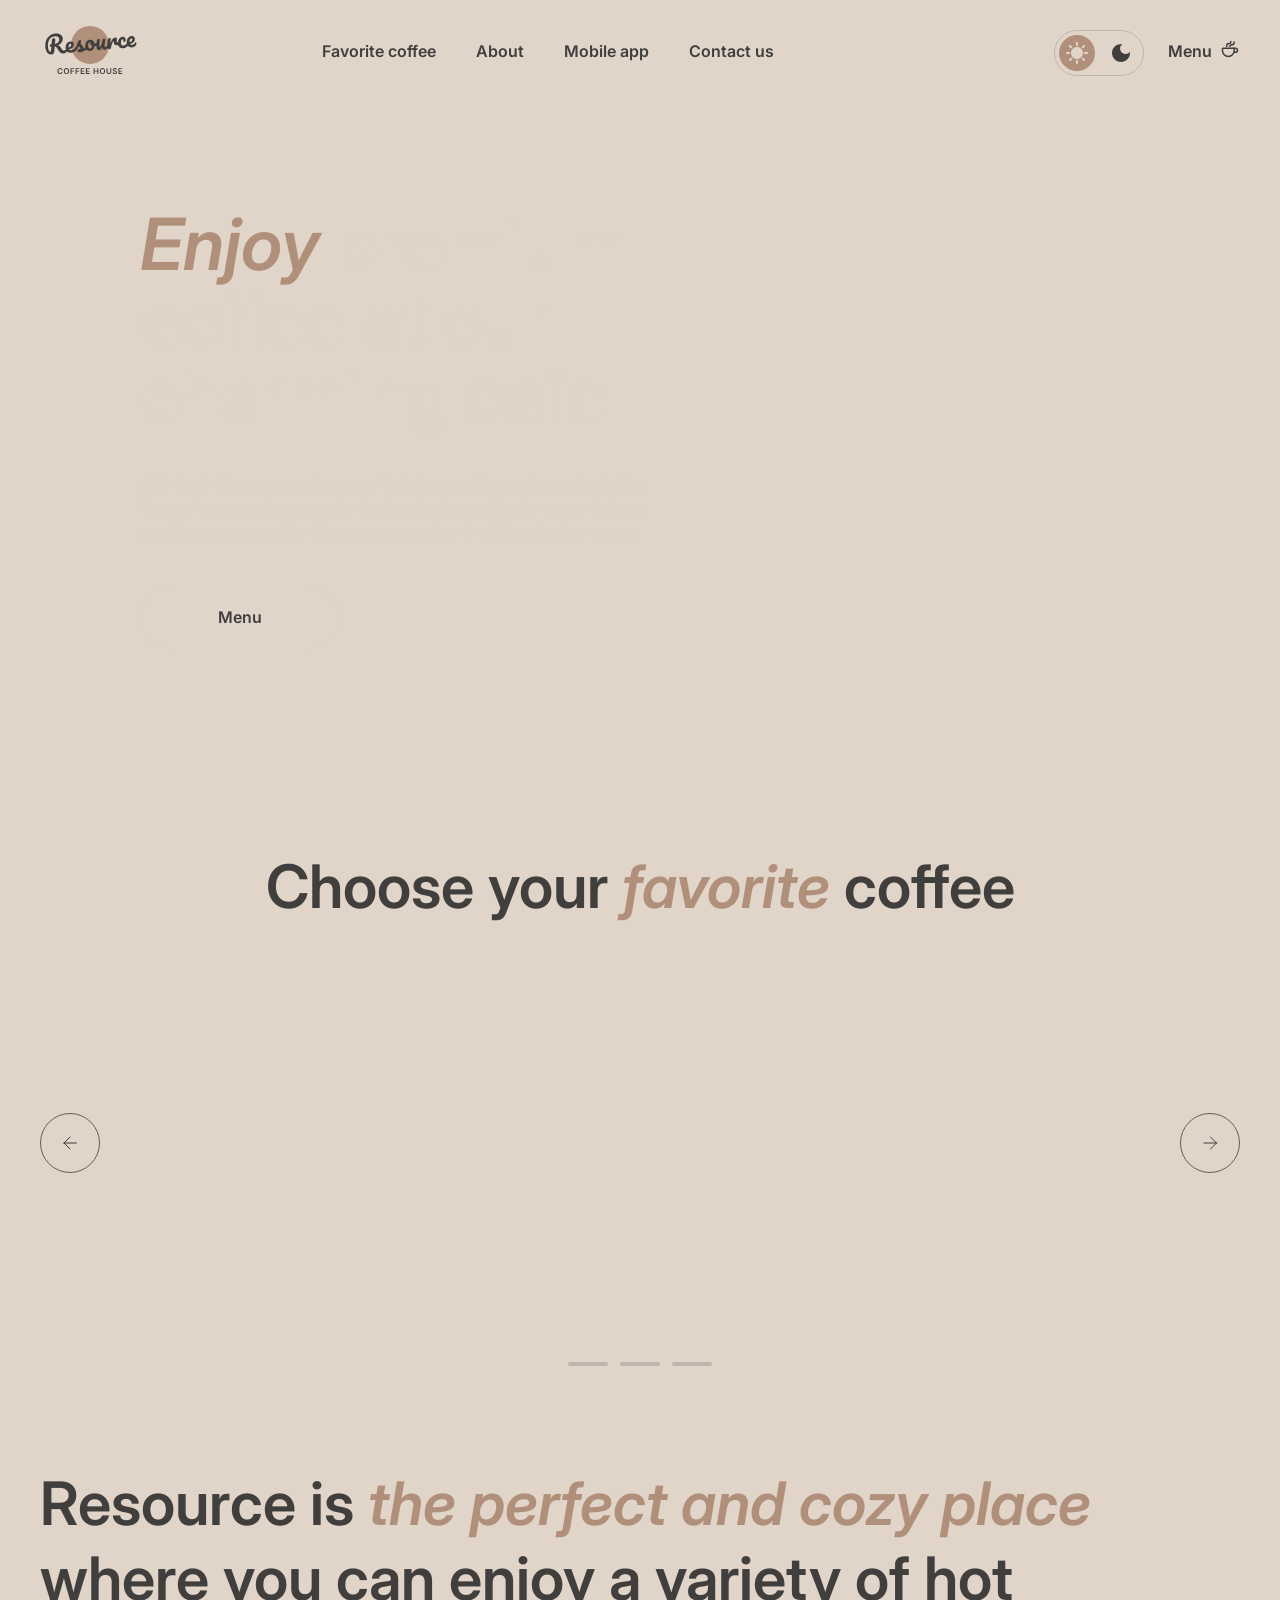
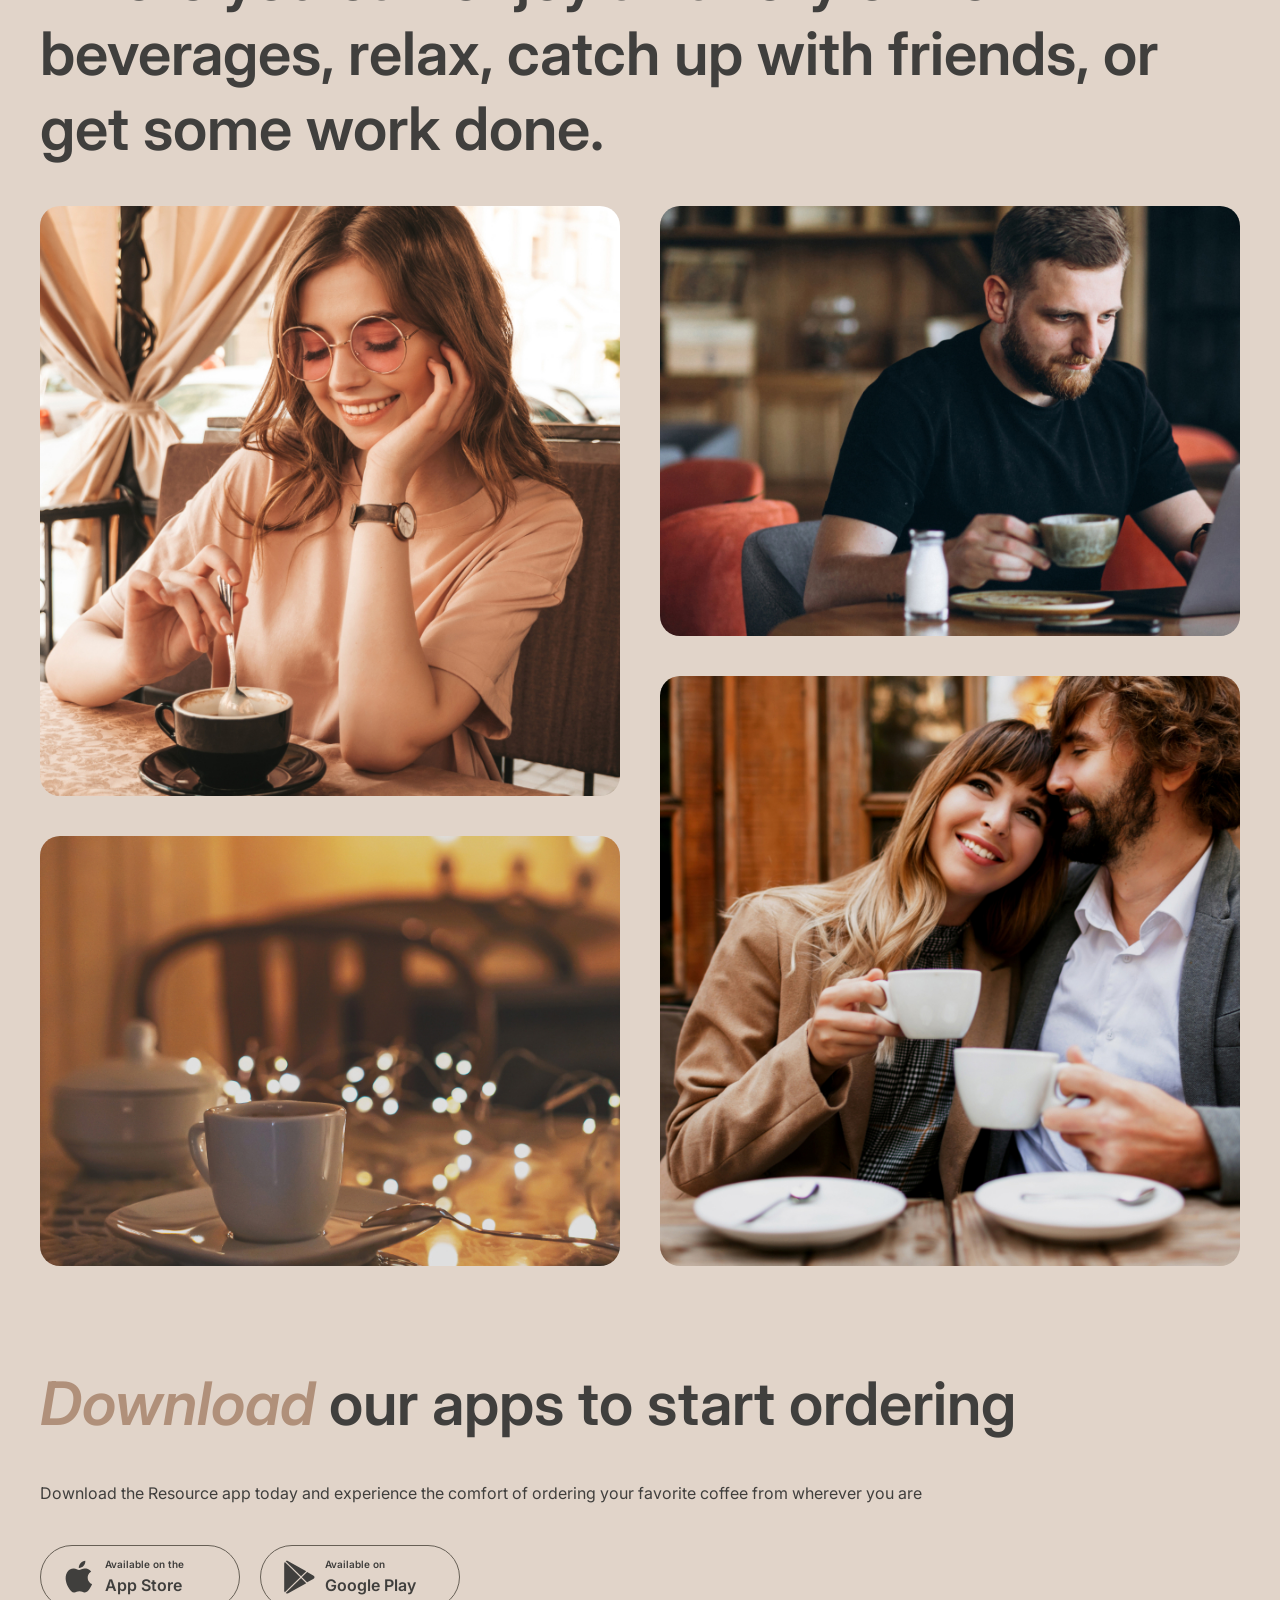
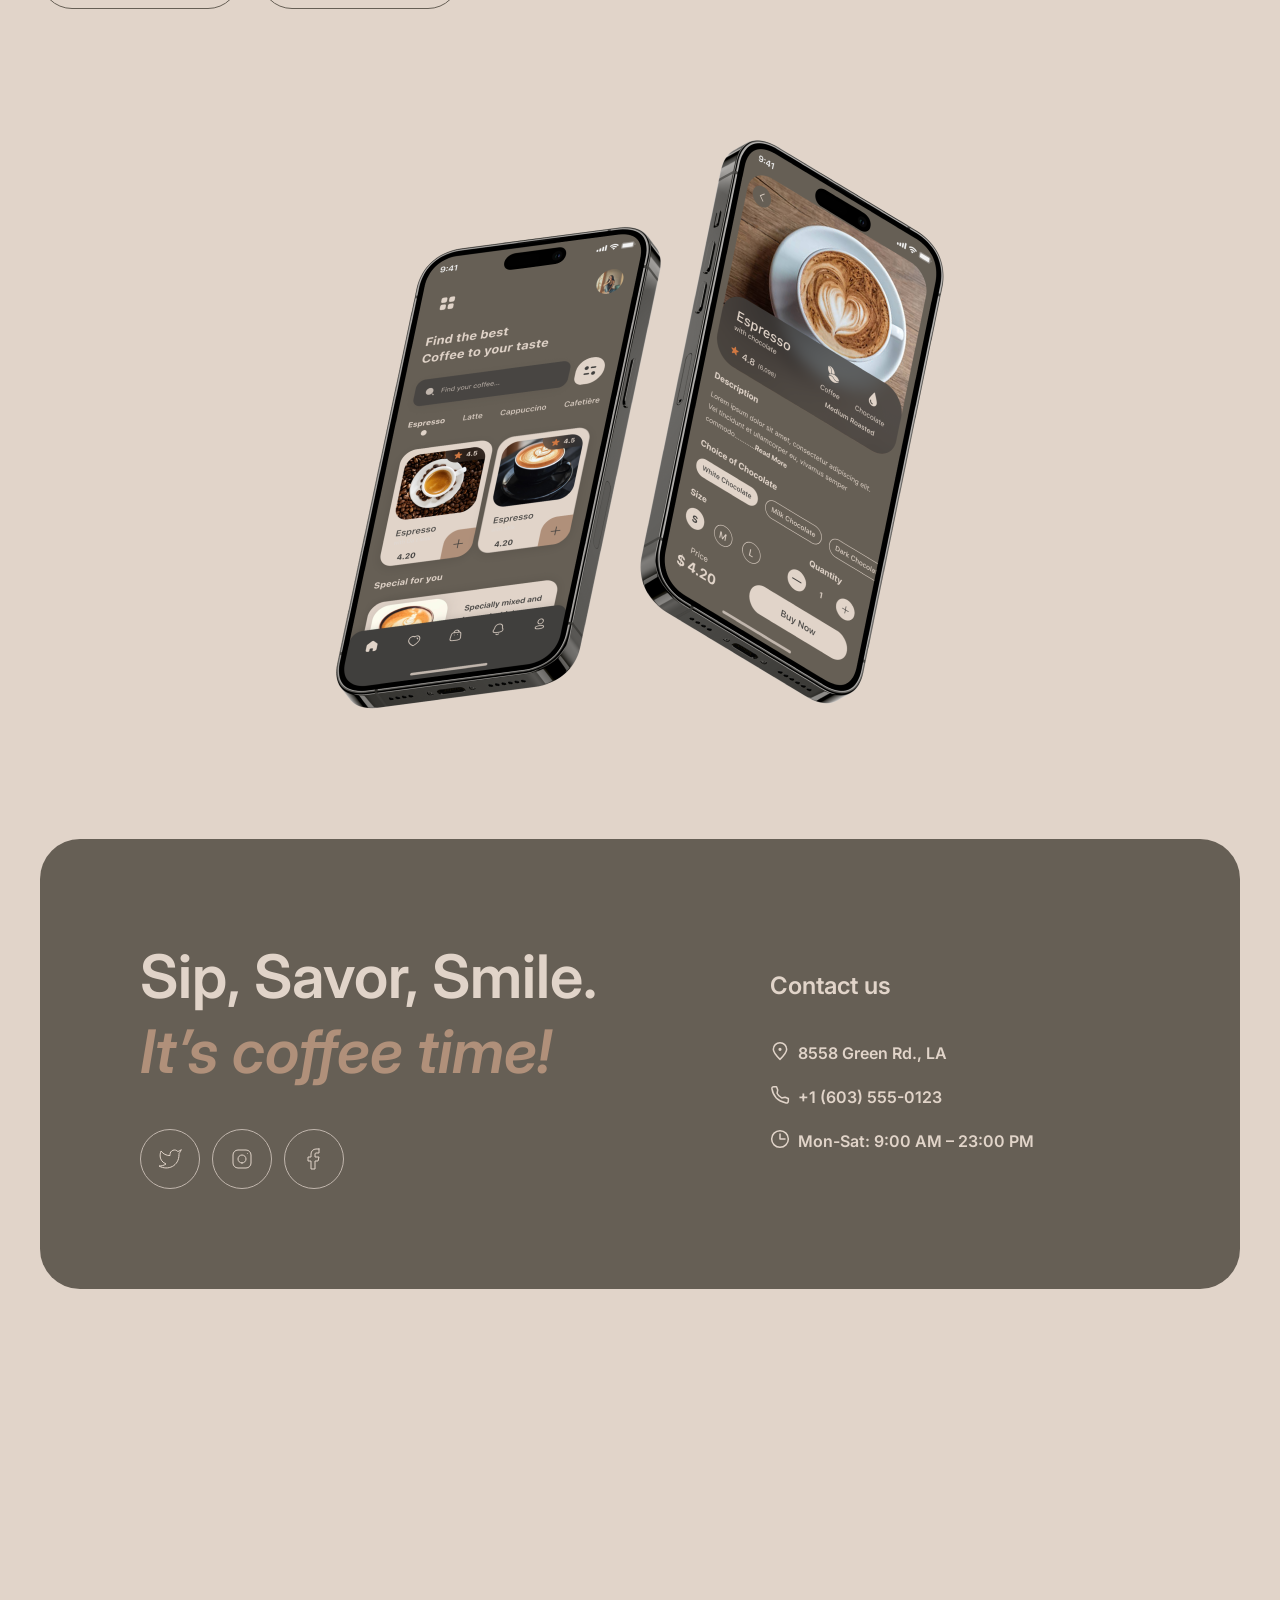
==== commit 8028fedb: "feat: add theme toggle" ====
--- a/index.html
+++ b/index.html
@@ -1,203 +1,287 @@
 <!DOCTYPE html>
 <html lang="en">
 <head>
-  <meta charset="UTF-8">
-  <meta name="viewport" content="width=device-width, initial-scale=1.0">
-  <link rel="preconnect" href="https://fonts.googleapis.com">
-  <link rel="preconnect" href="https://fonts.gstatic.com" crossorigin>
-  <link href="https://fonts.googleapis.com/css2?family=Inter:wght@400;600;700&display=swap" rel="stylesheet">
-  <link rel="stylesheet" href="style.css">
-  <link rel="icon" href="favicon.ico">
-  <title>Coffee-House</title>
+    <meta charset="UTF-8">
+    <meta name="viewport" content="width=device-width, initial-scale=1.0">
+    <link rel="preconnect" href="https://fonts.googleapis.com">
+    <link rel="preconnect" href="https://fonts.gstatic.com" crossorigin>
+    <link href="https://fonts.googleapis.com/css2?family=Inter:wght@400;600;700&display=swap" rel="stylesheet">
+    <link rel="stylesheet" href="style.css">
+    <link rel="icon" href="favicon.ico">
+    <title>Coffee-House</title>
 </head>
 <body>
-  <div class="wrapper">
+<div class="wrapper">
     <header class="header">
-      <div class="header__container container">
-        <a href="#!" class="header__logo">
-          <img src="assets/svg/logo.svg" alt="logo coffee house">
-        </a>
-        <div class="header__nav-container">
-          <nav class="header__nav">
-            <ul class="header__list">
-              <li class="header__item"><a href="#favorite" class="header__item-link">Favorite coffee</a></li>
-              <li class="header__item"><a href="#about" class="header__item-link">About</a></li>
-              <li class="header__item"><a href="#mobile" class="header__item-link">Mobile app</a></li>
-              <li class="header__item"><a href="#footer" class="header__item-link">Contact us</a></li>
-            </ul>
-          </nav>
-          <a href="menu" class="header__link-menu menu-link">
-            <div class="menu-link__text">Menu</div>
-            <img src="assets/svg/coffee-cup.svg" alt="coffee-cup" class="menu-link__icon">
-          </a>
+        <div class="header__container container">
+            <a href="#!" class="header__logo">
+                <svg class="logo"><use href="assets/svg/logo.svg#logo"></use></svg>
+            </a>
+            <div class="header__nav-container">
+                <nav class="header__nav">
+                    <ul class="header__list">
+                        <li class="header__item"><a href="#favorite" class="header__item-link">Favorite coffee</a></li>
+                        <li class="header__item"><a href="#about" class="header__item-link">About</a></li>
+                        <li class="header__item"><a href="#mobile" class="header__item-link">Mobile app</a></li>
+                        <li class="header__item"><a href="#footer" class="header__item-link">Contact us</a></li>
+                    </ul>
+                </nav>
+
+                <!--          <a href="menu" class="header__link-menu menu-link">-->
+                <!--            <div class="menu-link__text">Menu</div>-->
+                <!--            <img src="assets/svg/coffee-cup.svg" alt="coffee-cup" class="menu-link__icon">-->
+                <!--          </a>-->
+                <div class="header__buttons">
+                    <button class="header__theme-toggle" type="button">
+                        <span class="theme-toggle__icon theme-toggle__icon--sun">
+                            <img src="./assets/svg/sun.svg" alt="">
+                        </span>
+                        <span class="theme-toggle__icon theme-toggle__icon--moon">
+                            <svg width="18" height="18" viewBox="0 0 18 18">
+    <path
+            d="M9 0C4.03 0 0 4.03 0 9C0 13.97 4.03 18 9 18C13.97 18 18 13.97 18 9C18 8.54 17.96 8.08 17.9 7.64C16.92 9.01 15.32 9.9 13.5 9.9C10.52 9.9 8.1 7.48 8.1 4.5C8.1 2.69 8.99 1.08 10.36 0.0999999C9.92 0.0399999 9.46 0 9 0Z"
+            fill="currentColor"
+    />
+  </svg>
+                        </span>
+                    </button>
+                    <a href="menu" class="header__link-menu menu-link">
+                        <div class="menu-link__text">Menu</div>
+                        <span class="menu-link__icon">
+                            <svg width="20" height="20" viewBox="0 0 20 20" fill="none"
+                                 xmlns="http://www.w3.org/2000/svg">
+                            <path d="M14.167 9.76667V11.6667C14.167 14.8883 11.5553 17.5 8.33366 17.5C5.112 17.5 2.50033 14.8883 2.50033 11.6667V9.76667C2.50033 9.4353 2.76896 9.16667 3.10033 9.16667H13.567C13.8984 9.16667 14.167 9.4353 14.167 9.76667Z"
+                                  stroke="currentColor" stroke-width="1.5" stroke-linecap="round"
+                                  stroke-linejoin="round"/>
+                            <path d="M10.0003 7.50008C10.0003 6.66675 10.5956 5.83341 11.786 5.83341V5.83341C13.101 5.83341 14.167 4.76743 14.167 3.45246V2.91675"
+                                  stroke="currentColor" stroke-width="1.5" stroke-linecap="round"
+                                  stroke-linejoin="round"/>
+                            <path d="M6.66634 7.5V7.08333C6.66634 5.70262 7.78563 4.58333 9.16634 4.58333V4.58333C10.0868 4.58333 10.833 3.83714 10.833 2.91667V2.5"
+                                  stroke="currentColor" stroke-width="1.5" stroke-linecap="round"
+                                  stroke-linejoin="round"/>
+                            <path d="M13.333 9.16675H15.4163C16.5669 9.16675 17.4997 10.0995 17.4997 11.2501C17.4997 12.4007 16.5669 13.3334 15.4163 13.3334H14.1663"
+                                  stroke="currentColor" stroke-width="1.5" stroke-linecap="round"
+                                  stroke-linejoin="round"/>
+                        </svg>
+                        </span>
+                    </a>
+                </div>
+
+            </div>
+            <div class="burger" id="burger">
+                <span class="burger__line"></span>
+            </div>
         </div>
-        <div class="burger" id="burger">
-          <span class="burger__line"></span>
-        </div>
-      </div>
     </header>
     <main class="main">
-      <section class="enjoy">
-        <div class="container">
-          <div class="enjoy__container">
-            <video src="assets/video/video%20(2160p).mp4" autoplay muted loop class="enjoy__video"></video>
-            <div class="enjoy__content">
-              <h1 class="enjoy__title"><span>Enjoy</span> premium coffee at our charming cafe</h1>
-              <div class="enjoy__text text-section">With its inviting atmosphere and delicious coffee options, the Coffee House Resource is a popular destination for coffee lovers and those seeking a warm and inviting space to enjoy their favorite beverage.</div>
-              <a href="menu" class="enjoy__button">
-                <div class="enjoy__link-text">Menu</div>
-                <img src="assets/svg/coffee-cup.svg" alt="coffee-cup" class="enjoy__link-icon">
-              </a>
-            </div>
-          </div>
-        </div>
-      </section>
-      <section class="favourites" id="favorite">
-        <div class="container">
-          <h2 class="favourites__title title-section">Choose your <span>favorite</span> coffee</h2>
-          <div class="favourites__slider-container">
-            <div class="favourites__arrow-left slider-arrow">
-              <svg width="24" height="24" class="slider-arrow__svg" viewBox="0 0 24 24" xmlns="http://www.w3.org/2000/svg">
-                <path d="M18.5 12H6M6 12L12 6M6 12L12 18" stroke-linecap="round" stroke-linejoin="round"/>
-              </svg>
-            </div>
-            <div class="favourites__carousel">
-
-              <div class="favourites__slides">
-                <div class="favourites__slide">
-                  <img src="assets/img/coffee-slider-1.png" alt="S’mores Frappuccino">
-                  <div class="favourites__slide-text">
-                    <h3 class="favourites__slide-title">S’mores Frappuccino</h3>
-                    <div class="text-section">This new drink takes an espresso and mixes it with brown sugar and cinnamon before being topped with oat milk.</div>
-                    <div class="favourites__slide-price">$5.50</div>
-                  </div>
-                </div>
-                <div class="favourites__slide">
-                  <img src="assets/img/coffee-slider-2.png" alt="Caramel Macchiato">
-                  <div class="favourites__slide-text">
-                    <h3 class="favourites__slide-title">Caramel Macchiato</h3>
-                    <div class="text-section">Fragrant and unique classic espresso with rich caramel-peanut syrup, with cream under whipped thick foam.</div>
-                    <div class="favourites__slide-price">$5.00</div>
-                  </div>
-                </div>
-                <div class="favourites__slide">
-                  <img src="assets/img/coffee-slider-3.png" alt="Ice coffee">
-                  <div class="favourites__slide-text">
-                    <h3 class="favourites__slide-title">Ice coffee</h3>
-                    <div class="text-section">A popular summer drink that tones and invigorates. Prepared from coffee, milk and ice.</div>
-                    <div class="favourites__slide-price">$4.50</div>
-                  </div>
-                </div>
-              </div>
-
-            </div>
-            <div class="favourites__arrow-right slider-arrow">
-              <svg width="24" height="24" class="slider-arrow__svg" viewBox="0 0 24 24" xmlns="http://www.w3.org/2000/svg">
-                <path d="M6 12H18.5M18.5 12L12.5 6M18.5 12L12.5 18" stroke-linecap="round" stroke-linejoin="round"/>
-              </svg>
-            </div>
-          </div>
-          <div class="favourites__indicators">
+        <section class="enjoy">
+            <div class="container">
+                <div class="enjoy__container">
+                    <video src="assets/video/video%20(2160p).mp4" autoplay muted loop class="enjoy__video"></video>
+                    <div class="enjoy__content">
+                        <h1 class="enjoy__title"><span>Enjoy</span> premium coffee at our charming cafe</h1>
+                        <div class="enjoy__text text-section">With its inviting atmosphere and delicious coffee options,
+                            the Coffee House Resource is a popular destination for coffee lovers and those seeking a
+                            warm and inviting space to enjoy their favorite beverage.
+                        </div>
+                        <a href="menu" class="enjoy__button">
+                            <div class="enjoy__link-text">Menu</div>
+                            <!--                            <img src="assets/svg/coffee-cup.svg" alt="coffee-cup" class="enjoy__link-icon">-->
+                            <span class="enjoy__link-icon">
+                                <svg width="20" height="20" viewBox="0 0 20 20" fill="none"
+                                     xmlns="http://www.w3.org/2000/svg">
+<path d="M14.167 9.76667V11.6667C14.167 14.8883 11.5553 17.5 8.33366 17.5C5.112 17.5 2.50033 14.8883 2.50033 11.6667V9.76667C2.50033 9.4353 2.76896 9.16667 3.10033 9.16667H13.567C13.8984 9.16667 14.167 9.4353 14.167 9.76667Z"
+      stroke="currentColor" stroke-width="1.5" stroke-linecap="round" stroke-linejoin="round"/>
+<path d="M10.0003 7.50008C10.0003 6.66675 10.5956 5.83341 11.786 5.83341V5.83341C13.101 5.83341 14.167 4.76743 14.167 3.45246V2.91675"
+      stroke="currentColor" stroke-width="1.5" stroke-linecap="round" stroke-linejoin="round"/>
+<path d="M6.66634 7.5V7.08333C6.66634 5.70262 7.78563 4.58333 9.16634 4.58333V4.58333C10.0868 4.58333 10.833 3.83714 10.833 2.91667V2.5"
+      stroke="currentColor" stroke-width="1.5" stroke-linecap="round" stroke-linejoin="round"/>
+<path d="M13.333 9.16675H15.4163C16.5669 9.16675 17.4997 10.0995 17.4997 11.2501C17.4997 12.4007 16.5669 13.3334 15.4163 13.3334H14.1663"
+      stroke="currentColor" stroke-width="1.5" stroke-linecap="round" stroke-linejoin="round"/>
+</svg>
+
+                            </span>
+                        </a>
+                    </div>
+                </div>
+            </div>
+        </section>
+        <section class="favourites" id="favorite">
+            <div class="container">
+                <h2 class="favourites__title title-section">Choose your <span>favorite</span> coffee</h2>
+                <div class="favourites__slider-container">
+                    <div class="favourites__arrow-left slider-arrow">
+                        <svg width="24" height="24" class="slider-arrow__svg" viewBox="0 0 24 24"
+                             xmlns="http://www.w3.org/2000/svg">
+                            <path d="M18.5 12H6M6 12L12 6M6 12L12 18" stroke-linecap="round" stroke-linejoin="round"/>
+                        </svg>
+                    </div>
+                    <div class="favourites__carousel">
+
+                        <div class="favourites__slides">
+                            <div class="favourites__slide">
+                                <img src="assets/img/coffee-slider-1.png" alt="S’mores Frappuccino">
+                                <div class="favourites__slide-text">
+                                    <h3 class="favourites__slide-title">S’mores Frappuccino</h3>
+                                    <div class="text-section">This new drink takes an espresso and mixes it with brown
+                                        sugar and cinnamon before being topped with oat milk.
+                                    </div>
+                                    <div class="favourites__slide-price">$5.50</div>
+                                </div>
+                            </div>
+                            <div class="favourites__slide">
+                                <img src="assets/img/coffee-slider-2.png" alt="Caramel Macchiato">
+                                <div class="favourites__slide-text">
+                                    <h3 class="favourites__slide-title">Caramel Macchiato</h3>
+                                    <div class="text-section">Fragrant and unique classic espresso with rich
+                                        caramel-peanut syrup, with cream under whipped thick foam.
+                                    </div>
+                                    <div class="favourites__slide-price">$5.00</div>
+                                </div>
+                            </div>
+                            <div class="favourites__slide">
+                                <img src="assets/img/coffee-slider-3.png" alt="Ice coffee">
+                                <div class="favourites__slide-text">
+                                    <h3 class="favourites__slide-title">Ice coffee</h3>
+                                    <div class="text-section">A popular summer drink that tones and invigorates.
+                                        Prepared from coffee, milk and ice.
+                                    </div>
+                                    <div class="favourites__slide-price">$4.50</div>
+                                </div>
+                            </div>
+                        </div>
+
+                    </div>
+                    <div class="favourites__arrow-right slider-arrow">
+                        <svg width="24" height="24" class="slider-arrow__svg" viewBox="0 0 24 24"
+                             xmlns="http://www.w3.org/2000/svg">
+                            <path d="M6 12H18.5M18.5 12L12.5 6M18.5 12L12.5 18" stroke-linecap="round"
+                                  stroke-linejoin="round"/>
+                        </svg>
+                    </div>
+                </div>
+                <div class="favourites__indicators">
             <span class="favourites__indicator">
               <span class="favourites__progress progress-active"></span>
             </span>
-            <span class="favourites__indicator">
+                    <span class="favourites__indicator">
               <span class="favourites__progress"></span>
             </span>
-            <span class="favourites__indicator">
+                    <span class="favourites__indicator">
               <span class="favourites__progress"></span>
             </span>
-          </div>
-        </div>
-      </section>
-      <section class="about" id="about">
-        <div class="container">
-          <h2 class="title-section">Resource is <span>the perfect and cozy place</span> where you can enjoy a variety of hot beverages, relax, catch up with friends, or get some work done.</h2>
-          <div class="about__cards">
-            <div class="about__column about__column_left">
-              <div class="about__card about__card_lg"><img src="assets/img/about-1.jpg" alt="A woman drinks coffee" class="about__img"></div>
-              <div class="about__card about__card_sm"><img src="assets/img/about-3.jpg" alt="A cup of coffee" class="about__img"></div>
-            </div>
-            <div class="about__column about__column_right">
-              <div class="about__card about__card_sm"><img src="assets/img/about-2.jpg" alt="A man drinks coffee" class="about__img"></div>
-              <div class="about__card about__card_lg"><img src="assets/img/about-4.jpg" alt="Couple drinks coffee" class="about__img"></div>
-            </div>
-          </div>
-        </div>
-      </section>
-      <section class="mobile-app" id="mobile">
-        <div class="container">
-          <div class="mobile-app__container">
-            <div class="mobile-app__download">
-              <h2 class="title-section"><span>Download</span> our apps to start ordering</h2>
-              <div class="mobile-app__desc text-section">Download the Resource app today and experience the comfort of ordering your favorite coffee from wherever you are</div>
-              <div class="mobile-app__buttons">
-                <a href="#!" class="mobile-app__link">
-                  <svg width="36" height="36" class="mobile-app__svg" viewBox="0 0 36 36" xmlns="http://www.w3.org/2000/svg">
-                    <path d="M26.7073 18.6307C26.6704 14.6324 30.065 12.6872 30.2203 12.5966C28.2977 9.86366 25.3178 9.49026 24.2707 9.46048C21.7679 9.20369 19.3403 10.9206 18.0654 10.9206C16.765 10.9206 14.8017 9.48529 12.6858 9.52747C9.96293 9.56841 7.41566 11.1055 6.0186 13.4923C3.13542 18.359 5.28572 25.5108 8.04802 29.4446C9.42981 31.3712 11.0444 33.5223 13.1578 33.4466C15.2254 33.3635 15.9978 32.1614 18.4929 32.1614C20.9651 32.1614 21.6903 33.4466 23.8457 33.3983C26.0647 33.3635 27.4618 31.463 28.7952 29.519C30.392 27.3108 31.0333 25.1362 31.0588 25.0245C31.0066 25.0071 26.7493 23.4229 26.7073 18.6307Z"/>
-                    <path d="M22.6357 6.87268C23.7477 5.51675 24.5086 3.67205 24.2974 1.80005C22.6879 1.86952 20.675 2.88554 19.5159 4.21169C18.4903 5.38029 17.5742 7.29571 17.8109 9.097C19.6189 9.2285 21.4753 8.20752 22.6357 6.87268Z"/>
-                  </svg>
-                  <div class="mobile-app__info">
-                    <div class="mobile-app__text">Available on the</div>
-                    <div class="mobile-app__name">App Store</div>
-                  </div>
-                </a>
-                <a href="#!" class="mobile-app__link">
-                  <svg width="36" height="36" class="mobile-app__svg" viewBox="0 0 36 36" xmlns="http://www.w3.org/2000/svg">
-                    <path d="M3.7558 3.20297C3.39335 3.57289 3.18359 4.14884 3.18359 4.89471V31.4994C3.18359 32.2453 3.39335 32.8212 3.7558 33.1911L3.84525 33.2723L19.1359 18.37V18.0181L3.84525 3.11575L3.7558 3.20297Z"/>
-                    <path d="M26.0776 23.34L20.9863 18.37V18.0181L26.0837 13.0482L26.1979 13.1128L32.2345 16.4617C33.9573 17.4121 33.9573 18.976 32.2345 19.9324L26.1979 23.2753L26.0776 23.34Z"/>
-                    <path d="M25.2733 24.2007L20.0617 19.1195L4.68164 34.1166C5.25384 34.7031 6.18695 34.7737 7.24807 34.1873L25.2733 24.2007Z"/>
-                    <path d="M25.2733 12.1876L7.24807 2.20103C6.18695 1.62058 5.25384 1.69125 4.68164 2.27772L20.0617 17.2688L25.2733 12.1876Z"/>
-                  </svg>
-                  <div class="mobile-app__info">
-                    <div class="mobile-app__text">Available on</div>
-                    <div class="mobile-app__name">Google Play</div>
-                  </div>
-                </a>
-              </div>
-            </div>
-            <div class="mobile-app__picture"><img src="assets/img/mobile-screens.png" alt="Mobile phones"></div>
-          </div>
-        </div>
-      </section>
+                </div>
+            </div>
+        </section>
+        <section class="about" id="about">
+            <div class="container">
+                <h2 class="title-section">Resource is <span>the perfect and cozy place</span> where you can enjoy a
+                    variety of hot beverages, relax, catch up with friends, or get some work done.</h2>
+                <div class="about__cards">
+                    <div class="about__column about__column_left">
+                        <div class="about__card about__card_lg"><img src="assets/img/about-1.jpg"
+                                                                     alt="A woman drinks coffee" class="about__img">
+                        </div>
+                        <div class="about__card about__card_sm"><img src="assets/img/about-3.jpg" alt="A cup of coffee"
+                                                                     class="about__img"></div>
+                    </div>
+                    <div class="about__column about__column_right">
+                        <div class="about__card about__card_sm"><img src="assets/img/about-2.jpg"
+                                                                     alt="A man drinks coffee" class="about__img"></div>
+                        <div class="about__card about__card_lg"><img src="assets/img/about-4.jpg"
+                                                                     alt="Couple drinks coffee" class="about__img">
+                        </div>
+                    </div>
+                </div>
+            </div>
+        </section>
+        <section class="mobile-app" id="mobile">
+            <div class="container">
+                <div class="mobile-app__container">
+                    <div class="mobile-app__download">
+                        <h2 class="title-section"><span>Download</span> our apps to start ordering</h2>
+                        <div class="mobile-app__desc text-section">Download the Resource app today and experience the
+                            comfort of ordering your favorite coffee from wherever you are
+                        </div>
+                        <div class="mobile-app__buttons">
+                            <a href="#!" class="mobile-app__link">
+                                <svg width="36" height="36" class="mobile-app__svg" viewBox="0 0 36 36"
+                                     xmlns="http://www.w3.org/2000/svg">
+                                    <path d="M26.7073 18.6307C26.6704 14.6324 30.065 12.6872 30.2203 12.5966C28.2977 9.86366 25.3178 9.49026 24.2707 9.46048C21.7679 9.20369 19.3403 10.9206 18.0654 10.9206C16.765 10.9206 14.8017 9.48529 12.6858 9.52747C9.96293 9.56841 7.41566 11.1055 6.0186 13.4923C3.13542 18.359 5.28572 25.5108 8.04802 29.4446C9.42981 31.3712 11.0444 33.5223 13.1578 33.4466C15.2254 33.3635 15.9978 32.1614 18.4929 32.1614C20.9651 32.1614 21.6903 33.4466 23.8457 33.3983C26.0647 33.3635 27.4618 31.463 28.7952 29.519C30.392 27.3108 31.0333 25.1362 31.0588 25.0245C31.0066 25.0071 26.7493 23.4229 26.7073 18.6307Z"/>
+                                    <path d="M22.6357 6.87268C23.7477 5.51675 24.5086 3.67205 24.2974 1.80005C22.6879 1.86952 20.675 2.88554 19.5159 4.21169C18.4903 5.38029 17.5742 7.29571 17.8109 9.097C19.6189 9.2285 21.4753 8.20752 22.6357 6.87268Z"/>
+                                </svg>
+                                <div class="mobile-app__info">
+                                    <div class="mobile-app__text">Available on the</div>
+                                    <div class="mobile-app__name">App Store</div>
+                                </div>
+                            </a>
+                            <a href="#!" class="mobile-app__link">
+                                <svg width="36" height="36" class="mobile-app__svg" viewBox="0 0 36 36"
+                                     xmlns="http://www.w3.org/2000/svg">
+                                    <path d="M3.7558 3.20297C3.39335 3.57289 3.18359 4.14884 3.18359 4.89471V31.4994C3.18359 32.2453 3.39335 32.8212 3.7558 33.1911L3.84525 33.2723L19.1359 18.37V18.0181L3.84525 3.11575L3.7558 3.20297Z"/>
+                                    <path d="M26.0776 23.34L20.9863 18.37V18.0181L26.0837 13.0482L26.1979 13.1128L32.2345 16.4617C33.9573 17.4121 33.9573 18.976 32.2345 19.9324L26.1979 23.2753L26.0776 23.34Z"/>
+                                    <path d="M25.2733 24.2007L20.0617 19.1195L4.68164 34.1166C5.25384 34.7031 6.18695 34.7737 7.24807 34.1873L25.2733 24.2007Z"/>
+                                    <path d="M25.2733 12.1876L7.24807 2.20103C6.18695 1.62058 5.25384 1.69125 4.68164 2.27772L20.0617 17.2688L25.2733 12.1876Z"/>
+                                </svg>
+                                <div class="mobile-app__info">
+                                    <div class="mobile-app__text">Available on</div>
+                                    <div class="mobile-app__name">Google Play</div>
+                                </div>
+                            </a>
+                        </div>
+                    </div>
+                    <div class="mobile-app__picture"><img src="assets/img/mobile-screens.png" alt="Mobile phones"></div>
+                </div>
+            </div>
+        </section>
     </main>
     <footer class="footer" id="footer">
-      <div class="container">
-        <div class="footer__container">
-          <div class="footer__social-block">
-            <h2 class="footer__title title-section">Sip, Savor, Smile. <span>It’s coffee time!</span></h2>
-            <div class="footer__social-links">
-              <a href="https://twitter.com" class="footer__social-link" target="_blank">
-                <svg width="24" height="24" class="footer__social-svg" viewBox="0 0 24 24" fill="none" xmlns="http://www.w3.org/2000/svg">
-                  <path d="M23 3.01006C23 3.01006 20.9821 4.20217 19.86 4.54006C19.2577 3.84757 18.4573 3.35675 17.567 3.13398C16.6767 2.91122 15.7395 2.96725 14.8821 3.29451C14.0247 3.62177 13.2884 4.20446 12.773 4.96377C12.2575 5.72309 11.9877 6.62239 12 7.54006V8.54006C10.2426 8.58562 8.50127 8.19587 6.93101 7.4055C5.36074 6.61513 4.01032 5.44869 3 4.01006C3 4.01006 -1 13.0101 8 17.0101C5.94053 18.408 3.48716 19.109 1 19.0101C10 24.0101 21 19.0101 21 7.51006C20.9991 7.23151 20.9723 6.95365 20.92 6.68006C21.9406 5.67355 23 3.01006 23 3.01006Z" stroke-linecap="round" stroke-linejoin="round"/>
-                </svg>
-              </a>
-              <a href="https://www.instagram.com" class="footer__social-link" target="_blank">
-                <svg width="24" height="24" class="footer__social-svg" viewBox="0 0 24 24" fill="none" xmlns="http://www.w3.org/2000/svg">
-                  <path d="M12 16C14.2091 16 16 14.2091 16 12C16 9.79086 14.2091 8 12 8C9.79086 8 8 9.79086 8 12C8 14.2091 9.79086 16 12 16Z" stroke-linecap="round" stroke-linejoin="round"/>
-                  <path d="M3 16V8C3 5.23858 5.23858 3 8 3H16C18.7614 3 21 5.23858 21 8V16C21 18.7614 18.7614 21 16 21H8C5.23858 21 3 18.7614 3 16Z"/>
-                  <path d="M17.5 6.51L17.51 6.49889" stroke-linecap="round" stroke-linejoin="round"/>
-                </svg>
-              </a>
-              <a href="https://www.facebook.com" class="footer__social-link" target="_blank">
-                <svg width="24" height="24" class="footer__social-svg" viewBox="0 0 24 24" fill="none" xmlns="http://www.w3.org/2000/svg">
-                  <path d="M17 2H14C12.6739 2 11.4021 2.52678 10.4645 3.46447C9.52678 4.40215 9 5.67392 9 7V10H6V14H9V22H13V14H16L17 10H13V7C13 6.73478 13.1054 6.48043 13.2929 6.29289C13.4804 6.10536 13.7348 6 14 6H17V2Z" stroke-linecap="round" stroke-linejoin="round"/>
-                </svg>
-              </a>
-            </div>
-          </div>
-          <div class="footer__contacts-block">
-            <h4 class="footer__contacts-title">Contact us</h4>
-            <div class="footer__contacts">
-              <a href="https://maps.app.goo.gl/4Q2UsrzTPPJPV3377" class="footer__contacts-item footer__contacts-location footer__contacts-link" target="_blank">8558 Green Rd.,  LA</a>
-              <a href="tel:+16035550123" class="footer__contacts-item footer__contacts-phone footer__contacts-link">+1 (603) 555-0123</a>
-              <div class="footer__contacts-item footer__timetable">Mon-Sat: 9:00 AM – 23:00 PM</div>
-            </div>
-          </div>
+        <div class="container">
+            <div class="footer__container">
+                <div class="footer__social-block">
+                    <h2 class="footer__title title-section">Sip, Savor, Smile. <span>It’s coffee time!</span></h2>
+                    <div class="footer__social-links">
+                        <a href="https://twitter.com" class="footer__social-link" target="_blank">
+                            <svg width="24" height="24" class="footer__social-svg" viewBox="0 0 24 24" fill="none"
+                                 xmlns="http://www.w3.org/2000/svg">
+                                <path d="M23 3.01006C23 3.01006 20.9821 4.20217 19.86 4.54006C19.2577 3.84757 18.4573 3.35675 17.567 3.13398C16.6767 2.91122 15.7395 2.96725 14.8821 3.29451C14.0247 3.62177 13.2884 4.20446 12.773 4.96377C12.2575 5.72309 11.9877 6.62239 12 7.54006V8.54006C10.2426 8.58562 8.50127 8.19587 6.93101 7.4055C5.36074 6.61513 4.01032 5.44869 3 4.01006C3 4.01006 -1 13.0101 8 17.0101C5.94053 18.408 3.48716 19.109 1 19.0101C10 24.0101 21 19.0101 21 7.51006C20.9991 7.23151 20.9723 6.95365 20.92 6.68006C21.9406 5.67355 23 3.01006 23 3.01006Z"
+                                      stroke-linecap="round" stroke-linejoin="round"/>
+                            </svg>
+                        </a>
+                        <a href="https://www.instagram.com" class="footer__social-link" target="_blank">
+                            <svg width="24" height="24" class="footer__social-svg" viewBox="0 0 24 24" fill="none"
+                                 xmlns="http://www.w3.org/2000/svg">
+                                <path d="M12 16C14.2091 16 16 14.2091 16 12C16 9.79086 14.2091 8 12 8C9.79086 8 8 9.79086 8 12C8 14.2091 9.79086 16 12 16Z"
+                                      stroke-linecap="round" stroke-linejoin="round"/>
+                                <path d="M3 16V8C3 5.23858 5.23858 3 8 3H16C18.7614 3 21 5.23858 21 8V16C21 18.7614 18.7614 21 16 21H8C5.23858 21 3 18.7614 3 16Z"/>
+                                <path d="M17.5 6.51L17.51 6.49889" stroke-linecap="round" stroke-linejoin="round"/>
+                            </svg>
+                        </a>
+                        <a href="https://www.facebook.com" class="footer__social-link" target="_blank">
+                            <svg width="24" height="24" class="footer__social-svg" viewBox="0 0 24 24" fill="none"
+                                 xmlns="http://www.w3.org/2000/svg">
+                                <path d="M17 2H14C12.6739 2 11.4021 2.52678 10.4645 3.46447C9.52678 4.40215 9 5.67392 9 7V10H6V14H9V22H13V14H16L17 10H13V7C13 6.73478 13.1054 6.48043 13.2929 6.29289C13.4804 6.10536 13.7348 6 14 6H17V2Z"
+                                      stroke-linecap="round" stroke-linejoin="round"/>
+                            </svg>
+                        </a>
+                    </div>
+                </div>
+                <div class="footer__contacts-block">
+                    <h4 class="footer__contacts-title">Contact us</h4>
+                    <div class="footer__contacts">
+                        <a href="https://maps.app.goo.gl/4Q2UsrzTPPJPV3377"
+                           class="footer__contacts-item footer__contacts-location footer__contacts-link"
+                           target="_blank">8558 Green Rd., LA</a>
+                        <a href="tel:+16035550123"
+                           class="footer__contacts-item footer__contacts-phone footer__contacts-link">+1 (603)
+                            555-0123</a>
+                        <div class="footer__contacts-item footer__timetable">Mon-Sat: 9:00 AM – 23:00 PM</div>
+                    </div>
+                </div>
+            </div>
         </div>
-      </div>
     </footer>
-  </div>
-  <script src="script.js"></script>
+</div>
+<script src="script.js"></script>
 </body>
 </html>
--- a/style.css
+++ b/style.css
@@ -37,11 +37,46 @@
   scroll-behavior: smooth;
 }
 
+:root {
+  /* ===== Text ===== */
+  --text-primary: #403f3d;
+  --text-inverse: #e1d4c9;
+  --text-accent: #b0907a;
+
+  /* ===== Background ===== */
+  --bg-page: #e1d4c9;
+  --bg-container: #665f55;
+  --bg-overlay: rgba(64, 63, 61, 0.8); /* #403F3D — 80% */
+
+  /* ===== Border ===== */
+  --border-primary: #c1b6ad;
+  --border-inverse: #665f55;
+
+  /* ===== Dark Text ===== */
+  --dark-text-primary: #e1d4c9;
+  --dark-text-inverse: #e1d4c9;
+  --dark-text-accent: #b0907a;
+
+  /* ===== Dark Background ===== */
+  --dark-bg-page: #292826;
+  --dark-bg-container: #403f3d;
+  --dark-bg-overlay: rgba(41, 40, 38, 0.8); /* #292826 — 80% */
+
+  /* ===== Dark Border ===== */
+  --dark-border-primary: #665f55;
+  --dark-border-inverse: #c1b6ad;
+}
+
 body {
   font-family: 'Inter', sans-serif;
   font-weight: 600;
-  color: #403f3d;
-  background-color: #e1d4c9;
+  color: var(--text-primary);
+  background-color: var(--bg-page);
+}
+
+body.dark {
+  color: var(--text-inverse);
+  background-color: var(--dark-bg-page);
 }
 
 .wrapper {
@@ -83,8 +118,14 @@
   line-height: 150%;
 }
 
+.logo {
+  width: 100px;
+  height: 60px;
+}
+
 .header__nav-container {
   display: flex;
+  align-items: center;
   gap: 366px;
 }
 
@@ -114,6 +155,63 @@
   transition: transform 0.3s ease;
 }
 
+body.dark .header__item::after {
+  background-color: var(--bg-page);
+}
+
+.header__buttons {
+  display: flex;
+  align-items: center;
+  gap: 24px;
+}
+
+.header__theme-toggle {
+  display: flex;
+  align-items: center;
+  gap: 8px;
+
+  padding: 4px;
+
+  border: 1px solid #c1b6ad;
+  border-radius: 100px;
+
+  background-color: transparent;
+  cursor: pointer;
+  transition: all 0.35s ease-in;
+}
+
+.theme-toggle__icon {
+  width: 36px;
+  height: 36px;
+
+  display: flex;
+  align-items: center;
+  justify-content: center;
+
+  border-radius: 50%;
+
+  background-color: transparent;
+  transition: all 0.35s ease-in;
+}
+
+.theme-toggle__icon--sun {
+  background-color: #b0907a;
+}
+
+.theme-toggle__icon--moon {
+  background-color: transparent;
+  color: #403f3d;
+}
+
+body.dark .theme-toggle__icon--sun {
+  background-color: transparent;
+}
+
+body.dark .theme-toggle__icon--moon {
+  background-color: #b0907a;
+  color: #e1d4c9;
+}
+
 .header__link-menu {
   display: flex;
 }
@@ -136,6 +234,10 @@
   transition: transform 0.3s ease;
 }
 
+body.dark .menu-link::after {
+  background-color: #e1d4c9;
+}
+
 .menu-link__text {
   margin-right: 8px;
 }
@@ -143,6 +245,11 @@
 .menu-link__icon {
   width: 20px;
   height: 20px;
+  color: #403f3d;
+}
+
+body.dark .menu-link__icon {
+  color: #e1d4c9;
 }
 
 .burger {
@@ -152,6 +259,10 @@
   height: 44px;
   border: 1px solid #665f55;
   border-radius: 100px;
+}
+
+body.dark .burger {
+  border-color: #c1b6ad;
 }
 
 .burger__line {
@@ -170,6 +281,10 @@
   background-color: #403f3d;
 }
 
+body.dark .burger__line, .burger::before, .burger::after {
+  background-color: #c1b6ad;
+}
+
 .burger::before, .burger::after {
   content: '';
   transition: transform 0.35s ease;
@@ -203,6 +318,14 @@
   .menu-link:hover::after {
     transform: scaleX(1);
     transition: transform 0.3s ease;
+  }
+
+  .header__theme-toggle:hover .theme-toggle__icon--moon {
+    background-color: #665f55;
+  }
+
+  .header__theme-toggle:hover svg path {
+    fill: #e1d4c9;
   }
 }
 
@@ -365,6 +488,10 @@
   line-height: 150%;
 }
 
+body.dark .enjoy__button {
+  background-color: #292826;
+}
+
 .enjoy__link-text {
   transform: translate(10px);
   transition: transform 0.5s ease;
@@ -463,9 +590,17 @@
   transition: background-color 0.35s ease-in;
 }
 
+body.dark .slider-arrow {
+  border: 1px solid #c1b6ad;
+}
+
 .slider-arrow__svg path {
   stroke: #403F3D;
   transition: stroke 0.35s ease-in;
+}
+
+body.dark .slider-arrow__svg path {
+  stroke: #e1d4c9;
 }
 
 .favourites__carousel {
@@ -675,9 +810,17 @@
   transition: background-color 0.4s ease-in;
 }
 
+body.dark .mobile-app__link {
+  border: 1px solid #c1b6ad;
+}
+
 .mobile-app__svg path {
   fill: #403f3d;
   transition: fill 0.4s ease-in;
+}
+
+body.dark .mobile-app__svg path {
+  fill: #e1d4c9;
 }
 
 .mobile-app__text {
@@ -696,6 +839,10 @@
   transition: color 0.4s ease-in;
 }
 
+body.dark .mobile-app__info {
+  color: #e1d4c9;
+}
+
 .mobile-app__picture img {
   max-width: 100%;
 }
@@ -709,6 +856,9 @@
   }
   .mobile-app__link:hover .mobile-app__info {
     color: #e1d4c9;
+  }
+  body.dark .mobile-app__link:hover {
+    background-color: #403f3d;
   }
 }
 
@@ -745,6 +895,10 @@
   padding: 100px;
   border-radius: 40px;
   background-color: #665F55;
+}
+
+body.dark .footer__container {
+  background-color: #403f3d;
 }
 
 .footer__social-block {
@@ -769,6 +923,10 @@
   border-radius: 100px;
   border: 1px solid #c1b6ad;
   transition: all 0.35s ease-in;
+}
+
+body.dark .footer__social-link {
+  border: 1px solid #665f55;
 }
 
 .footer__social-svg path {
@@ -845,6 +1003,14 @@
   .footer__contacts-link:hover::after {
     transform: scaleX(1);
   }
+  body.dark .footer__social-link:hover {
+    background-color: #292826;
+    border-color: #292826;
+  }
+
+  body.dark .footer__social-link:hover .footer__social-svg path {
+    stroke: #e1d4c9;
+  }
 }
 
 @media (max-width: 1100px) {
